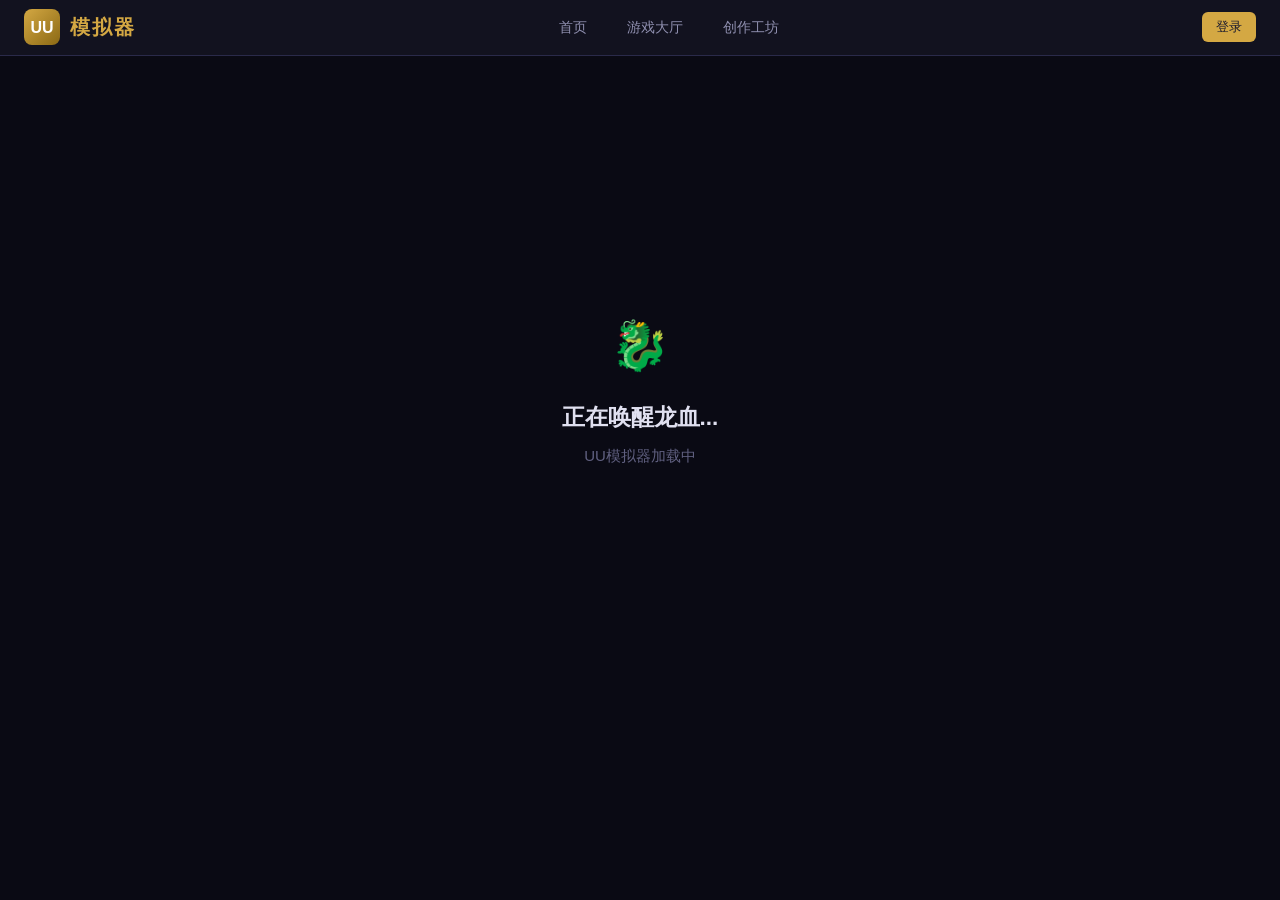
==== index.html @ 58789de7 "UU模拟器 龙族文字冒险游戏平台" ====
<!DOCTYPE html>
<html lang="zh-CN">
<head>
<meta charset="UTF-8">
<meta name="viewport" content="width=device-width, initial-scale=1.0, maximum-scale=1.0, user-scalable=no">
<title>UU模拟器 - AI驱动文字冒险游戏平台</title>
<link rel="stylesheet" href="css/style.css">
</head>
<body>
<div id="app">
  <!-- 导航栏 -->
  <nav class="navbar" id="navbar">
    <div class="nav-inner">
      <div class="nav-brand" onclick="navigate('home')">
        <span class="brand-icon">UU</span>
        <span class="brand-text">模拟器</span>
      </div>
      <div class="nav-links">
        <a onclick="navigate('home')" class="nav-link" id="nav-home">首页</a>
        <a onclick="navigate('lobby')" class="nav-link" id="nav-lobby">游戏大厅</a>
        <a onclick="navigate('creator')" class="nav-link" id="nav-creator">创作工坊</a>
      </div>
      <div class="nav-auth">
        <button class="btn btn-sm btn-primary" id="btn-login" onclick="showAuth()">登录</button>
        <div class="user-menu" id="user-menu" style="display:none">
          <span class="user-name" id="user-name-display"></span>
          <div class="user-dropdown">
            <a onclick="navigate('lobby')">游戏大厅</a>
            <a onclick="navigate('creator')">创作工坊</a>
            <a onclick="logout()">退出登录</a>
          </div>
        </div>
      </div>
    </div>
  </nav>

  <!-- 主内容区域 -->
  <main id="main-content">
    <!-- 由路由填充 -->
    <div class="page" id="page-loading" style="display:flex;align-items:center;justify-content:center;min-height:80vh">
      <div style="text-align:center">
        <div style="font-size:48px;margin-bottom:16px">🐉</div>
        <h2>正在唤醒龙血...</h2>
        <p style="color:var(--text-muted);margin-top:8px">UU模拟器加载中</p>
      </div>
    </div>
  </main>

  <!-- 登录/注册弹窗 -->
  <div class="modal-overlay" id="auth-modal" style="display:none" onclick="closeModal(event)">
    <div class="modal" onclick="event.stopPropagation()">
      <div class="modal-header">
        <h2 id="auth-title">登录</h2>
        <span class="modal-close" onclick="closeModal()">&times;</span>
      </div>
      <div class="modal-body">
        <div class="auth-tabs">
          <button class="auth-tab active" onclick="switchAuth('login')" id="tab-login">登录</button>
          <button class="auth-tab" onclick="switchAuth('register')" id="tab-register">注册</button>
        </div>
        <form id="auth-form" onsubmit="handleAuth(event)">
          <div class="form-group">
            <label>用户名</label>
            <input type="text" id="auth-username" placeholder="输入用户名" required autocomplete="username">
          </div>
          <div class="form-group" id="reg-nick-group" style="display:none">
            <label>昵称</label>
            <input type="text" id="auth-nick" placeholder="输入昵称">
          </div>
          <div class="form-group">
            <label>密码</label>
            <input type="password" id="auth-password" placeholder="输入密码" required autocomplete="current-password">
          </div>
          <div class="form-group" id="reg-pwd2-group" style="display:none">
            <label>确认密码</label>
            <input type="password" id="auth-password2" placeholder="再次输入密码">
          </div>
          <div class="form-error" id="auth-error"></div>
          <button type="submit" class="btn btn-primary btn-full" id="auth-submit">登录</button>
        </form>
      </div>
    </div>
  </div>

  <!-- 通用弹窗（存档、导入等复用） -->
  <div class="modal-overlay" id="save-modal" style="display:none" onclick="closeModal(event)">
    <div class="modal" onclick="event.stopPropagation()">
      <div class="modal-header">
        <h2 id="save-modal-title">存档</h2>
        <span class="modal-close" onclick="closeModalById('save-modal')">&times;</span>
      </div>
      <div class="modal-body" id="save-modal-body">
      </div>
    </div>
  </div>
</div>

<!-- 脚本加载 -->
<script src="js/core.js"></script>
<script src="js/dragonraja.js"></script>
<script src="js/lobby.js"></script>
<script src="js/character.js"></script>
<script src="js/engine.js"></script>
<script src="js/creator.js"></script>
</body>
</html>
---- css/style.css ----
/* ========================================
   UU模拟器 - 完整游戏风格UI
   主题：龙族 · 暗色奇幻
   ======================================== */

/* === 全局重置 & 变量 === */
:root {
  --bg-primary: #0a0a14;
  --bg-secondary: #12121f;
  --bg-card: #1a1a2e;
  --bg-card-hover: #222240;
  --bg-input: #16213e;
  --border-color: #2a2a4a;
  --border-glow: #4a4a8a;
  --text-primary: #e0e0f0;
  --text-secondary: #9090b0;
  --text-muted: #606080;
  --accent-gold: #d4a843;
  --accent-red: #cc3333;
  --accent-blue: #3366cc;
  --accent-green: #33aa55;
  --accent-purple: #8844aa;
  --accent-cyan: #33cccc;
  --danger: #ff4444;
  --success: #44cc66;
  --warning: #ffaa33;
  --info: #4488ff;
  --shadow: 0 4px 20px rgba(0,0,0,0.4);
  --radius-sm: 6px;
  --radius-md: 10px;
  --radius-lg: 16px;
  --transition: all 0.3s ease;
  --font-main: 'Microsoft YaHei', 'PingFang SC', 'Noto Sans SC', sans-serif;
  --font-mono: 'Consolas', 'Courier New', monospace;
}

*, *::before, *::after { box-sizing: border-box; margin: 0; padding: 0; }
html, body { height: 100%; overflow: hidden; }
body {
  font-family: var(--font-main);
  background: var(--bg-primary);
  color: var(--text-primary);
  line-height: 1.6;
  font-size: 15px;
}
a { color: var(--accent-gold); text-decoration: none; cursor: pointer; }
a:hover { text-decoration: underline; }
button { cursor: pointer; font-family: inherit; border: none; outline: none; }
input, textarea, select { font-family: inherit; font-size: inherit; }
ul { list-style: none; }
::-webkit-scrollbar { width: 6px; }
::-webkit-scrollbar-track { background: var(--bg-secondary); }
::-webkit-scrollbar-thumb { background: var(--border-color); border-radius: 3px; }
::-webkit-scrollbar-thumb:hover { background: var(--border-glow); }

/* === 导航栏 === */
.navbar {
  position: fixed; top: 0; left: 0; right: 0;
  height: 56px; background: var(--bg-secondary);
  border-bottom: 1px solid var(--border-color);
  z-index: 1000;
  display: flex; align-items: center;
}
.nav-inner {
  width: 100%; max-width: 1400px; margin: 0 auto;
  display: flex; align-items: center; justify-content: space-between;
  padding: 0 24px;
}
.nav-brand {
  display: flex; align-items: center; gap: 10px;
  cursor: pointer; user-select: none;
}
.brand-icon {
  width: 36px; height: 36px;
  background: linear-gradient(135deg, var(--accent-gold), #8b6914);
  border-radius: 8px;
  display: flex; align-items: center; justify-content: center;
  font-weight: 900; font-size: 16px; color: #fff;
}
.brand-text { font-size: 20px; font-weight: 700; color: var(--accent-gold); letter-spacing: 2px; }
.nav-links { display: flex; gap: 8px; }
.nav-link {
  padding: 8px 16px; border-radius: var(--radius-sm);
  color: var(--text-secondary); font-size: 14px;
  transition: var(--transition);
}
.nav-link:hover { background: var(--bg-card); color: var(--text-primary); text-decoration: none; }
.nav-link.active { background: var(--bg-card); color: var(--accent-gold); }
.nav-auth { display: flex; align-items: center; gap: 12px; }
.user-menu { position: relative; cursor: pointer; }
.user-name { color: var(--accent-gold); font-size: 14px; }
.user-dropdown {
  position: absolute; top: 100%; right: 0; margin-top: 8px;
  background: var(--bg-card); border: 1px solid var(--border-color);
  border-radius: var(--radius-sm); min-width: 140px;
  display: none; overflow: hidden;
}
.user-menu:hover .user-dropdown { display: block; }
.user-dropdown a {
  display: block; padding: 10px 16px; color: var(--text-secondary);
  font-size: 13px; transition: var(--transition);
}
.user-dropdown a:hover { background: var(--bg-card-hover); color: var(--text-primary); text-decoration: none; }

/* === 按钮系统 === */
.btn {
  display: inline-flex; align-items: center; justify-content: center; gap: 6px;
  padding: 10px 20px; border-radius: var(--radius-sm);
  font-size: 14px; font-weight: 500; transition: var(--transition);
}
.btn-sm { padding: 6px 14px; font-size: 13px; }
.btn-lg { padding: 14px 28px; font-size: 16px; }
.btn-full { width: 100%; }
.btn-primary { background: var(--accent-gold); color: #1a1a2e; }
.btn-primary:hover { background: #e8bc50; transform: translateY(-1px); }
.btn-secondary { background: var(--bg-card); color: var(--text-primary); border: 1px solid var(--border-color); }
.btn-secondary:hover { background: var(--bg-card-hover); border-color: var(--border-glow); }
.btn-danger { background: var(--danger); color: #fff; }
.btn-danger:hover { background: #ff5555; }
.btn-ghost { background: transparent; color: var(--text-secondary); }
.btn-ghost:hover { background: var(--bg-card); color: var(--text-primary); }
.btn-choice {
  width: 100%; text-align: left; padding: 14px 20px;
  background: var(--bg-card); border: 1px solid var(--border-color);
  border-radius: var(--radius-md); color: var(--text-primary);
  font-size: 14px; line-height: 1.5; margin-bottom: 10px;
  transition: var(--transition);
}
.btn-choice:hover {
  background: var(--bg-card-hover); border-color: var(--accent-gold);
  transform: translateX(4px); box-shadow: 0 2px 12px rgba(212,168,67,0.15);
}
.btn-choice .hint { display: block; font-size: 12px; color: var(--text-muted); margin-top: 4px; }
.btn-choice.selected { border-color: var(--accent-gold); background: rgba(212,168,67,0.1); }

/* === 弹窗 === */
.modal-overlay {
  position: fixed; inset: 0; background: rgba(0,0,0,0.7);
  z-index: 2000; display: flex; align-items: center; justify-content: center;
  animation: fadeIn 0.2s ease;
}
@keyframes fadeIn { from { opacity: 0; } to { opacity: 1; } }
.modal {
  background: var(--bg-secondary); border: 1px solid var(--border-color);
  border-radius: var(--radius-lg); width: 90%; max-width: 520px;
  max-height: 85vh; overflow: hidden;
  animation: slideUp 0.25s ease;
  box-shadow: 0 20px 60px rgba(0,0,0,0.5);
}
@keyframes slideUp { from { transform: translateY(30px); opacity: 0; } to { transform: translateY(0); opacity: 1; } }
.modal-wide { max-width: 1000px; }
.modal-sm { max-width: 400px; }
.modal-header {
  display: flex; align-items: center; justify-content: space-between;
  padding: 16px 24px; border-bottom: 1px solid var(--border-color);
}
.modal-header h2 { font-size: 18px; font-weight: 600; }
.modal-header-actions { display: flex; gap: 8px; align-items: center; }
.modal-close { font-size: 24px; color: var(--text-muted); cursor: pointer; transition: var(--transition); }
.modal-close:hover { color: var(--text-primary); }
.modal-body { padding: 24px; overflow-y: auto; max-height: calc(85vh - 60px); }

/* === 表单 === */
.form-group { margin-bottom: 16px; }
.form-group label { display: block; font-size: 13px; color: var(--text-secondary); margin-bottom: 6px; }
.form-group input, .form-group textarea, .form-group select {
  width: 100%; padding: 10px 14px;
  background: var(--bg-input); border: 1px solid var(--border-color);
  border-radius: var(--radius-sm); color: var(--text-primary);
  transition: var(--transition);
}
.form-group input:focus, .form-group textarea:focus, .form-group select:focus {
  border-color: var(--accent-gold); outline: none; box-shadow: 0 0 0 2px rgba(212,168,67,0.15);
}
.form-group textarea { resize: vertical; min-height: 80px; }
.form-error { color: var(--danger); font-size: 13px; margin-bottom: 12px; display: none; }
.form-row { display: flex; gap: 12px; }
.form-row .form-group { flex: 1; }

/* === 认证弹窗 === */
.auth-tabs { display: flex; margin-bottom: 20px; border-bottom: 1px solid var(--border-color); }
.auth-tab {
  flex: 1; padding: 10px; text-align: center;
  background: none; color: var(--text-muted); font-size: 14px;
  border-bottom: 2px solid transparent; transition: var(--transition);
}
.auth-tab.active { color: var(--accent-gold); border-bottom-color: var(--accent-gold); }
.auth-tab:hover { color: var(--text-secondary); }

/* === 页面容器 === */
.page { display: none; padding: 80px 24px 24px; min-height: 100vh; }
.page.active { display: block; }
.page-header {
  text-align: center; margin-bottom: 32px;
  max-width: 1400px; margin-left: auto; margin-right: auto;
}
.page-header h1 { font-size: 28px; font-weight: 700; margin-bottom: 8px; }
.page-header p { color: var(--text-secondary); font-size: 14px; }
.page-content { max-width: 1400px; margin: 0 auto; }

/* === 首页 === */
.hero {
  text-align: center; padding: 60px 20px 40px;
  background: linear-gradient(180deg, var(--bg-card) 0%, var(--bg-primary) 100%);
  border-radius: var(--radius-lg); margin-bottom: 40px;
}
.hero h1 { font-size: 36px; font-weight: 800; margin-bottom: 12px; }
.hero h1 span { color: var(--accent-gold); }
.hero p { color: var(--text-secondary); font-size: 16px; max-width: 600px; margin: 0 auto 24px; }
.featured-grid {
  display: grid; grid-template-columns: repeat(auto-fill, minmax(280px, 1fr));
  gap: 20px; margin-top: 24px;
}

/* === 游戏卡片 === */
.game-card {
  background: var(--bg-card); border: 1px solid var(--border-color);
  border-radius: var(--radius-md); overflow: hidden;
  transition: var(--transition); cursor: pointer;
}
.game-card:hover { transform: translateY(-4px); box-shadow: var(--shadow); border-color: var(--border-glow); }
.game-card-banner {
  height: 140px; background: linear-gradient(135deg, #1a1a3e, #2a1a2e);
  display: flex; align-items: center; justify-content: center;
  font-size: 48px; position: relative; overflow: hidden;
}
.game-card-banner .overlay {
  position: absolute; inset: 0;
  background: linear-gradient(0deg, var(--bg-card) 0%, transparent 60%);
}
.game-card-body { padding: 16px; }
.game-card-body h3 { font-size: 16px; font-weight: 600; margin-bottom: 6px; }
.game-card-body p { font-size: 13px; color: var(--text-secondary); line-height: 1.5; }
.game-card-meta {
  display: flex; justify-content: space-between; align-items: center;
  padding: 12px 16px; border-top: 1px solid var(--border-color);
  font-size: 12px; color: var(--text-muted);
}
.game-card-meta .tag {
  padding: 2px 8px; border-radius: 4px; font-size: 11px;
  background: rgba(212,168,67,0.15); color: var(--accent-gold);
}

/* === 角色创建 === */
.creation-steps {
  display: flex; gap: 8px; margin-bottom: 32px; justify-content: center;
}
.step {
  padding: 8px 20px; border-radius: 20px; font-size: 13px;
  background: var(--bg-card); color: var(--text-muted);
  transition: var(--transition);
}
.step.active { background: var(--accent-gold); color: #1a1a2e; font-weight: 600; }
.step.done { background: rgba(212,168,67,0.2); color: var(--accent-gold); }

.creation-panel {
  display: grid; grid-template-columns: 1fr 1fr; gap: 24px;
}
.creation-preview {
  background: var(--bg-card); border: 1px solid var(--border-color);
  border-radius: var(--radius-md); padding: 24px; text-align: center;
  display: flex; flex-direction: column; align-items: center; justify-content: center;
  min-height: 300px;
}
.creation-preview .avatar-placeholder {
  width: 120px; height: 120px; border-radius: 50%;
  background: linear-gradient(135deg, #2a1a3e, #1a2a3e);
  border: 3px solid var(--border-glow); margin-bottom: 16px;
  display: flex; align-items: center; justify-content: center;
  font-size: 40px; color: var(--accent-gold);
}
.creation-preview h3 { font-size: 20px; margin-bottom: 8px; }
.creation-preview .stat-list { width: 100%; margin-top: 16px; }
.stat-row { display: flex; justify-content: space-between; padding: 6px 0; border-bottom: 1px solid var(--border-color); font-size: 13px; }
.stat-row .stat-name { color: var(--text-secondary); }
.stat-row .stat-val { color: var(--accent-gold); font-weight: 600; }
.creation-form { display: flex; flex-direction: column; gap: 16px; }
.option-grid {
  display: grid; grid-template-columns: 1fr 1fr; gap: 8px;
}
.option-card {
  padding: 12px; border: 1px solid var(--border-color);
  border-radius: var(--radius-sm); background: var(--bg-input);
  cursor: pointer; transition: var(--transition); text-align: center;
  font-size: 13px;
}
.option-card:hover { border-color: var(--border-glow); }
.option-card.selected { border-color: var(--accent-gold); background: rgba(212,168,67,0.1); }
.option-card .opt-desc { font-size: 11px; color: var(--text-muted); margin-top: 4px; }

/* === 游戏主界面 === */
.game-layout {
  display: grid; grid-template-columns: 240px 1fr 240px;
  gap: 0; height: calc(100vh - 56px); margin-top: 56px;
}
.game-sidebar {
  background: var(--bg-secondary); border-right: 1px solid var(--border-color);
  padding: 16px; overflow-y: auto;
}
.game-sidebar-right {
  background: var(--bg-secondary); border-left: 1px solid var(--border-color);
  padding: 16px; overflow-y: auto;
}
.game-main {
  padding: 24px; overflow-y: auto;
  display: flex; flex-direction: column;
}

/* 角色信息面板 */
.char-portrait {
  width: 80px; height: 80px; border-radius: 50%;
  background: linear-gradient(135deg, #2a1a3e, #1a2a3e);
  border: 2px solid var(--border-glow); margin: 0 auto 12px;
  display: flex; align-items: center; justify-content: center;
  font-size: 32px; color: var(--accent-gold);
}
.sidebar-section { margin-bottom: 20px; }
.sidebar-section h4 {
  font-size: 12px; text-transform: uppercase; letter-spacing: 1px;
  color: var(--text-muted); margin-bottom: 10px; border-bottom: 1px solid var(--border-color);
  padding-bottom: 6px;
}
.stat-bar {
  display: flex; align-items: center; gap: 8px; margin-bottom: 6px;
  font-size: 12px;
}
.stat-bar .label { width: 50px; color: var(--text-secondary); flex-shrink: 0; }
.stat-bar .bar-bg {
  flex: 1; height: 6px; background: var(--bg-input);
  border-radius: 3px; overflow: hidden;
}
.stat-bar .bar-fill {
  height: 100%; border-radius: 3px; transition: width 0.5s ease;
}
.stat-bar .value { width: 30px; text-align: right; color: var(--text-primary); font-size: 12px; }

/* 叙事区域 */
.narrative-area {
  flex: 1; overflow-y: auto; margin-bottom: 20px;
}
.narrative-text {
  font-size: 15px; line-height: 1.9; color: var(--text-primary);
  white-space: pre-wrap;
}
.narrative-text .location-tag {
  display: inline-block; padding: 2px 10px; border-radius: 4px;
  background: rgba(212,168,67,0.15); color: var(--accent-gold);
  font-size: 12px; margin-bottom: 12px;
}
.narrative-text .npc-name { color: var(--accent-cyan); font-weight: 600; }
.narrative-text .item-name { color: var(--accent-purple); }
.narrative-text .system-msg {
  color: var(--text-muted); font-size: 13px; font-style: italic;
  padding: 8px 0;
}
.narrative-text .combat-log {
  color: var(--accent-red); font-family: var(--font-mono); font-size: 13px;
  padding: 4px 0;
}
.narrative-text .success { color: var(--success); }
.narrative-text .failure { color: var(--danger); }

.choices-area { padding-top: 16px; border-top: 1px solid var(--border-color); }
.choices-area h4 { font-size: 13px; color: var(--text-secondary); margin-bottom: 12px; }

/* 对话气泡 */
.dialogue-box {
  background: var(--bg-card); border: 1px solid var(--border-color);
  border-radius: var(--radius-md); padding: 16px 20px; margin: 12px 0;
  position: relative;
}
.dialogue-box .speaker {
  font-size: 13px; font-weight: 600; color: var(--accent-cyan); margin-bottom: 6px;
}
.dialogue-box .speaker.诺诺 { color: #ff6688; }
.dialogue-box .speaker.楚子航 { color: #6688ff; }
.dialogue-box .speaker.凯撒 { color: #ffcc44; }
.dialogue-box .speaker.路明非 { color: #88cc88; }
.dialogue-box .speaker.昂热 { color: #cccccc; }

/* 战斗界面 */
.combat-overlay {
  background: rgba(10,10,20,0.95); border: 2px solid var(--accent-red);
  border-radius: var(--radius-lg); padding: 24px; margin: 16px 0;
}
.combat-overlay .combat-title {
  text-align: center; font-size: 20px; font-weight: 700;
  color: var(--accent-red); margin-bottom: 16px;
}
.combat-stats {
  display: grid; grid-template-columns: 1fr 1fr; gap: 16px; margin-bottom: 16px;
}
.combatant { text-align: center; }
.combatant .name { font-weight: 600; margin-bottom: 4px; }
.combatant .hp-bar { height: 8px; background: var(--bg-input); border-radius: 4px; overflow: hidden; }
.combatant .hp-fill { height: 100%; background: linear-gradient(90deg, var(--accent-red), var(--accent-gold)); border-radius: 4px; transition: width 0.5s; }
.combat-log-area {
  background: #0a0a0a; border-radius: var(--radius-sm);
  padding: 12px; font-family: var(--font-mono); font-size: 13px;
  max-height: 200px; overflow-y: auto; margin-bottom: 12px;
}

/* 背包网格 */
.inventory-grid {
  display: grid; grid-template-columns: repeat(4, 1fr); gap: 6px;
}
.inv-slot {
  aspect-ratio: 1; background: var(--bg-input);
  border: 1px solid var(--border-color); border-radius: var(--radius-sm);
  display: flex; align-items: center; justify-content: center;
  font-size: 20px; cursor: pointer; transition: var(--transition);
}
.inv-slot:hover { border-color: var(--accent-gold); }
.inv-slot.has-item { border-color: var(--accent-purple); background: rgba(136,68,170,0.1); }

/* 地图 */
.map-container {
  background: var(--bg-card); border: 1px solid var(--border-color);
  border-radius: var(--radius-md); padding: 16px; min-height: 200px;
  position: relative;
}
.map-location {
  padding: 8px 12px; margin: 4px 0; border-radius: var(--radius-sm);
  background: var(--bg-input); cursor: pointer; font-size: 13px;
  transition: var(--transition);
}
.map-location:hover { background: var(--bg-card-hover); }
.map-location.current { border-left: 3px solid var(--accent-gold); color: var(--accent-gold); }
.map-location.visited { opacity: 0.7; }
.map-location.locked { opacity: 0.3; cursor: not-allowed; }

/* 导入工具 */
.import-area textarea {
  width: 100%; min-height: 200px; padding: 16px;
  background: var(--bg-input); border: 1px solid var(--border-color);
  border-radius: var(--radius-sm); color: var(--text-primary);
  font-family: var(--font-mono); font-size: 13px; resize: vertical;
}
.import-actions { display: flex; gap: 8px; margin-top: 12px; }

/* 创作者工坊 */
.creator-workspace {
  display: grid; grid-template-columns: 1fr 1fr; gap: 24px;
}
.template-editor textarea {
  width: 100%; min-height: 400px; padding: 16px;
  background: var(--bg-input); border: 1px solid var(--border-color);
  border-radius: var(--radius-sm); color: var(--text-primary);
  font-family: var(--font-mono); font-size: 13px;
}
.template-preview {
  background: var(--bg-card); border: 1px solid var(--border-color);
  border-radius: var(--radius-md); padding: 24px;
}

/* 游戏大厅筛选 */
.lobby-filters {
  display: flex; gap: 8px; margin-bottom: 20px; flex-wrap: wrap;
}
.filter-tag {
  padding: 6px 14px; border-radius: 20px; font-size: 13px;
  background: var(--bg-card); color: var(--text-secondary);
  cursor: pointer; transition: var(--transition);
}
.filter-tag:hover { background: var(--bg-card-hover); }
.filter-tag.active { background: var(--accent-gold); color: #1a1a2e; }

/* 存档列表 */
.save-list { display: flex; flex-direction: column; gap: 8px; }
.save-item {
  display: flex; justify-content: space-between; align-items: center;
  padding: 12px 16px; background: var(--bg-card);
  border: 1px solid var(--border-color); border-radius: var(--radius-sm);
  cursor: pointer; transition: var(--transition);
}
.save-item:hover { border-color: var(--border-glow); }
.save-item .save-info { flex: 1; }
.save-item .save-title { font-size: 14px; font-weight: 500; }
.save-item .save-meta { font-size: 12px; color: var(--text-muted); margin-top: 4px; }
.save-item .save-actions { display: flex; gap: 6px; }

/* 响应式 */
@media (max-width: 1024px) {
  .game-layout { grid-template-columns: 1fr; }
  .game-sidebar, .game-sidebar-right { display: none; }
  .creation-panel { grid-template-columns: 1fr; }
  .creator-workspace { grid-template-columns: 1fr; }
}
@media (max-width: 768px) {
  .nav-links { display: none; }
  .option-grid { grid-template-columns: 1fr; }
}
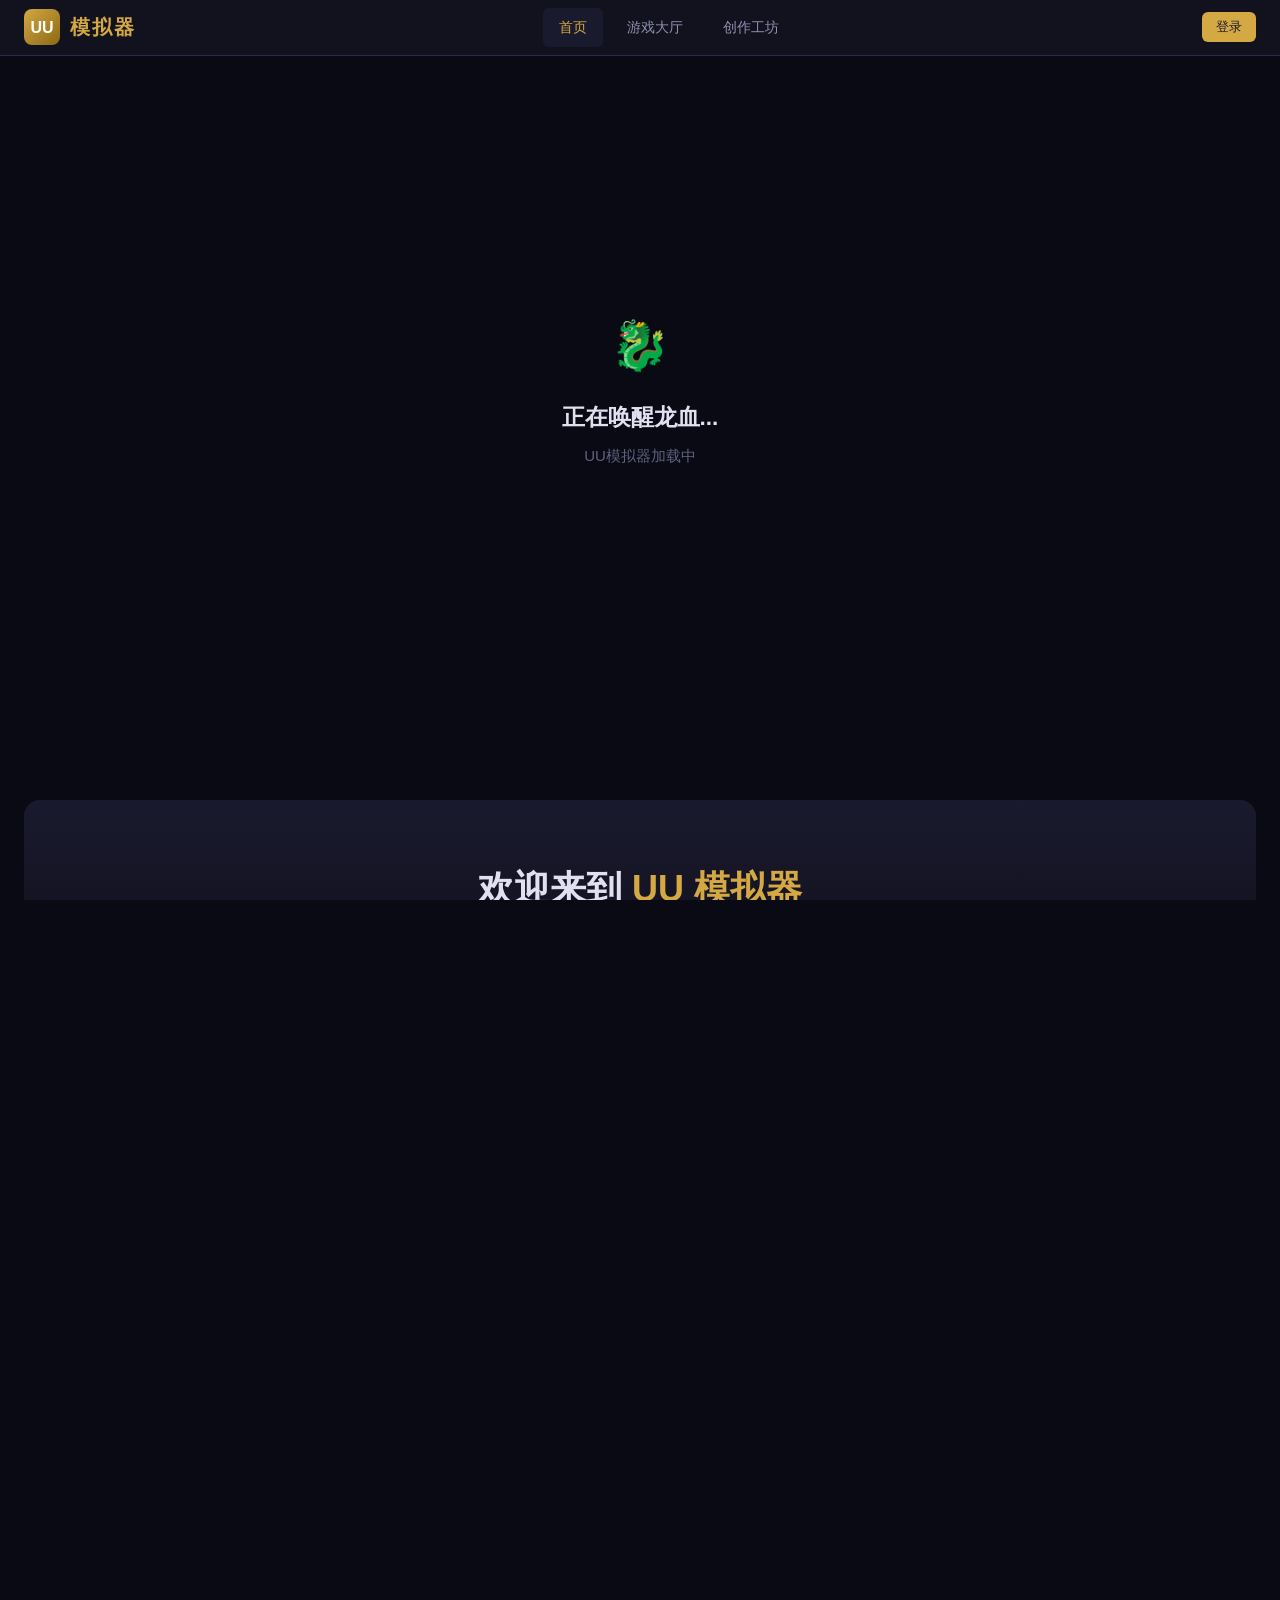
==== commit 8fbeebbd: "替换index.html为单文件版，手机直接打开即玩" ====
--- a/index.html
+++ b/index.html
@@ -4,7 +4,499 @@
 <meta charset="UTF-8">
 <meta name="viewport" content="width=device-width, initial-scale=1.0, maximum-scale=1.0, user-scalable=no">
 <title>UU模拟器 - AI驱动文字冒险游戏平台</title>
-<link rel="stylesheet" href="css/style.css">
+<style>/* ========================================
+   UU模拟器 - 完整游戏风格UI
+   主题：龙族 · 暗色奇幻
+   ======================================== */
+
+/* === 全局重置 & 变量 === */
+:root {
+  --bg-primary: #0a0a14;
+  --bg-secondary: #12121f;
+  --bg-card: #1a1a2e;
+  --bg-card-hover: #222240;
+  --bg-input: #16213e;
+  --border-color: #2a2a4a;
+  --border-glow: #4a4a8a;
+  --text-primary: #e0e0f0;
+  --text-secondary: #9090b0;
+  --text-muted: #606080;
+  --accent-gold: #d4a843;
+  --accent-red: #cc3333;
+  --accent-blue: #3366cc;
+  --accent-green: #33aa55;
+  --accent-purple: #8844aa;
+  --accent-cyan: #33cccc;
+  --danger: #ff4444;
+  --success: #44cc66;
+  --warning: #ffaa33;
+  --info: #4488ff;
+  --shadow: 0 4px 20px rgba(0,0,0,0.4);
+  --radius-sm: 6px;
+  --radius-md: 10px;
+  --radius-lg: 16px;
+  --transition: all 0.3s ease;
+  --font-main: 'Microsoft YaHei', 'PingFang SC', 'Noto Sans SC', sans-serif;
+  --font-mono: 'Consolas', 'Courier New', monospace;
+}
+
+*, *::before, *::after { box-sizing: border-box; margin: 0; padding: 0; }
+html, body { height: 100%; overflow: hidden; }
+body {
+  font-family: var(--font-main);
+  background: var(--bg-primary);
+  color: var(--text-primary);
+  line-height: 1.6;
+  font-size: 15px;
+}
+a { color: var(--accent-gold); text-decoration: none; cursor: pointer; }
+a:hover { text-decoration: underline; }
+button { cursor: pointer; font-family: inherit; border: none; outline: none; }
+input, textarea, select { font-family: inherit; font-size: inherit; }
+ul { list-style: none; }
+::-webkit-scrollbar { width: 6px; }
+::-webkit-scrollbar-track { background: var(--bg-secondary); }
+::-webkit-scrollbar-thumb { background: var(--border-color); border-radius: 3px; }
+::-webkit-scrollbar-thumb:hover { background: var(--border-glow); }
+
+/* === 导航栏 === */
+.navbar {
+  position: fixed; top: 0; left: 0; right: 0;
+  height: 56px; background: var(--bg-secondary);
+  border-bottom: 1px solid var(--border-color);
+  z-index: 1000;
+  display: flex; align-items: center;
+}
+.nav-inner {
+  width: 100%; max-width: 1400px; margin: 0 auto;
+  display: flex; align-items: center; justify-content: space-between;
+  padding: 0 24px;
+}
+.nav-brand {
+  display: flex; align-items: center; gap: 10px;
+  cursor: pointer; user-select: none;
+}
+.brand-icon {
+  width: 36px; height: 36px;
+  background: linear-gradient(135deg, var(--accent-gold), #8b6914);
+  border-radius: 8px;
+  display: flex; align-items: center; justify-content: center;
+  font-weight: 900; font-size: 16px; color: #fff;
+}
+.brand-text { font-size: 20px; font-weight: 700; color: var(--accent-gold); letter-spacing: 2px; }
+.nav-links { display: flex; gap: 8px; }
+.nav-link {
+  padding: 8px 16px; border-radius: var(--radius-sm);
+  color: var(--text-secondary); font-size: 14px;
+  transition: var(--transition);
+}
+.nav-link:hover { background: var(--bg-card); color: var(--text-primary); text-decoration: none; }
+.nav-link.active { background: var(--bg-card); color: var(--accent-gold); }
+.nav-auth { display: flex; align-items: center; gap: 12px; }
+.user-menu { position: relative; cursor: pointer; }
+.user-name { color: var(--accent-gold); font-size: 14px; }
+.user-dropdown {
+  position: absolute; top: 100%; right: 0; margin-top: 8px;
+  background: var(--bg-card); border: 1px solid var(--border-color);
+  border-radius: var(--radius-sm); min-width: 140px;
+  display: none; overflow: hidden;
+}
+.user-menu:hover .user-dropdown { display: block; }
+.user-dropdown a {
+  display: block; padding: 10px 16px; color: var(--text-secondary);
+  font-size: 13px; transition: var(--transition);
+}
+.user-dropdown a:hover { background: var(--bg-card-hover); color: var(--text-primary); text-decoration: none; }
+
+/* === 按钮系统 === */
+.btn {
+  display: inline-flex; align-items: center; justify-content: center; gap: 6px;
+  padding: 10px 20px; border-radius: var(--radius-sm);
+  font-size: 14px; font-weight: 500; transition: var(--transition);
+}
+.btn-sm { padding: 6px 14px; font-size: 13px; }
+.btn-lg { padding: 14px 28px; font-size: 16px; }
+.btn-full { width: 100%; }
+.btn-primary { background: var(--accent-gold); color: #1a1a2e; }
+.btn-primary:hover { background: #e8bc50; transform: translateY(-1px); }
+.btn-secondary { background: var(--bg-card); color: var(--text-primary); border: 1px solid var(--border-color); }
+.btn-secondary:hover { background: var(--bg-card-hover); border-color: var(--border-glow); }
+.btn-danger { background: var(--danger); color: #fff; }
+.btn-danger:hover { background: #ff5555; }
+.btn-ghost { background: transparent; color: var(--text-secondary); }
+.btn-ghost:hover { background: var(--bg-card); color: var(--text-primary); }
+.btn-choice {
+  width: 100%; text-align: left; padding: 14px 20px;
+  background: var(--bg-card); border: 1px solid var(--border-color);
+  border-radius: var(--radius-md); color: var(--text-primary);
+  font-size: 14px; line-height: 1.5; margin-bottom: 10px;
+  transition: var(--transition);
+}
+.btn-choice:hover {
+  background: var(--bg-card-hover); border-color: var(--accent-gold);
+  transform: translateX(4px); box-shadow: 0 2px 12px rgba(212,168,67,0.15);
+}
+.btn-choice .hint { display: block; font-size: 12px; color: var(--text-muted); margin-top: 4px; }
+.btn-choice.selected { border-color: var(--accent-gold); background: rgba(212,168,67,0.1); }
+
+/* === 弹窗 === */
+.modal-overlay {
+  position: fixed; inset: 0; background: rgba(0,0,0,0.7);
+  z-index: 2000; display: flex; align-items: center; justify-content: center;
+  animation: fadeIn 0.2s ease;
+}
+@keyframes fadeIn { from { opacity: 0; } to { opacity: 1; } }
+.modal {
+  background: var(--bg-secondary); border: 1px solid var(--border-color);
+  border-radius: var(--radius-lg); width: 90%; max-width: 520px;
+  max-height: 85vh; overflow: hidden;
+  animation: slideUp 0.25s ease;
+  box-shadow: 0 20px 60px rgba(0,0,0,0.5);
+}
+@keyframes slideUp { from { transform: translateY(30px); opacity: 0; } to { transform: translateY(0); opacity: 1; } }
+.modal-wide { max-width: 1000px; }
+.modal-sm { max-width: 400px; }
+.modal-header {
+  display: flex; align-items: center; justify-content: space-between;
+  padding: 16px 24px; border-bottom: 1px solid var(--border-color);
+}
+.modal-header h2 { font-size: 18px; font-weight: 600; }
+.modal-header-actions { display: flex; gap: 8px; align-items: center; }
+.modal-close { font-size: 24px; color: var(--text-muted); cursor: pointer; transition: var(--transition); }
+.modal-close:hover { color: var(--text-primary); }
+.modal-body { padding: 24px; overflow-y: auto; max-height: calc(85vh - 60px); }
+
+/* === 表单 === */
+.form-group { margin-bottom: 16px; }
+.form-group label { display: block; font-size: 13px; color: var(--text-secondary); margin-bottom: 6px; }
+.form-group input, .form-group textarea, .form-group select {
+  width: 100%; padding: 10px 14px;
+  background: var(--bg-input); border: 1px solid var(--border-color);
+  border-radius: var(--radius-sm); color: var(--text-primary);
+  transition: var(--transition);
+}
+.form-group input:focus, .form-group textarea:focus, .form-group select:focus {
+  border-color: var(--accent-gold); outline: none; box-shadow: 0 0 0 2px rgba(212,168,67,0.15);
+}
+.form-group textarea { resize: vertical; min-height: 80px; }
+.form-error { color: var(--danger); font-size: 13px; margin-bottom: 12px; display: none; }
+.form-row { display: flex; gap: 12px; }
+.form-row .form-group { flex: 1; }
+
+/* === 认证弹窗 === */
+.auth-tabs { display: flex; margin-bottom: 20px; border-bottom: 1px solid var(--border-color); }
+.auth-tab {
+  flex: 1; padding: 10px; text-align: center;
+  background: none; color: var(--text-muted); font-size: 14px;
+  border-bottom: 2px solid transparent; transition: var(--transition);
+}
+.auth-tab.active { color: var(--accent-gold); border-bottom-color: var(--accent-gold); }
+.auth-tab:hover { color: var(--text-secondary); }
+
+/* === 页面容器 === */
+.page { display: none; padding: 80px 24px 24px; min-height: 100vh; }
+.page.active { display: block; }
+.page-header {
+  text-align: center; margin-bottom: 32px;
+  max-width: 1400px; margin-left: auto; margin-right: auto;
+}
+.page-header h1 { font-size: 28px; font-weight: 700; margin-bottom: 8px; }
+.page-header p { color: var(--text-secondary); font-size: 14px; }
+.page-content { max-width: 1400px; margin: 0 auto; }
+
+/* === 首页 === */
+.hero {
+  text-align: center; padding: 60px 20px 40px;
+  background: linear-gradient(180deg, var(--bg-card) 0%, var(--bg-primary) 100%);
+  border-radius: var(--radius-lg); margin-bottom: 40px;
+}
+.hero h1 { font-size: 36px; font-weight: 800; margin-bottom: 12px; }
+.hero h1 span { color: var(--accent-gold); }
+.hero p { color: var(--text-secondary); font-size: 16px; max-width: 600px; margin: 0 auto 24px; }
+.featured-grid {
+  display: grid; grid-template-columns: repeat(auto-fill, minmax(280px, 1fr));
+  gap: 20px; margin-top: 24px;
+}
+
+/* === 游戏卡片 === */
+.game-card {
+  background: var(--bg-card); border: 1px solid var(--border-color);
+  border-radius: var(--radius-md); overflow: hidden;
+  transition: var(--transition); cursor: pointer;
+}
+.game-card:hover { transform: translateY(-4px); box-shadow: var(--shadow); border-color: var(--border-glow); }
+.game-card-banner {
+  height: 140px; background: linear-gradient(135deg, #1a1a3e, #2a1a2e);
+  display: flex; align-items: center; justify-content: center;
+  font-size: 48px; position: relative; overflow: hidden;
+}
+.game-card-banner .overlay {
+  position: absolute; inset: 0;
+  background: linear-gradient(0deg, var(--bg-card) 0%, transparent 60%);
+}
+.game-card-body { padding: 16px; }
+.game-card-body h3 { font-size: 16px; font-weight: 600; margin-bottom: 6px; }
+.game-card-body p { font-size: 13px; color: var(--text-secondary); line-height: 1.5; }
+.game-card-meta {
+  display: flex; justify-content: space-between; align-items: center;
+  padding: 12px 16px; border-top: 1px solid var(--border-color);
+  font-size: 12px; color: var(--text-muted);
+}
+.game-card-meta .tag {
+  padding: 2px 8px; border-radius: 4px; font-size: 11px;
+  background: rgba(212,168,67,0.15); color: var(--accent-gold);
+}
+
+/* === 角色创建 === */
+.creation-steps {
+  display: flex; gap: 8px; margin-bottom: 32px; justify-content: center;
+}
+.step {
+  padding: 8px 20px; border-radius: 20px; font-size: 13px;
+  background: var(--bg-card); color: var(--text-muted);
+  transition: var(--transition);
+}
+.step.active { background: var(--accent-gold); color: #1a1a2e; font-weight: 600; }
+.step.done { background: rgba(212,168,67,0.2); color: var(--accent-gold); }
+
+.creation-panel {
+  display: grid; grid-template-columns: 1fr 1fr; gap: 24px;
+}
+.creation-preview {
+  background: var(--bg-card); border: 1px solid var(--border-color);
+  border-radius: var(--radius-md); padding: 24px; text-align: center;
+  display: flex; flex-direction: column; align-items: center; justify-content: center;
+  min-height: 300px;
+}
+.creation-preview .avatar-placeholder {
+  width: 120px; height: 120px; border-radius: 50%;
+  background: linear-gradient(135deg, #2a1a3e, #1a2a3e);
+  border: 3px solid var(--border-glow); margin-bottom: 16px;
+  display: flex; align-items: center; justify-content: center;
+  font-size: 40px; color: var(--accent-gold);
+}
+.creation-preview h3 { font-size: 20px; margin-bottom: 8px; }
+.creation-preview .stat-list { width: 100%; margin-top: 16px; }
+.stat-row { display: flex; justify-content: space-between; padding: 6px 0; border-bottom: 1px solid var(--border-color); font-size: 13px; }
+.stat-row .stat-name { color: var(--text-secondary); }
+.stat-row .stat-val { color: var(--accent-gold); font-weight: 600; }
+.creation-form { display: flex; flex-direction: column; gap: 16px; }
+.option-grid {
+  display: grid; grid-template-columns: 1fr 1fr; gap: 8px;
+}
+.option-card {
+  padding: 12px; border: 1px solid var(--border-color);
+  border-radius: var(--radius-sm); background: var(--bg-input);
+  cursor: pointer; transition: var(--transition); text-align: center;
+  font-size: 13px;
+}
+.option-card:hover { border-color: var(--border-glow); }
+.option-card.selected { border-color: var(--accent-gold); background: rgba(212,168,67,0.1); }
+.option-card .opt-desc { font-size: 11px; color: var(--text-muted); margin-top: 4px; }
+
+/* === 游戏主界面 === */
+.game-layout {
+  display: grid; grid-template-columns: 240px 1fr 240px;
+  gap: 0; height: calc(100vh - 56px); margin-top: 56px;
+}
+.game-sidebar {
+  background: var(--bg-secondary); border-right: 1px solid var(--border-color);
+  padding: 16px; overflow-y: auto;
+}
+.game-sidebar-right {
+  background: var(--bg-secondary); border-left: 1px solid var(--border-color);
+  padding: 16px; overflow-y: auto;
+}
+.game-main {
+  padding: 24px; overflow-y: auto;
+  display: flex; flex-direction: column;
+}
+
+/* 角色信息面板 */
+.char-portrait {
+  width: 80px; height: 80px; border-radius: 50%;
+  background: linear-gradient(135deg, #2a1a3e, #1a2a3e);
+  border: 2px solid var(--border-glow); margin: 0 auto 12px;
+  display: flex; align-items: center; justify-content: center;
+  font-size: 32px; color: var(--accent-gold);
+}
+.sidebar-section { margin-bottom: 20px; }
+.sidebar-section h4 {
+  font-size: 12px; text-transform: uppercase; letter-spacing: 1px;
+  color: var(--text-muted); margin-bottom: 10px; border-bottom: 1px solid var(--border-color);
+  padding-bottom: 6px;
+}
+.stat-bar {
+  display: flex; align-items: center; gap: 8px; margin-bottom: 6px;
+  font-size: 12px;
+}
+.stat-bar .label { width: 50px; color: var(--text-secondary); flex-shrink: 0; }
+.stat-bar .bar-bg {
+  flex: 1; height: 6px; background: var(--bg-input);
+  border-radius: 3px; overflow: hidden;
+}
+.stat-bar .bar-fill {
+  height: 100%; border-radius: 3px; transition: width 0.5s ease;
+}
+.stat-bar .value { width: 30px; text-align: right; color: var(--text-primary); font-size: 12px; }
+
+/* 叙事区域 */
+.narrative-area {
+  flex: 1; overflow-y: auto; margin-bottom: 20px;
+}
+.narrative-text {
+  font-size: 15px; line-height: 1.9; color: var(--text-primary);
+  white-space: pre-wrap;
+}
+.narrative-text .location-tag {
+  display: inline-block; padding: 2px 10px; border-radius: 4px;
+  background: rgba(212,168,67,0.15); color: var(--accent-gold);
+  font-size: 12px; margin-bottom: 12px;
+}
+.narrative-text .npc-name { color: var(--accent-cyan); font-weight: 600; }
+.narrative-text .item-name { color: var(--accent-purple); }
+.narrative-text .system-msg {
+  color: var(--text-muted); font-size: 13px; font-style: italic;
+  padding: 8px 0;
+}
+.narrative-text .combat-log {
+  color: var(--accent-red); font-family: var(--font-mono); font-size: 13px;
+  padding: 4px 0;
+}
+.narrative-text .success { color: var(--success); }
+.narrative-text .failure { color: var(--danger); }
+
+.choices-area { padding-top: 16px; border-top: 1px solid var(--border-color); }
+.choices-area h4 { font-size: 13px; color: var(--text-secondary); margin-bottom: 12px; }
+
+/* 对话气泡 */
+.dialogue-box {
+  background: var(--bg-card); border: 1px solid var(--border-color);
+  border-radius: var(--radius-md); padding: 16px 20px; margin: 12px 0;
+  position: relative;
+}
+.dialogue-box .speaker {
+  font-size: 13px; font-weight: 600; color: var(--accent-cyan); margin-bottom: 6px;
+}
+.dialogue-box .speaker.诺诺 { color: #ff6688; }
+.dialogue-box .speaker.楚子航 { color: #6688ff; }
+.dialogue-box .speaker.凯撒 { color: #ffcc44; }
+.dialogue-box .speaker.路明非 { color: #88cc88; }
+.dialogue-box .speaker.昂热 { color: #cccccc; }
+
+/* 战斗界面 */
+.combat-overlay {
+  background: rgba(10,10,20,0.95); border: 2px solid var(--accent-red);
+  border-radius: var(--radius-lg); padding: 24px; margin: 16px 0;
+}
+.combat-overlay .combat-title {
+  text-align: center; font-size: 20px; font-weight: 700;
+  color: var(--accent-red); margin-bottom: 16px;
+}
+.combat-stats {
+  display: grid; grid-template-columns: 1fr 1fr; gap: 16px; margin-bottom: 16px;
+}
+.combatant { text-align: center; }
+.combatant .name { font-weight: 600; margin-bottom: 4px; }
+.combatant .hp-bar { height: 8px; background: var(--bg-input); border-radius: 4px; overflow: hidden; }
+.combatant .hp-fill { height: 100%; background: linear-gradient(90deg, var(--accent-red), var(--accent-gold)); border-radius: 4px; transition: width 0.5s; }
+.combat-log-area {
+  background: #0a0a0a; border-radius: var(--radius-sm);
+  padding: 12px; font-family: var(--font-mono); font-size: 13px;
+  max-height: 200px; overflow-y: auto; margin-bottom: 12px;
+}
+
+/* 背包网格 */
+.inventory-grid {
+  display: grid; grid-template-columns: repeat(4, 1fr); gap: 6px;
+}
+.inv-slot {
+  aspect-ratio: 1; background: var(--bg-input);
+  border: 1px solid var(--border-color); border-radius: var(--radius-sm);
+  display: flex; align-items: center; justify-content: center;
+  font-size: 20px; cursor: pointer; transition: var(--transition);
+}
+.inv-slot:hover { border-color: var(--accent-gold); }
+.inv-slot.has-item { border-color: var(--accent-purple); background: rgba(136,68,170,0.1); }
+
+/* 地图 */
+.map-container {
+  background: var(--bg-card); border: 1px solid var(--border-color);
+  border-radius: var(--radius-md); padding: 16px; min-height: 200px;
+  position: relative;
+}
+.map-location {
+  padding: 8px 12px; margin: 4px 0; border-radius: var(--radius-sm);
+  background: var(--bg-input); cursor: pointer; font-size: 13px;
+  transition: var(--transition);
+}
+.map-location:hover { background: var(--bg-card-hover); }
+.map-location.current { border-left: 3px solid var(--accent-gold); color: var(--accent-gold); }
+.map-location.visited { opacity: 0.7; }
+.map-location.locked { opacity: 0.3; cursor: not-allowed; }
+
+/* 导入工具 */
+.import-area textarea {
+  width: 100%; min-height: 200px; padding: 16px;
+  background: var(--bg-input); border: 1px solid var(--border-color);
+  border-radius: var(--radius-sm); color: var(--text-primary);
+  font-family: var(--font-mono); font-size: 13px; resize: vertical;
+}
+.import-actions { display: flex; gap: 8px; margin-top: 12px; }
+
+/* 创作者工坊 */
+.creator-workspace {
+  display: grid; grid-template-columns: 1fr 1fr; gap: 24px;
+}
+.template-editor textarea {
+  width: 100%; min-height: 400px; padding: 16px;
+  background: var(--bg-input); border: 1px solid var(--border-color);
+  border-radius: var(--radius-sm); color: var(--text-primary);
+  font-family: var(--font-mono); font-size: 13px;
+}
+.template-preview {
+  background: var(--bg-card); border: 1px solid var(--border-color);
+  border-radius: var(--radius-md); padding: 24px;
+}
+
+/* 游戏大厅筛选 */
+.lobby-filters {
+  display: flex; gap: 8px; margin-bottom: 20px; flex-wrap: wrap;
+}
+.filter-tag {
+  padding: 6px 14px; border-radius: 20px; font-size: 13px;
+  background: var(--bg-card); color: var(--text-secondary);
+  cursor: pointer; transition: var(--transition);
+}
+.filter-tag:hover { background: var(--bg-card-hover); }
+.filter-tag.active { background: var(--accent-gold); color: #1a1a2e; }
+
+/* 存档列表 */
+.save-list { display: flex; flex-direction: column; gap: 8px; }
+.save-item {
+  display: flex; justify-content: space-between; align-items: center;
+  padding: 12px 16px; background: var(--bg-card);
+  border: 1px solid var(--border-color); border-radius: var(--radius-sm);
+  cursor: pointer; transition: var(--transition);
+}
+.save-item:hover { border-color: var(--border-glow); }
+.save-item .save-info { flex: 1; }
+.save-item .save-title { font-size: 14px; font-weight: 500; }
+.save-item .save-meta { font-size: 12px; color: var(--text-muted); margin-top: 4px; }
+.save-item .save-actions { display: flex; gap: 6px; }
+
+/* 响应式 */
+@media (max-width: 1024px) {
+  .game-layout { grid-template-columns: 1fr; }
+  .game-sidebar, .game-sidebar-right { display: none; }
+  .creation-panel { grid-template-columns: 1fr; }
+  .creator-workspace { grid-template-columns: 1fr; }
+}
+@media (max-width: 768px) {
+  .nav-links { display: none; }
+  .option-grid { grid-template-columns: 1fr; }
+}
+</style>
 </head>
 <body>
 <div id="app">
@@ -96,11 +588,3374 @@
 </div>
 
 <!-- 脚本加载 -->
-<script src="js/core.js"></script>
-<script src="js/dragonraja.js"></script>
-<script src="js/lobby.js"></script>
-<script src="js/character.js"></script>
-<script src="js/engine.js"></script>
-<script src="js/creator.js"></script>
+<script>/* ========================================
+   UU模拟器 - 核心引擎 (Core)
+   路由、状态管理、存储、UI基础设施
+   ======================================== */
+
+// ==========================================
+// 存储引擎 (IndexedDB + localStorage 双保险)
+// ==========================================
+const Store = {
+  _db: null,
+  _ready: false,
+
+  async init() {
+    try {
+      this._db = await this._openDB();
+      this._ready = true;
+    } catch(e) {
+      console.warn('IndexedDB不可用，回退到localStorage', e);
+      this._ready = false;
+    }
+  },
+
+  _openDB() {
+    return new Promise((resolve, reject) => {
+      const req = indexedDB.open('UUPlatform', 1);
+      req.onupgradeneeded = (e) => {
+        const db = e.target.result;
+        if (!db.objectStoreNames.contains('users')) {
+          db.createObjectStore('users', { keyPath: 'username' });
+        }
+        if (!db.objectStoreNames.contains('characters')) {
+          const cs = db.createObjectStore('characters', { keyPath: 'id', autoIncrement: true });
+          cs.createIndex('username', 'username', { unique: false });
+        }
+        if (!db.objectStoreNames.contains('saves')) {
+          const ss = db.createObjectStore('saves', { keyPath: 'id', autoIncrement: true });
+          ss.createIndex('charId', 'charId', { unique: false });
+        }
+        if (!db.objectStoreNames.contains('games')) {
+          db.createObjectStore('games', { keyPath: 'slug' });
+        }
+        if (!db.objectStoreNames.contains('settings')) {
+          db.createObjectStore('settings', { keyPath: 'key' });
+        }
+      };
+      req.onsuccess = (e) => resolve(e.target.result);
+      req.onerror = (e) => reject(e.target.error);
+    });
+  },
+
+  _getStore(name, mode = 'readonly') {
+    if (!this._db) return null;
+    const tx = this._db.transaction(name, mode);
+    return tx.objectStore(name);
+  },
+
+  async get(store, key) {
+    if (this._ready && this._db) {
+      try {
+        const os = this._getStore(store);
+        if (!os) throw new Error('DB not ready');
+        return new Promise((res, rej) => {
+          const req = os.get(key);
+          req.onsuccess = () => res(req.result || null);
+          req.onerror = () => rej(req.error);
+        });
+      } catch(e) {
+        return this._lsGet(store, key);
+      }
+    }
+    return this._lsGet(store, key);
+  },
+
+  async getAll(store) {
+    if (this._ready && this._db) {
+      try {
+        const os = this._getStore(store);
+        if (!os) throw new Error('DB not ready');
+        return new Promise((res, rej) => {
+          const req = os.getAll();
+          req.onsuccess = () => res(req.result || []);
+          req.onerror = () => rej(req.error);
+        });
+      } catch(e) {
+        return this._lsGetAll(store);
+      }
+    }
+    return this._lsGetAll(store);
+  },
+
+  async put(store, data) {
+    if (this._ready && this._db) {
+      try {
+        const os = this._getStore(store, 'readwrite');
+        if (!os) throw new Error('DB not ready');
+        return new Promise((res, rej) => {
+          const req = os.put(data);
+          req.onsuccess = () => res(req.result);
+          req.onerror = () => rej(req.error);
+        });
+      } catch(e) {
+        return this._lsPut(store, data);
+      }
+    }
+    return this._lsPut(store, data);
+  },
+
+  async delete(store, key) {
+    if (this._ready && this._db) {
+      try {
+        const os = this._getStore(store, 'readwrite');
+        if (!os) throw new Error('DB not ready');
+        return new Promise((res, rej) => {
+          const req = os.delete(key);
+          req.onsuccess = () => res(true);
+          req.onerror = () => rej(req.error);
+        });
+      } catch(e) {
+        return this._lsDelete(store, key);
+      }
+    }
+    return this._lsDelete(store, key);
+  },
+
+  // localStorage fallback
+  _lsGet(store, key) {
+    try {
+      const data = JSON.parse(localStorage.getItem(`uu_${store}`) || '{}');
+      return data[key] || null;
+    } catch { return null; }
+  },
+  _lsGetAll(store) {
+    try {
+      return Object.values(JSON.parse(localStorage.getItem(`uu_${store}`) || '{}'));
+    } catch { return []; }
+  },
+  _lsPut(store, data) {
+    try {
+      const key = data.id || data.username || data.slug || data.key;
+      const all = JSON.parse(localStorage.getItem(`uu_${store}`) || '{}');
+      all[key] = data;
+      localStorage.setItem(`uu_${store}`, JSON.stringify(all));
+      return true;
+    } catch { return false; }
+  },
+  _lsDelete(store, key) {
+    try {
+      const all = JSON.parse(localStorage.getItem(`uu_${store}`) || '{}');
+      delete all[key];
+      localStorage.setItem(`uu_${store}`, JSON.stringify(all));
+      return true;
+    } catch { return false; }
+  }
+};
+
+// ==========================================
+// 路由系统
+// ==========================================
+const Router = {
+  current: null,
+  routes: {},
+
+  register(name, renderFn) {
+    this.routes[name] = renderFn;
+  },
+
+  async go(name, params = {}) {
+    this.current = name;
+    const main = document.getElementById('main-content');
+    // Hide all pages
+    document.querySelectorAll('.page').forEach(p => p.classList.remove('active'));
+    // Show or create page
+    let page = document.getElementById(`page-${name}`);
+    if (!page) {
+      page = document.createElement('div');
+      page.id = `page-${name}`;
+      page.className = 'page';
+      main.appendChild(page);
+    }
+    page.classList.add('active');
+    // Render
+    if (this.routes[name]) {
+      page.innerHTML = '<div class="loading">加载中...</div>';
+      try {
+        page.innerHTML = await this.routes[name](params);
+      } catch(e) {
+        page.innerHTML = `<div class="page-error">加载失败: ${e.message}</div>`;
+        console.error(e);
+      }
+    }
+    // Update nav
+    document.querySelectorAll('.nav-link').forEach(l => {
+      l.classList.toggle('active', l.getAttribute('onclick')?.includes(name));
+    });
+    window.scrollTo(0, 0);
+  }
+};
+
+// ==========================================
+// 全局应用状态
+// ==========================================
+const App = {
+  user: null,
+  currentGame: null,
+  currentChar: null,
+  gameState: null,
+
+  async init() {
+    await Store.init();
+    this._loadUser();
+    this._setupNav();
+  },
+
+  _loadUser() {
+    try {
+      const u = localStorage.getItem('uu_current_user');
+      if (u) this.user = JSON.parse(u);
+    } catch {}
+    this._updateNavAuth();
+  },
+
+  _updateNavAuth() {
+    const loginBtn = document.getElementById('btn-login');
+    const userMenu = document.getElementById('user-menu');
+    const userName = document.getElementById('user-name-display');
+    const navProfile = document.getElementById('nav-profile');
+    if (!loginBtn) return; // DOM not ready yet
+    if (this.user) {
+      loginBtn.style.display = 'none';
+      if (userMenu) userMenu.style.display = 'block';
+      if (userName) userName.textContent = this.user.nick || this.user.username;
+      if (navProfile) navProfile.style.display = 'inline';
+    } else {
+      loginBtn.style.display = 'inline-flex';
+      if (userMenu) userMenu.style.display = 'none';
+      if (navProfile) navProfile.style.display = 'none';
+    }
+  },
+
+  _setupNav() {
+    // Keyboard shortcuts
+    document.addEventListener('keydown', (e) => {
+      if (e.key === 'Escape') {
+        document.querySelectorAll('.modal-overlay').forEach(m => {
+          if (m.style.display !== 'none') m.style.display = 'none';
+        });
+      }
+    });
+  },
+
+  async login(username, password) {
+    const user = await Store.get('users', username);
+    if (!user) throw new Error('用户不存在');
+    if (user.password !== password) throw new Error('密码错误');
+    this.user = user;
+    localStorage.setItem('uu_current_user', JSON.stringify(user));
+    this._updateNavAuth();
+    return user;
+  },
+
+  async register(username, password, nick) {
+    const existing = await Store.get('users', username);
+    if (existing) throw new Error('用户名已存在');
+    const user = { username, password, nick: nick || username, created: Date.now() };
+    await Store.put('users', user);
+    this.user = user;
+    localStorage.setItem('uu_current_user', JSON.stringify(user));
+    this._updateNavAuth();
+    return user;
+  },
+
+  logout() {
+    this.user = null;
+    localStorage.removeItem('uu_current_user');
+    this._updateNavAuth();
+    Router.go('home');
+  },
+
+  async getGames() {
+    return await Store.getAll('games') || [];
+  },
+
+  async registerGame(gameData) {
+    return await Store.put('games', gameData);
+  },
+
+  async getCharacters(username) {
+    const all = await Store.getAll('characters') || [];
+    return all.filter(c => c.username === username);
+  },
+
+  async saveCharacter(char) {
+    char.username = this.user?.username || 'local';
+    return await Store.put('characters', char);
+  },
+
+  async getSaves(charId) {
+    const all = await Store.getAll('saves') || [];
+    return all.filter(s => s.charId === charId).sort((a, b) => b.savedAt - a.savedAt);
+  },
+
+  async saveGame(data) {
+    data.savedAt = Date.now();
+    return await Store.put('saves', data);
+  },
+
+  async loadSave(id) {
+    return await Store.get('saves', id);
+  },
+
+  async deleteSave(id) {
+    return await Store.delete('saves', id);
+  },
+
+  async deleteGame(slug) {
+    return await Store.delete('games', slug);
+  }
+};
+
+// ==========================================
+// UI 工具函数
+// ==========================================
+function navigate(page, params) { Router.go(page, params); }
+
+function showAuth() {
+  const modal = document.getElementById('auth-modal');
+  modal.style.display = 'flex';
+  document.getElementById('auth-error').style.display = 'none';
+  document.getElementById('auth-error').textContent = '';
+  switchAuth('login');
+}
+
+function closeModal(e) {
+  if (e && e.target !== e.currentTarget) return;
+  document.querySelectorAll('.modal-overlay').forEach(m => {
+    if (m) m.style.display = 'none';
+  });
+}
+
+function closeModalById(id) {
+  document.getElementById(id).style.display = 'none';
+}
+
+let authMode = 'login';
+function switchAuth(mode) {
+  authMode = mode;
+  document.getElementById('auth-title').textContent = mode === 'login' ? '登录' : '注册';
+  document.getElementById('auth-submit').textContent = mode === 'login' ? '登录' : '注册';
+  document.getElementById('reg-nick-group').style.display = mode === 'register' ? 'block' : 'none';
+  document.getElementById('reg-pwd2-group').style.display = mode === 'register' ? 'block' : 'none';
+  document.querySelectorAll('.auth-tab').forEach(t => t.classList.remove('active'));
+  document.getElementById(`tab-${mode}`).classList.add('active');
+}
+
+async function handleAuth(e) {
+  e.preventDefault();
+  const errEl = document.getElementById('auth-error');
+  errEl.style.display = 'none';
+  const username = document.getElementById('auth-username').value.trim();
+  const password = document.getElementById('auth-password').value;
+  if (!username || !password) {
+    errEl.textContent = '请填写用户名和密码';
+    errEl.style.display = 'block'; return;
+  }
+  try {
+    if (authMode === 'login') {
+      await App.login(username, password);
+    } else {
+      const nick = document.getElementById('auth-nick').value.trim() || username;
+      const pwd2 = document.getElementById('auth-password2').value;
+      if (password !== pwd2) {
+        errEl.textContent = '两次密码不一致';
+        errEl.style.display = 'block'; return;
+      }
+      await App.register(username, password, nick);
+    }
+    closeModal();
+    navigate('home');
+  } catch(e) {
+    errEl.textContent = e.message;
+    errEl.style.display = 'block';
+  }
+}
+
+function logout() {
+  App.logout();
+}
+
+function formatDate(ts) {
+  const d = new Date(ts);
+  return `${d.getFullYear()}-${String(d.getMonth()+1).padStart(2,'0')}-${String(d.getDate()).padStart(2,'0')} ${String(d.getHours()).padStart(2,'0')}:${String(d.getMinutes()).padStart(2,'0')}`;
+}
+
+// ==========================================
+// 启动
+// ==========================================
+document.addEventListener('DOMContentLoaded', async () => {
+  await App.init();
+  navigate('home');
+});
+</script>
+<script>/* ========================================
+   UU模拟器 - 龙族：火之晨曦 完整数据包
+   忠实于江南《龙族》原著设定
+   ======================================== */
+
+const DRAGONRAJA = {
+  template: {
+    slug: 'dragonraja',
+    title: '龙族：火之晨曦',
+    version: '1.0.0',
+    author: '内置 | 江南《龙族》原著改编',
+    description: '你收到了一封来自芝加哥远郊卡塞尔学院的录取通知书。这所表面普通的私立大学，实际上是秘党培养屠龙者的秘密机构。作为拥有龙族血统的混血种，你将踏入一个隐藏在人类世界之下的龙族战场。从火之晨曦到黑月之潮，你的每一个选择，都将改写龙族与人类的命运。',
+    startLocation: 'start',
+    stepNames: ['基本信息', '血统背景', '属性分配', '言灵选择', '确认创建'],
+
+    // ========================================
+    // 角色创建选项
+    // ========================================
+    bloodlines: [
+      { id: 'bai_de', name: '白王血裔', desc: '白王的后裔，精神属性潜力极高，言灵天赋惊人。白王是龙族四大君王之外的第五位王者，掌握精神元素的极致。', icon: '🤍' },
+      { id: 'hei_de', name: '黑王血裔', desc: '黑王尼德霍格的血脉继承者，肉体力量和龙血纯度极高。黑王是龙族的至高存在，所有龙类的始祖。', icon: '🖤' },
+      { id: 'hun_xue', name: '普通混血种', desc: '最常见的混血种，龙血与人类血脉融合均衡。优势在于适应性极强，不会像高纯血统那样容易被龙血反噬。', icon: '💜' },
+      { id: 'mi_dang', name: '秘党世家', desc: '出身秘党核心家族，家族世代从事屠龙事业。拥有丰富的知识和人脉，但对你的期望也更高。', icon: '⚜️' }
+    ],
+
+    backgrounds: [
+      { id: 'student', name: '普通学生', desc: '在收到卡塞尔通知书前，你只是个普通的高中生，过着平凡的生活。但你的血统注定了你不平凡的人生。' },
+      { id: 'fighter', name: '武术世家', desc: '自幼习武，身体素质远超常人。虽然不知道龙族的存在，但你的身体早已为战斗做好了准备。' },
+      { id: 'scholar', name: '学术天才', desc: '在历史和语言学方面有惊人的天赋。你对古文字和神话传说有独特的理解，这也许源于你血脉中的记忆。' },
+      { id: 'loner', name: '独行者', desc: '在街头长大，靠自己的本能活到现在。你的直觉异常敏锐，能感知到常人无法察觉的危险。' }
+    ],
+
+    attributes: [
+      { id: 'str', name: '力量', desc: '物理攻击力与体能', icon: '💪' },
+      { id: 'agi', name: '敏捷', desc: '速度与反应能力', icon: '⚡' },
+      { id: 'con', name: '体质', desc: '生命值与伤害抗性', icon: '🛡️' },
+      { id: 'int', name: '智力', desc: '知识储备与推理能力', icon: '🧠' },
+      { id: 'cha', name: '魅力', desc: '社交能力与领导力', icon: '💎' },
+      { id: 'blood', name: '血统纯度', desc: '龙血浓度，影响言灵威力和龙化风险', icon: '🔴' }
+    ],
+
+    spiritWords: [
+      { id: 'sword', name: '剑御·天羽羽斩', type: '攻击型', desc: '召唤无数利刃攻击敌人。攻击范围广，血统纯度越高剑阵越强。传说中此言灵曾斩杀过龙王。', icon: '🗡️' },
+      { id: 'flame', name: '炽·君焰', type: '攻击型', desc: '操控火焰的力量，释放高温烈焰焚烧一切。范围性杀伤力极强，但消耗也巨大。', icon: '🔥' },
+      { id: 'time', name: '时隙·时间零', type: '辅助型', desc: '感知时间流速的变化，让自己进入超加速状态。在言灵领域内，外界的一切都像慢动作。', icon: '⏳' },
+      { id: 'thunder', name: '雷·雷池', type: '攻击型', desc: '召唤雷电之力守护自身。兼具攻击和防御能力，速度极快。', icon: '⚡' },
+      { id: 'soul', name: '圣言·审判', type: '精神型', desc: '强大的精神攻击言灵，直接作用于目标的灵魂。无视物理防御，但对精神力强大的敌人效果减弱。', icon: '👁️' },
+      { id: 'shield', name: '盾·无尘之地', type: '防御型', desc: '在周身形成绝对防御领域。在领域内，一切攻击都会被阻挡，是混血种最强的防御言灵。', icon: '🔮' }
+    ],
+
+    // ========================================
+    // 世界观地点
+    // ========================================
+    locations: {
+      start: { id: 'start', name: '仕兰中学', icon: '🏫', desc: '你生活了十八年的城市，一所普通的中学。但今天，一切都将改变。' },
+      cc1000: { id: 'cc1000', name: 'CC1000次列车', icon: '🚂', desc: '通往卡塞尔学院的 magical 列车，从芝加哥出发，驶向一般人无法找到的地方。' },
+      campus: { id: 'campus', name: '卡塞尔学院', icon: '🏰', desc: '隐藏在芝加哥远郊山谷中的古老学院，秘党培养屠龙者的总部。哥特式建筑群中隐藏着无数秘密。' },
+      hall: { id: 'hall', name: '学院礼堂', icon: '🏛️', desc: '卡塞尔学院的主礼堂，用于新生典礼和重要仪式。穹顶上绘有龙族战争史的壁画。' },
+      library: { id: 'library', name: '图书馆·冰窖', icon: '📚', desc: '卡塞尔学院的图书馆地下一层，被称为"冰窖"。这里收藏着关于龙族历史的最珍贵资料。' },
+      training: { id: 'training', name: '训练场', icon: '⚔️', desc: '卡塞尔学院的实战训练场，模拟各种战斗环境。混血种们在这里磨练屠龙技艺。' },
+      cafeteria: { id: 'cafeteria', name: '学院食堂', icon: '🍽️', desc: '卡塞尔学院的食堂，也是学生们社交的主要场所。这里的菜品种类丰富得不可思议。' },
+      dormitory: { id: 'dormitory', name: '学生宿舍', icon: '🛏️', desc: '卡塞尔学院的学生宿舍，古老建筑内部却有着现代化的设施。' },
+      chicago: { id: 'chicago', name: '芝加哥', icon: '🌆', desc: '卡塞尔学院附近的大城市。混血种们偶尔会来这里执行任务或放松。' },
+      three_gorges: { id: 'three_gorges', name: '三峡水库', icon: '🌊', desc: '中国长江上的巨型水利工程。水下沉睡着龙族的秘密和危险。' },
+      beijing: { id: 'beijing', name: '北京', icon: '🏯', desc: '中国的首都。在这座古老的城市地下，隐藏着龙族亲王"大地与山之王"的踪迹。' },
+      tokyo: { id: 'tokyo', name: '东京', icon: '🗼', desc: '日本的首都。卡塞尔学院日本分部在这里经营着庞大的地下网络。源氏家族掌控着这座城市的黑夜。' },
+      classroom: { id: 'classroom', name: '教室', icon: '📖', desc: '卡塞尔学院的教室。这里的课程包括龙族历史、炼金术和格斗术。' },
+      roof: { id: 'roof', name: '学院天台', icon: '🌙', desc: '卡塞尔学院最高的地方，可以俯瞰整个山谷。是学生们谈心或独处的地方。' }
+    },
+
+    // ========================================
+    // 主要NPC
+    // ========================================
+    npcs: {
+      luminfei: { id: 'luminfei', name: '路明非', title: '新生', desc: '和你同届进入卡塞尔的新生，看起来有点衰，但似乎隐藏着不为人知的力量。', color: '#88cc88' },
+      chuzihang: { id: 'chuzihang', name: '楚子航', title: '狮心会会长', desc: '卡塞尔学院狮心会会长，沉默寡言的剑术天才。背后似乎有着沉重的过去。', color: '#6688ff' },
+      caesar: { id: 'caesar', name: '凯撒·加图索', title: '学生会主席', desc: '学生会主席，来自意大利加图索家族的贵公子。自信、高傲、实力强大。', color: '#ffcc44' },
+      nono: { id: 'nono', name: '诺诺', title: '学姐', desc: '凯撒的女朋友，性格洒脱不羁。对新生非常照顾，似乎对你有特别的兴趣。', color: '#ff6688' },
+      angers: { id: 'angers', name: '昂热校长', title: '卡塞尔学院校长', desc: '卡塞尔学院校长，秘党核心人物。看起来像个优雅的老绅士，实际上是最强的屠龙者之一。', color: '#cccccc' },
+      schneider: { id: 'schneider', name: '施耐德教授', title: '执行部部长', desc: '卡塞尔学院执行部部长，负责安排屠龙任务。脸上戴着呼吸面罩，声音沙哑。', color: '#aaaaaa' },
+      gudelian: { id: 'gudelian', name: '古德里安教授', title: '招生办主任', desc: '卡塞尔学院招生办主任，性格热情到有点神经质。亲自去中国面试路明非，对龙族历史如数家珍。', color: '#88aaff' },
+      fengel: { id: 'fengel', name: '芬格尔', title: '学长/室友', desc: '路明非的室友，看上去是个废柴学长，成天在宿舍打游戏。但没人知道他曾经是卡塞尔最强的A级学生。', color: '#aacc88' },
+      lumingze: { id: 'lumingze', name: '路鸣泽', title: '???', desc: '神秘的小男孩，自称是路明非的弟弟。总是在最关键的时刻出现，用交易换取路明非的力量。他也许是路明非体内龙族人格的具象。', color: '#ff4444' },
+      laotang: { id: 'laotang', name: '老唐', title: '网友', desc: '路明非在星际争霸里认识的朋友，操作犀利，性格豪爽。没人知道他的真实身份——龙王诺顿的人类化身。', color: '#ff8844' },
+      fengli: { id: 'fengli', name: '芬里厄', title: '???', desc: '隐藏在学院深处的神秘存在。似乎与龙族有着密切的关系。', color: '#ff4444' },
+      xiami: { id: 'xiami', name: '夏弥', title: '新生', desc: '一个神秘的女孩，似乎对龙族有着超乎寻常的了解。', color: '#ff88aa' },
+      yuanzhi: { id: 'yuanzhi', name: '源稚生', title: '日本分部分部长', desc: '卡塞尔学院日本分部的执行局局长，源氏家族的大家长。背负着守护日本的重任。', color: '#cc4444' },
+      huiyiyi: { id: 'huiyiyi', name: '上杉绘梨衣', title: '源氏家族的公主', desc: '源氏家族的小女儿，拥有极为罕见的强大言灵。她的命运与龙族紧密相连。', color: '#ff88cc' }
+    }
+  },
+
+  // ========================================
+  // 剧情节点树 —— 龙族I~III主线
+  // ========================================
+  scenes: {
+    // ========== 第一章：火之晨曦 ==========
+    start: {
+      id: 'start',
+      chapter: 1,
+      location: 'start',
+      narrative: `{name}同学：
+
+我们很荣幸地通知您，您已被芝加哥大学附属私立学院——卡塞尔学院（Cassell College）录取。
+
+随信附上您的录取通知书及CC1000次列车的特别车票。请您于本月15日抵达芝加哥联合车站，乘坐CC1000次列车前往学院报到。
+
+请注意：本录取通知书具有法律效力，请勿遗失。
+
+——卡塞尔学院招生办`
+
+      + `\n\n你放下手中的信纸，心跳有些加速。这封信来得太突然了——你甚至不记得自己申请过这所学院。\n\n窗外是仕兰中学午后的阳光，操场上同学们在打篮球。但你知道，从收到这封信开始，你的生活就不一样了。\n\n信的末尾附着一串烫金的地址：芝加哥远郊·卡塞尔学院。以及一行小字——"你身体里流着不一样的血。"\n\n你把这封信翻来覆去看了三遍。去，还是不去？`,
+
+      choices: [
+        {
+          text: '决定去卡塞尔学院看看',
+          hint: '也许这真的是你人生的转折点',
+          next: 'cc1000_departure',
+          effects: { flag: 'chose_to_go' }
+        },
+        {
+          text: '先和家里人商量一下',
+          hint: '这么大的事不能一个人决定',
+          next: 'family_talk',
+          effects: { flag: 'talked_to_family' }
+        },
+        {
+          text: '在网上搜索卡塞尔学院的信息',
+          hint: '一所在网上几乎查不到任何信息的学校',
+          next: 'search_info',
+          effects: { flag: 'searched_online' }
+        }
+      ]
+    },
+
+    // 分支：和家人商量
+    family_talk: {
+      id: 'family_talk',
+      chapter: 1,
+      location: 'start',
+      narrative: `你的父母看到这封信后，表情有些复杂。\n\n"卡塞尔学院……"你父亲念着这个名字，像是想起了什么，"我听说过这所学校。你叔叔以前好像也收到过他们的邀请。"\n\n你叔叔？那个你从未谋面、据说在国外做"特殊工作"的叔叔？\n\n"去吧。"你父亲拍了拍你的肩膀，"有些路，是该你自己走的。"\n\n第二天，你收拾好行李，踏上了前往芝加哥的飞机。`,
+
+      effects: { flag: 'family_approves' },
+      choices: [
+        { text: '前往芝加哥联合车站', next: 'cc1000_departure' }
+      ]
+    },
+
+    // 分支：网上搜索
+    search_info: {
+      id: 'search_info',
+      chapter: 1,
+      location: 'start',
+      narrative: `你在网上搜索"卡塞尔学院"，却发现——几乎没有任何信息。\n\n这所学院的官网极其简陋，只有几行介绍文字和一个招生邮箱。没有校园照片，没有学生论坛，没有社交媒体的任何痕迹。\n\n你搜遍了所有留学论坛，只有一条三年前的帖子提到过这个名字："有人听说过卡塞尔学院吗？我收到了他们的录取通知，但网上什么都查不到。"\n\n下面唯一的回复写着："去吧，你不会后悔的。"\n\n这神秘感反而激起了你的好奇心。你合上电脑，开始收拾行李。`,
+
+      choices: [
+        { text: '带着好奇心前往芝加哥', next: 'cc1000_departure' }
+      ]
+    },
+
+    // CC1000次列车
+    cc1000_departure: {
+      id: 'cc1000_departure',
+      chapter: 1,
+      location: 'cc1000',
+      narrative: `芝加哥联合车站，下午四点。\n\n你在月台上找到了那列CC1000次列车——一列看起来像是上个世纪的老式蒸汽火车，墨绿色的车身在现代化的车站里显得格格不入。\n\n检票员是个戴着圆框眼镜的老头，他看了看你的车票，微微一笑："欢迎上车，{name}同学。"\n\n车厢内部的装修出乎意料地豪华——深红色的天鹅绒座椅、黄铜的灯饰、橡木的壁板。车厢里零星坐着几个和你差不多大的年轻人。\n\n你注意到角落里坐着一个穿白色校服的男生，一头刺眼的金发，正在喝红茶。在他的对面，一个黑发少年靠在窗边，闭目养神，膝盖上横放着一个黑色的琴盒。\n\n列车缓缓开动了，驶入了一条隧道。当它重新驶出时，窗外的景色已经变成了一片陌生的山谷。`,
+
+      choices: [
+        {
+          text: '主动和金发男生打招呼',
+          hint: '看起来是个值得认识的人',
+          next: 'meet_caesar',
+          effects: { flag: 'met_caesar_first', affection: { '凯撒·加图索': 5 } }
+        },
+        {
+          text: '和那个带琴盒的黑发少年搭话',
+          hint: '他身上的气息让你感到熟悉',
+          next: 'meet_chuzihang',
+          effects: { flag: 'met_chuzihang_first', affection: { '楚子航': 5 } }
+        },
+        {
+          text: '找个空位坐下，观察周围的人',
+          hint: '先摸清楚状况再说',
+          next: 'cc1000_observe',
+          effects: { flag: 'observed_first' }
+        }
+      ]
+    },
+
+    meet_caesar: {
+      id: 'meet_caesar',
+      chapter: 1,
+      location: 'cc1000',
+      narrative: `你走向那个金发男生。他抬起头，用一双冰蓝色的眼睛打量着你。\n\n"新生？"他的中文出奇地标准，"我是凯撒·加图索，学生会主席。你呢？"\n\n你报上名字。凯撒点点头，示意你坐下。\n\n"卡塞尔不是什么普通的大学，"他抿了一口红茶，"你很快就会明白。不过别担心，有我在，没人敢欺负新生。"\n\n他笑了笑，那笑容里带着几分自信和几分玩世不恭。\n\n对面的黑发少年这时睁开了眼睛，淡淡地看了一眼凯撒，又闭上了。\n\n"那是楚子航，"凯撒压低声音，"狮心会会长。别招惹他，他是个怪物。"`,
+
+      effects: { flag: 'met_caesar', affection: { '凯撒·加图索': 10 } },
+      choices: [
+        { text: '询问卡塞尔学院到底是什么地方', next: 'cc1000_question', effects: { flag: 'asked_about_school' } },
+        { text: '聊一聊凯撒在学院的生活', next: 'cc1000_chat', effects: { flag: 'chatted_caesar', affection: { '凯撒·加图索': 5 } } },
+        { text: '看向窗外的山谷，陷入沉思', next: 'cc1000_arrival' }
+      ]
+    },
+
+    meet_chuzihang: {
+      id: 'meet_chuzihang',
+      chapter: 1,
+      location: 'cc1000',
+      narrative: `你在黑发少年对面坐下。他睁开眼睛，金色的瞳孔一闪而过——你几乎以为自己看错了。\n\n"有事？"他的声音低沉而冷淡。\n\n"呃……第一次来，有点紧张。"你说。\n\n他沉默了几秒，然后说："到了学院，离那个金发的远一点。"他朝凯撒的方向扬了扬下巴，"他是麻烦精。"\n\n他顿了顿，又补充了一句："不过如果你遇到真正的麻烦，可以来找我。狮心会，楚子航。"\n\n说完他重新闭上眼睛，不再说话。他膝盖上的琴盒看起来价值不菲，但你注意到琴盒的边角有磕碰的痕迹——那不是乐器该有的伤痕。`,
+
+      effects: { flag: 'met_chuzihang', affection: { '楚子航': 10 } },
+      choices: [
+        { text: '追问琴盒里装的是什么', next: 'cc1000_qinhe', effects: { flag: 'asked_about_case' } },
+        { text: '安静地坐着，等待到达', next: 'cc1000_arrival' },
+        { text: '还是去和那个金发男生聊聊', next: 'meet_caesar', effects: { flag: 'switched_to_caesar' } }
+      ]
+    },
+
+    cc1000_observe: {
+      id: 'cc1000_observe',
+      chapter: 1,
+      location: 'cc1000',
+      narrative: `你找了个靠窗的位置坐下，观察着车厢里的其他人。\n\n除了金发的凯撒和黑发的楚子航，还有几个看起来也是新生的学生——有的在兴奋地交谈，有的紧张地翻看入学手册。\n\n一个红发女生注意到了你的目光，朝你笑了笑。她的笑容很明媚，让你稍微放松了一些。\n\n列车穿行在绿色的山谷中，窗外的风景美得像一幅油画。但你总觉得，这片平静的背后隐藏着什么。\n\n你的手机突然震动了一下——一条新短信："欢迎来到卡塞尔，新生。你身体里的血，在呼唤你。"\n\n发件人未知。`,
+
+      effects: { flag: 'observed', affection: { '诺诺': 5 } },
+      choices: [
+        { text: '去找那个红发女生搭话', next: 'meet_nono', effects: { flag: 'met_nono' } },
+        { text: '去找凯撒聊聊', next: 'meet_caesar' },
+        { text: '去找楚子航', next: 'meet_chuzihang' }
+      ]
+    },
+
+    meet_nono: {
+      id: 'meet_nono',
+      chapter: 1,
+      location: 'cc1000',
+      narrative: `你走向那个红发女生。她抬起头，一双暗红色的眼睛笑盈盈地看着你。\n\n"新生？我叫诺诺。你呢？"她的声音很好听。\n\n"你不用太紧张，"她说，"卡塞尔虽然不太正常，但还挺好玩的。至少比普通大学有意思多了。"\n\n她指了指窗外："看到那座山了吗？学院就在山后面。整个山谷都是卡塞尔的地盘。"\n\n你顺着她指的方向看去，隐约看到山谷深处有一座灰色的城堡轮廓。\n\n"对了，"诺诺凑近你，压低声音，"到了之后，别喝校长给你的茶。他老人家泡的茶……一般人扛不住。"\n\n她狡黠地眨了眨眼睛。`,
+
+      effects: { flag: 'met_nono', affection: { '诺诺': 10 } },
+      choices: [
+        { text: '问诺诺学院里还有什么需要注意的', next: 'cc1000_nono_advice', effects: { flag: 'asked_nono_advice', affection: { '诺诺': 5 } } },
+        { text: '看向窗外越来越近的城堡', next: 'cc1000_arrival' }
+      ]
+    },
+
+    cc1000_question: {
+      id: 'cc1000_question',
+      chapter: 1,
+      location: 'cc1000',
+      narrative: `"卡塞尔到底是什么地方？"你问凯撒。\n\n凯撒放下茶杯，表情变得认真了一些。\n\n"一所培养猎人的学校。"他说，"猎杀那些……不该存在于这个世界上的东西。"\n\n"比如？"\n\n"龙。"他说出这个字的时候，车厢里的空气似乎凝固了一秒。"你相信龙存在吗？不是那种长翅膀的大蜥蜴，而是——曾经统治过这个世界的古老生物。"\n\n你没说话。\n\n"你很快就会亲眼看到的。"凯撒重新端起茶杯，"在那之前，好好享受你的普通人生吧。因为从明天开始，你的人生就不再普通了。"`,
+
+      choices: [
+        { text: '看向窗外，消化刚才的信息', next: 'cc1000_arrival', effects: { flag: 'know_about_dragons' } },
+        { text: '继续追问关于龙族的细节', next: 'cc1000_more_dragon', effects: { flag: 'asked_more_about_dragons' } }
+      ]
+    },
+
+    cc1000_more_dragon: {
+      id: 'cc1000_more_dragon',
+      chapter: 1,
+      location: 'cc1000',
+      narrative: `"龙族……真的存在？"你追问。\n\n凯撒意味深长地笑了笑："人类历史只有五千年，但龙族统治了这个世界几万年。它们沉睡在地底、在深海、在冰川之下……等待着苏醒的时刻。"\n\n"而我们混血种，"他指了指自己，又指了指你，"就是站在人类和龙族之间的那道防线。"\n\n"混血种？"\n\n"你身体里流着龙的血，{name}。这就是为什么卡塞尔选择了你。"\n\n车厢里安静了几秒。远处传来汽笛声，列车正在减速。\n\n"到了。"凯撒站起来，整理了一下衣领，"欢迎来到卡塞尔。"`,
+
+      effects: { flag: 'know_about_hybrids' },
+      choices: [
+        { text: '跟着凯撒下车', next: 'campus_arrival', effects: { affection: { '凯撒·加图索': 5 } } }
+      ]
+    },
+
+    cc1000_arrival: {
+      id: 'cc1000_arrival',
+      chapter: 1,
+      location: 'cc1000',
+      narrative: `列车缓缓减速。窗外的山谷中，一座灰色的哥特式城堡出现在眼前——那是一座巨大的建筑群，尖塔、拱门、彩色玻璃窗，在夕阳的照耀下泛着金色的光。\n\n那就是卡塞尔学院。\n\n列车停稳了。车厢里的学生们开始收拾行李。凯撒站起身，拉了拉衣领。楚子航提起琴盒，一言不发地走向车门。诺诺朝你挥了挥手。\n\n你深吸一口气，拎起行李，踏上了月台——\n\n山间的风吹在脸上，带着青草和泥土的气息。远处传来悠扬的钟声。\n\n一个新的世界，在你面前展开了。`,
+
+      effects: { flag: 'arrived_cassell' },
+      choices: [
+        { text: '跟随人流前往学院主楼', next: 'campus_arrival' },
+        { text: '先在校园里四处转转', next: 'campus_explore', effects: { flag: 'explored_first' } }
+      ]
+    },
+
+    cc1000_chat: {
+      id: 'cc1000_chat',
+      chapter: 1,
+      location: 'cc1000',
+      narrative: `你和凯撒聊了一路。他告诉你卡塞尔学院的各种趣事——校长昂热喜欢在半夜弹钢琴，图书馆地下有个叫"冰窖"的地方藏着龙族文物，食堂的牛排是全芝加哥最好的……\n\n"对了，"凯撒忽然说，"入学第一天有个小测试。别紧张，不是考试——是测试你的血统纯度。"\n\n"血统纯度？"\n\n"嗯，"凯撒的表情变得微妙，"就是看看你体内的龙血有多少。太高了很危险——你会被龙血控制。太低了又没用。只有恰到好处，才是合格的屠龙者。"\n\n你正要追问，列车鸣响了汽笛。\n\n"到了。"凯撒站起身，"欢迎来到卡塞尔。"`,
+
+      effects: { flag: 'know_about_test', affection: { '凯撒·加图索': 10 } },
+      choices: [
+        { text: '跟随凯撒下车', next: 'campus_arrival', effects: { affection: { '凯撒·加图索': 5 } } }
+      ]
+    },
+
+    cc1000_qinhe: {
+      id: 'cc1000_qinhe',
+      chapter: 1,
+      location: 'cc1000',
+      narrative: `"你这个琴盒……看起来不像是装乐器的。"你试探着问。\n\n楚子航睁开眼睛，那双金色的瞳孔再次一闪而过。\n\n"你说得对。"他的声音平静得像一潭死水，"里面是一把刀。"\n\n他打开琴盒的一角，你看到一抹冷冽的寒光——那是一柄日本刀，刀身上刻着古老的花纹。\n\n"村雨，"楚子航说，"我父亲留给我的。"\n\n他的眼中闪过一丝不易察觉的悲伤，然后迅速合上了琴盒。\n\n"到了。"他说，站起身来。`,
+
+      effects: { flag: 'saw_村雨', affection: { '楚子航': 5 } },
+      choices: [
+        { text: '和楚子航一起下车', next: 'campus_arrival', effects: { affection: { '楚子航': 5 } } }
+      ]
+    },
+
+    cc1000_nono_advice: {
+      id: 'cc1000_nono_advice',
+      chapter: 1,
+      location: 'cc1000',
+      narrative: `"学院里还有什么需要注意的？"你问。\n\n诺诺想了想："第一，别惹狮心会的人。第二，别在图书馆里大声说话——管理员是个脾气暴躁的老太太。第三……"她神秘地压低声音，"如果晚上听到走廊里有奇怪的声音，别去管。那只是学院在'呼吸'。"\n\n"呼吸？"\n\n"卡塞尔学院本身就是一座巨大的炼金矩阵，"诺诺说，"它在吸收地脉的能量，用来压制地下的某个东西。"\n\n"什么东西？"\n\n诺诺还没来得及回答，列车汽笛声响起。\n\n"到了。"她站起来，拍了拍你的肩膀，"走吧，冒险开始了。"`,
+
+      effects: { flag: 'nono_warnings', affection: { '诺诺': 5 } },
+      choices: [
+        { text: '和诺诺一起下车', next: 'campus_arrival', effects: { affection: { '诺诺': 5 } } }
+      ]
+    },
+
+    campus_explore: {
+      id: 'campus_explore',
+      chapter: 1,
+      location: 'campus',
+      narrative: `你没有随人流进去，而是绕着学院的外围走了一圈。\n\n卡塞尔学院比想象中更大。主建筑是一座哥特式城堡，两侧延伸出翼楼，后面是大片的绿地和树林。你注意到主楼后面有一座独立的小教堂，屋顶上有奇怪的金属尖刺——看起来不像是宗教装饰。\n\n在树林边，你发现了一座石碑。上面用拉丁文刻着一行字：\n\n"Illegitimi non carborundum."\n\n（不要被杂碎击败。）\n\n你正琢磨这句话的意思，身后传来一个声音：\n\n"那是卡塞尔的校训。"\n\n你转过身——一个穿着黑色西装、戴着圆框眼镜的老人站在你身后，手里拄着一根乌木手杖。他看起来至少七十岁了，但腰板挺得笔直，眼睛炯炯有神。\n\n"我是昂热，这所学院的校长。"他微笑着说，"欢迎来到卡塞尔。"`,
+
+      effects: { flag: 'met_angers_early', affection: { '昂热校长': 10 } },
+      choices: [
+        { text: '和校长聊聊学院的历史', next: 'angers_talk', effects: { flag: 'talked_angers', affection: { '昂热校长': 5 } } },
+        { text: '跟着校长进入学院', next: 'campus_arrival', effects: { flag: 'enter_with_angers' } }
+      ]
+    },
+
+    angers_talk: {
+      id: 'angers_talk',
+      chapter: 1,
+      location: 'campus',
+      narrative: `"校长先生，这座学院到底——"你开口。\n\n"——到底是做什么的？"昂热接过话头，微笑着用手杖点了点地面，"卡塞尔学院成立于1900年，由秘党创立。我们的使命只有一个：屠龙。"\n\n"龙真的存在？"\n\n昂热的表情变得深邃："不仅存在，而且它们正在苏醒。一百二十年前，秘党的创始人们就预见到了这一天。所以他们建立了卡塞尔，一代一代地培养屠龙者，为的就是在龙族回归的时候——人类不会毫无还手之力。"\n\n他看着你，目光变得锐利："而你，{name}，就是被选中的人。你身体里流着龙的血——但你选择站在人类这边。"\n\n"走吧，"他转身走向学院大门，"还有很多事等着你。"`,
+
+      effects: { flag: 'angers_explained', affection: { '昂热校长': 10 } },
+      choices: [
+        { text: '跟着校长进入学院', next: 'campus_arrival' }
+      ]
+    },
+
+    // 到达学院
+    campus_arrival: {
+      id: 'campus_arrival',
+      chapter: 1,
+      location: 'campus',
+      narrative: `你走进卡塞尔学院的大门。\n\n门厅比想象中更加宏伟——高达二十米的穹顶上绘着巨大的壁画，描绘着人与龙之间的战争。穿着各色校服的学生们在走廊里穿梭，有的在讨论课程，有的在争论什么。\n\n一个戴眼镜的男生匆匆走过，怀里抱着一本比你头还厚的书，书名是《龙族谱系学导论》。\n\n"新生？"一个声音从身后传来。\n\n你转身——一个穿着黑色风衣、戴着呼吸面罩的男人站在你面前。他的声音沙哑而低沉，面罩后面是一双锐利的眼睛。\n\n"我是施耐德，执行部部长。"他说，"跟我来，需要进行入学测试。"\n\n他没有等你回答，转身就走。他的步伐很快，风衣的下摆翻飞，露出腰间别着的——那是一把枪？`,
+
+      choices: [
+        { text: '跟上施耐德教授', next: 'blood_test', effects: { flag: 'followed_schneider' } },
+        { text: '先找个新生问问情况', next: 'find_luminfei', effects: { flag: 'look_for_other_newbie' } }
+      ]
+    },
+
+    find_luminfei: {
+      id: 'find_luminfei',
+      chapter: 1,
+      location: 'campus',
+      narrative: `你在走廊里拦住了一个看起来同样迷茫的男生——他戴着一副黑框眼镜，头发有点乱，看起来跟你差不多大。\n\n"你好……你也是新生？"你问。\n\n"啊，是是是，"他有点慌张地点头，"我叫路明非，来自……呃……不重要。你也是刚来的？"\n\n"是啊，你知道入学测试在哪吗？"\n\n路明非挠了挠头："好像……听说是在礼堂那边？我刚看到一个穿风衣的怪人往那边走了。"\n\n"那是施耐德教授。"你说。\n\n"哦……"路明非缩了缩脖子，"看起来不太好惹。要不……咱俩一起去？"\n\n他冲你笑了笑，那笑容带着点讨好，但也让人放心。`,
+
+      effects: { flag: 'met_luminfei', affection: { '路明非': 10 } },
+      choices: [
+        { text: '和路明非一起去礼堂', next: 'blood_test', effects: { flag: 'go_with_mingfei', affection: { '路明非': 5 } } }
+      ]
+    },
+
+    // ========== 血统测试 ==========
+    blood_test: {
+      id: 'blood_test',
+      chapter: 1,
+      location: 'hall',
+      narrative: `礼堂里，所有新生排成一排。\n\n施耐德教授站在前方，手里拿着一个金属盒子。\n\n"你们来到这里，不是偶然，"他的声音在空旷的礼堂里回荡，"卡塞尔学院从全世界寻找拥有龙族血统的人。你们每个人的身体里，都流着龙的血。"\n\n新生们窃窃私语。\n\n"但龙血既是恩赐，也是诅咒。血统纯度太低，无法成为合格的屠龙者。血统纯度太高——你可能会被龙血反噬，变成……龙。"\n\n施耐德打开金属盒，里面是一排注射器，针头泛着诡异的蓝光。\n\n"这是测试药剂。它会暂时激发你体内的龙血，让我们能够检测你的血统纯度。注射过程可能有些不适。"\n\n他叫出第一个名字。\n\n轮到你了。施耐德看着你，手中的注射器在灯光下闪烁。\n\n"伸出手。"他说。`,
+
+      choices: [
+        {
+          text: '伸出手，接受测试',
+          hint: '这是了解自己的唯一途径',
+          next: 'test_result',
+          effects: { flag: 'accepted_test' }
+        },
+        {
+          text: '"等等——药剂注射后会发生什么？"',
+          hint: '先问清楚',
+          next: 'test_question',
+          effects: { flag: 'asked_about_test' }
+        }
+      ]
+    },
+
+    test_question: {
+      id: 'test_question',
+      chapter: 1,
+      location: 'hall',
+      narrative: `"注射后会怎么样？"你问。\n\n施耐德面无表情地看着你："龙血会被激活。你的瞳孔可能会变成金色。你可能会听到一些……声音。那是龙族血脉中的记忆在苏醒。"\n\n"有人会失控吗？"\n\n"很少。"施耐德说，"但确实发生过。"\n\n他顿了顿："但如果你连了解自己的勇气都没有，那你就不配站在卡塞尔的旗下。你想清楚了吗？"\n\n礼堂里安静极了。所有新生都在看着你。`,
+
+      choices: [
+        { text: '伸出手："来吧。"', next: 'test_result', effects: { flag: 'accepted_test_after_question' } },
+        { text: '后退一步："我需要时间考虑。"', next: 'test_refuse', effects: { flag: 'refused_test' } }
+      ]
+    },
+
+    test_refuse: {
+      id: 'test_refuse',
+      chapter: 1,
+      location: 'hall',
+      narrative: `你后退了一步。\n\n施耐德看着你，眼神中并无责怪。"理解。恐惧是正常的。"\n\n他转向下一个学生。\n\n但你心里明白——这一步后退，可能意味着你还没有准备好面对真正的自己。\n\n测试结束后，施耐德找到你："在你的血统稳定之前，你可以作为旁听生留在卡塞尔。但记住——龙血不会因为你逃避就消失。它在你体内流淌，总有一天，你必须面对它。"`,
+
+      effects: { flag: 'refused_test', location: 'hall' },
+      choices: [
+        { text: '在学院里先适应一段时间', next: 'campus_life_intro', effects: { flag: 'audit_student' } },
+        { text: '改变主意，去找施耐德要求重新测试', next: 'test_result', effects: { flag: 'changed_mind_test' } }
+      ]
+    },
+
+    // ========== 测试结果 ==========
+    test_result: {
+      id: 'test_result',
+      chapter: 1,
+      location: 'hall',
+      narrative: `针尖刺入皮肤。冰凉的液体注入血管。\n\n一开始什么感觉都没有。然后——\n\n你的心脏猛地一跳。血液像是变成了岩浆，在血管里奔涌。你的视野变成了一片金色——你看到天花板上的壁画活了，龙在火焰中翱翔，古代的英雄们在龙背上战斗。\n\n你听到了一个声音——低沉、古老、充满了力量——在你的脑海里回荡：\n\n"……你终于来了。"\n\n然后一切归于平静。\n\n你眨了眨眼睛，视野恢复了正常。施耐德正看着手中的仪器，表情难得地出现了一丝波动。\n\n"有意思。"他说。\n\n他没有告诉你具体数值，但你注意到周围的学生看你的眼神变得不一样了。路明非投来一个又惊讶又佩服的表情。凯撒在角落里微微挑眉。`,
+
+      effects: { flag: 'test_done', location: 'hall' },
+      choices: [
+        {
+          text: '追问施耐德教授我的血统评级',
+          hint: '你必须知道真相',
+          next: 'ask_rating',
+          effects: { flag: 'asked_rating' }
+        },
+        {
+          text: '先去找路明非聊聊',
+          hint: '他也是新生，应该能理解你的感受',
+          next: 'talk_to_mingfei',
+          effects: { flag: 'talk_mingfei_after_test', affection: { '路明非': 5 } }
+        },
+        {
+          text: '去找诺诺，她看起来比较好说话',
+          hint: '也许她能告诉你学院的真实情况',
+          next: 'talk_to_nono_after',
+          effects: { flag: 'talk_nono_after_test', affection: { '诺诺': 5 } }
+        }
+      ]
+    },
+
+    ask_rating: {
+      id: 'ask_rating',
+      chapter: 1,
+      location: 'hall',
+      narrative: `你追上施耐德教授："我的血统评级是多少？"\n\n施耐德停下脚步，沉默了几秒。\n\n"S级。"他说。\n\n周围安静得可怕。\n\n"卡塞尔学院建校一百二十年来，只出过三个S级评级的学生。"施耐德看着你，"你知道这意味着什么吗？"\n\n你不知道。但你从他的眼神中看到了一丝——担忧。\n\n"S级意味着你的龙血纯度极高，"施耐德说，"高到……如果有一天你选择站在龙族那边，你会成为一个极其危险的敌人。"\n\n他转身离开，留下一句话：\n\n"别让我们失望。"`,
+
+      effects: { flag: 's_rating', location: 'hall' },
+      choices: [
+        { text: '去找路明非，他看起来需要朋友', next: 'talk_to_mingfei', effects: { affection: { '路明非': 5 } } },
+        { text: '去图书馆查资料，了解S级血统的含义', next: 'library_first', effects: { flag: 'go_library_for_info' } },
+        { text: '去找凯撒，他应该知道更多', next: 'talk_to_caesar_after', effects: { affection: { '凯撒·加图索': 5 } } }
+      ]
+    },
+
+    talk_to_mingfei: {
+      id: 'talk_to_mingfei',
+      chapter: 1,
+      location: 'campus',
+      narrative: `你找到路明非的时候，他正蹲在礼堂外面的台阶上发呆。\n\n"嘿。"你坐到他旁边。\n\n"啊，是你。"他勉强笑了笑，"听说你是S级？厉害啊……"他的语气里听不出嫉妒，只有赞叹。\n\n"你怎么样？"\n\n"我？"路明非自嘲地笑了笑，"A级……但我觉得可能是搞错了。我就是个普通人，真的。打游戏还行，让我屠龙？算了吧。"\n\n他低下头："但来都来了……总不能就这么跑了吧。"\n\n他看着远方的山峦，沉默了一会儿。\n\n"你说，我们真的能……呃……屠龙吗？"他问，"我是说，那可是龙啊，神话里那种。"`,
+
+      effects: { flag: 'comforted_mingfei', affection: { '路明非': 10 } },
+      choices: [
+        { text: '"能。因为我们已经没有退路了。"', next: 'campus_life_intro', effects: { flag: 'encouraged_mingfei', affection: { '路明非': 5 } } },
+        { text: '"我也不知道，但总要试试。"', next: 'campus_life_intro', effects: { flag: 'honest_with_mingfei', affection: { '路明非': 5 } } }
+      ]
+    },
+
+    talk_to_nono_after: {
+      id: 'talk_to_nono_after',
+      chapter: 1,
+      location: 'cafeteria',
+      narrative: `你在食堂找到了诺诺。她正一个人吃着冰淇淋，看到你过来，笑了笑。\n\n"S级？不错嘛。"她竖起大拇指，"我就知道你不一样。"\n\n"你也是S级？"\n\n"我？"诺诺笑了，"B+。够用就行。"\n\n她挖了一勺冰淇淋："S级有好有坏。好处是，你会得到更多的资源和关注。坏处是——更多人盯着你。而且，血统越高，越容易被龙血影响。"\n\n她看着你，表情变得认真：\n\n"在卡塞尔，力量越强，责任越大。别被力量冲昏了头。"`,
+
+      effects: { flag: 'talked_nono', affection: { '诺诺': 10 } },
+      choices: [
+        { text: '"我会记住的。"', next: 'campus_life_intro' },
+        { text: '问诺诺关于执行部的事情', next: 'ask_about_executive', effects: { flag: 'asked_about_exec' } }
+      ]
+    },
+
+    talk_to_caesar_after: {
+      id: 'talk_to_caesar_after',
+      chapter: 1,
+      location: 'campus',
+      narrative: `你在训练场找到了凯撒。他正在练习射击，每一枪都正中靶心。\n\n"S级？"他放下枪，擦了擦汗，"意料之中。我看人的眼光一向很准。"\n\n"S级到底意味着什么？"\n\n凯撒靠在墙边："意味着你可能是这一代混血种里最强的之一。也意味着……你可能会成为所有龙王的目标。"\n\n他顿了顿："你知道为什么卡塞尔要建立执行部吗？因为历史上那些S级血统的混血种，有一半最后都……叛变了。龙血对他们的影响太大了。"\n\n他直视着你的眼睛：\n\n"你会叛变吗？"`,
+
+      effects: { flag: 'talked_caesar', affection: { '凯撒·加图索': 10 } },
+      choices: [
+        { text: '"绝对不会。我知道自己站在哪一边。"', next: 'campus_life_intro', effects: { flag: 'sworn_to_caesar', affection: { '凯撒·加图索': 5 } } },
+        { text: '"我不知道。但我希望不会。"', next: 'campus_life_intro', effects: { flag: 'honest_to_caesar', affection: { '凯撒·加图索': 5 } } }
+      ]
+    },
+
+    ask_about_executive: {
+      id: 'ask_about_executive',
+      chapter: 1,
+      location: 'cafeteria',
+      narrative: `"执行部是做什么的？"你问。\n\n诺诺的表情变得有些微妙："执行部……就是干脏活的。处理龙族事件、回收危险物品、清除叛徒……总之，最危险的任务都是执行部在做。"\n\n"施耐德教授就是执行部的头儿。别看他那样，他是卡塞尔最强的几个人之一。"\n\n"你加入执行部了吗？"\n\n诺诺摇摇头："还没。但……可能迟早的事。加入执行部意味着你随时可能被派去执行危险任务。生还率……"她没有说下去。\n\n她看了看时间："哦，下午有龙族历史课，别忘了去。芬格尔教授的课，他虽然疯疯癫癫的，但讲的东西很有意思。"`,
+
+      effects: { flag: 'know_about_exec', affection: { '诺诺': 5 } },
+      choices: [
+        { text: '去上龙族历史课', next: 'history_class', effects: { flag: 'went_to_history' } },
+        { text: '先去图书馆查资料', next: 'library_first', effects: { flag: 'go_library' } }
+      ]
+    },
+
+    library_first: {
+      id: 'library_first',
+      chapter: 1,
+      location: 'library',
+      narrative: `卡塞尔学院的图书馆比你想象中大了十倍。一排排高耸的书架上，塞满了关于龙族的书籍——有些书脊上印着你认不出的文字。\n\n你找到了一本《混血种血统评级详解》，翻到了关于S级的章节：\n\n"S级：血统纯度在90%以上。此类混血种拥有接近纯血龙族的力量，能够使用高危言灵。注意：S级混血种的精神状态必须定期评估，龙血反噬风险极高。"\n\n你正要继续读下去，忽然感觉到一股视线。\n\n你抬起头——在书架的另一端，站着一个白裙子的女孩。她的头发是银白色的，眼睛是淡金色的，正静静地看着你。\n\n看到你注意到她，她微微歪了歪头，然后……消失了。\n\n你揉了揉眼睛。书架另一端空无一人。`,
+
+      effects: { flag: 'saw_white_girl', location: 'library' },
+      choices: [
+        { text: '追过去查看', next: 'library_mystery', effects: { flag: 'chased_mystery_girl' } },
+        { text: '继续看书，可能是自己眼花了', next: 'campus_life_intro', effects: { flag: 'dismissed_vision' } }
+      ]
+    },
+
+    library_mystery: {
+      id: 'library_mystery',
+      chapter: 1,
+      location: 'library',
+      narrative: `你绕过书架，但走廊里空无一人。只有一扇虚掩的门——门上刻着一个古老的符号：一个圆圈，中间是一条首尾相接的龙。\n\n你推开门，里面是一条向下的楼梯。阴冷的风从下方吹来，带着一股……血腥味。\n\n楼梯口挂着一块牌子：\n\n"冰窖——未经授权禁止入内"\n\n你听到下面传来铁链拖拽的声音，以及一声低沉的、不像是人类的……呼吸。`,
+
+      effects: { flag: 'found_ice_cellar' },
+      choices: [
+        { text: '下去看看', next: 'ice_cellar', effects: { flag: 'entered_ice_cellar' } },
+        { text: '先退回去，以后做好准备再来', next: 'campus_life_intro', effects: { flag: 'retreated_from_cellar' } }
+      ]
+    },
+
+    ice_cellar: {
+      id: 'ice_cellar',
+      chapter: 1,
+      location: 'library',
+      narrative: `你走下楼梯。越往下走，空气越冷。\n\n冰窖的底层是一个巨大的地下空间。四周的墙壁上镶嵌着巨大的铁门，门上刻满了封印符文。铁链从天花板垂下，吊着一些……你不想知道是什么的东西。\n\n在空间的中央，有一个巨大的铁笼。笼子里，一个少年蜷缩在角落里。他抬起头，你看到了他的脸——金色的瞳孔，苍白到几乎透明的皮肤。\n\n他朝你咧嘴一笑，露出一口尖牙：\n\n"你也是来看我的吗？"\n\n他的声音年轻得像个孩子。但他的眼睛——那双金色的眼睛里，有一种不属于人类的、古老的东西。\n\n"我叫芬里厄。"他说，"你是第一个敢走进来的新生。"`,
+
+      effects: { flag: 'met_fengli', affection: { '芬里厄': 10 } },
+      choices: [
+        { text: '"你……被关在这里？"', next: 'fengli_talk', effects: { flag: 'talked_fengli', affection: { '芬里厄': 5 } } },
+        { text: '转身离开——这个东西太危险了', next: 'campus_life_intro', effects: { flag: 'fled_from_fengli' } }
+      ]
+    },
+
+    fengli_talk: {
+      id: 'fengli_talk',
+      chapter: 1,
+      location: 'library',
+      narrative: `"算是吧。"芬里厄坐在地上，双手抱着膝盖，"他们说我是……龙。或者说是龙的容器。"\n\n他歪着头看你："你不怕我？"\n\n"应该怕吗？"\n\n芬里厄笑了："不知道。我自己也不知道我是什么。我只知道……我有时候会做梦，梦到天空是红色的，大地在燃烧。我站在尸山血海上，所有人都怕我。"\n\n他的笑容变得有些悲伤："但我连这个笼子都出不去。"\n\n远处传来脚步声。\n\n"有人来了。"芬里厄说，"你该走了。下次来的时候，给我带点吃的——这里的营养液难喝死了。"\n\n他冲你眨眨眼。`,
+
+      effects: { flag: 'talked_fengli_deep', affection: { '芬里厄': 15 } },
+      choices: [
+        { text: '匆匆离开，不想被人发现', next: 'campus_life_intro' },
+        { text: '坚定地说："我会再来的。"', next: 'campus_life_intro', effects: { flag: 'promised_fengli', affection: { '芬里厄': 10 } } }
+      ]
+    },
+
+    history_class: {
+      id: 'history_class',
+      chapter: 1,
+      location: 'classroom',
+      narrative: `龙族历史课的教室是一个古老的阶梯教室。墙上挂满了各个时期人类与龙族战争的画作。\n\n芬格尔教授是个头发乱糟糟的老人，穿着沾满粉笔灰的西装。他一进门就踩到了讲台边的书堆上，差点摔倒。\n\n"啊，新生！"他扶了扶眼镜，"欢迎来到龙族历史课。今天我们来聊聊——龙王们。"\n\n他在黑板上画了一个圆：\n\n"龙族有四大君王：青铜与火之王、大地与山之王、海洋与水之王、天空与风之王。它们各自统领一支龙族，在远古时代与人类争夺这个世界的统治权。"\n\n"后来呢？"\n\n"后来……人类赢了。"芬格尔的表情变得复杂，"但只是暂时的。龙族在沉睡，但它们终将醒来。而我们的任务——就是在它们醒来之前，找到它们……消灭它们。"`,
+
+      effects: { flag: 'took_history_class' },
+      choices: [
+        { text: '"龙王真的可以被杀死吗？"', next: 'history_question', effects: { flag: 'asked_about_king' } },
+        { text: '下课后去训练场练习', next: 'training_first', effects: { flag: 'go_training' } }
+      ]
+    },
+
+    history_question: {
+      id: 'history_question',
+      chapter: 1,
+      location: 'classroom',
+      narrative: `芬格尔听到你的问题，沉默了几秒。\n\n"好问题。"他说，"龙王到底能不能被杀死？历史上，我们杀死过龙王。但不是用普通的武器——只有特定的武器、特定的言灵、在特定的情况下，才能真正杀死一个龙王。"\n\n"而且，"芬格尔压低声音，"就算你杀死了它们的肉体，龙王的灵魂也不会消散。它们会在某个地方沉睡，等待重生。"\n\n"那怎么才能真正杀死一个龙王？"\n\n芬格尔看着你，那双浑浊的老眼中闪过一丝锐利的光芒：\n\n"这就是卡塞尔一直在寻找的答案。"`,
+
+      effects: { flag: 'asked_king_death' },
+      choices: [
+        { text: '下课后去训练场', next: 'training_first' },
+        { text: '去找昂热校长谈谈', next: 'talk_angers_office', effects: { flag: 'visit_angers' } }
+      ]
+    },
+
+    training_first: {
+      id: 'training_first',
+      chapter: 1,
+      location: 'training',
+      narrative: `训练场上，几个高年级生正在对战。他们的速度快得惊人——你看到一个人影闪过，木刀在空中留下残影，对手已经被击倒在地。\n\n"新生？来试试？"一个穿着训练服的学长朝你招手。\n\n你接过木刀。手感很沉——这是一把真正的日本刀的重量。\n\n"别紧张，"学长说，"让我看看你的底子。"\n\n他摆出进攻姿势。\n\n你的心跳加速。血液中似乎有什么东西在涌动——你感觉视野变得清晰了，对方的动作在你眼中变得……慢了。`,
+
+      effects: { flag: 'first_training' },
+      choices: [
+        {
+          text: '主动出击',
+          hint: '先发制人',
+          next: 'training_combat',
+          effects: { flag: 'aggressive_training' }
+        },
+        {
+          text: '防守，观察对方的动作',
+          hint: '知己知彼',
+          next: 'training_defense',
+          effects: { flag: 'defensive_training' }
+        }
+      ]
+    },
+
+    training_combat: {
+      id: 'training_combat',
+      chapter: 1,
+      location: 'training',
+      narrative: `你主动发起进攻。木刀破空而出，速度快得连你自己都惊讶。\n\n学长侧身避开，但你的刀锋擦过他的肩膀——他踉跄了一步，脸上露出惊讶的表情。\n\n"好快！"他说，"你真的是新生？"\n\n你没有回答，因为在你眼中，他的动作还在变慢。你甚至能看到他下一步的意图——他的重心在向右偏移，准备反击。\n\n你提前做出了反应。\n\n五分钟后，学长坐在地上喘着粗气，而你还站着。\n\n"S级……果然名不虚传。"他苦笑着说。`,
+
+      effects: { flag: 'won_training', location: 'training' },
+      choices: [
+        { text: '继续训练，提升实力', next: 'campus_life_intro', effects: { flag: 'keep_training' } },
+        { text: '去找楚子航请教剑术', next: 'find_chuzihang_sword', effects: { flag: 'seek_chu_sword', affection: { '楚子航': 5 } } }
+      ]
+    },
+
+    training_defense: {
+      id: 'training_defense',
+      chapter: 1,
+      location: 'training',
+      narrative: `你摆出防守姿态，仔细观察着对方的每一个动作。\n\n学长试探性地出了一刀——你格挡住了。他又出了第二刀——你又挡住了。\n\n但你发现，你的防守虽然稳健，却始终找不到反击的机会。你的血统给了你超人的感知力，但你的身体还没有跟上。\n\n"不错，"学长说，"基本功扎实。但你太被动了——在真正的战斗中，防守是无法取胜的。"\n\n他收刀："去找楚子航吧，他的剑术是学院里最好的。也许他能教你一些东西。"`,
+
+      effects: { flag: 'defense_training', location: 'training' },
+      choices: [
+        { text: '去找楚子航请教', next: 'find_chuzihang_sword', effects: { flag: 'seek_chu_sword', affection: { '楚子航': 5 } } },
+        { text: '继续自己练习', next: 'campus_life_intro' }
+      ]
+    },
+
+    find_chuzihang_sword: {
+      id: 'find_chuzihang_sword',
+      chapter: 1,
+      location: 'training',
+      narrative: `你在训练场的角落找到了楚子航。他正在独自练习挥刀，一刀又一刀，动作精准得像机器。\n\n"有事？"他停下动作，但没有看你。\n\n"想请教剑术。"\n\n楚子航沉默了几秒，然后说："剑术没有捷径。每天挥刀一万次，十年后你就会了。"\n\n他转过头，金色的瞳孔在昏暗中发着光："但你的问题不是剑术。你的问题是——你还不确定自己要为什么而战。"\n\n他收刀入鞘："等你想明白了，再来找我。"\n\n他提起琴盒，转身离开。`,
+
+      effects: { flag: 'talked_chu_sword', affection: { '楚子航': 5 } },
+      choices: [
+        { text: '留在训练场，开始挥刀练习', next: 'campus_life_intro', effects: { flag: 'started_sword_practice' } },
+        { text: '去天台思考楚子航的话', next: 'roof_think', effects: { flag: 'went_to_roof' } }
+      ]
+    },
+
+    roof_think: {
+      id: 'roof_think',
+      chapter: 1,
+      location: 'roof',
+      narrative: `学院天台的风很大。从这里可以看到整个卡塞尔山谷的全貌——灰色的城堡、绿色的树林、远处的山脉。\n\n你靠在栏杆上，想着楚子航的话。\n\n你要为什么而战？为了人类？为了卡塞尔？还是……为了自己？\n\n身后传来脚步声。\n\n"在想什么？"是诺诺。\n\n她没有等你回答，走到你身边，看着远方的风景：\n\n"我刚来卡塞尔的时候也经常来这里。这里能看到整个学院，但又离它很远。适合想事情。"\n\n她沉默了一会儿，然后说：\n\n"我不知道你正在为什么而困惑。但记住——答案不在过去，在未来。不管你是什么血统、什么身份，决定你成为什么样的人的，是你的选择。"\n\n她拍了拍你的肩膀，转身离开。`,
+
+      effects: { flag: 'thought_on_roof', affection: { '诺诺': 5 } },
+      choices: [
+        { text: '回到宿舍，准备明天的课程', next: 'campus_life_intro' }
+      ]
+    },
+
+    // ========== 古德里安教授 & 路鸣泽幻境 ==========
+    gudelian_interview: {
+      id: 'gudelian_interview',
+      chapter: 1,
+      location: 'cc1000',
+      narrative: `CC1000次列车的包厢里，一个头发乱糟糟、戴着厚眼镜的中年男人正兴奋地翻着一叠文件。\n\n"你就是{name}吧？"他抬起头，笑容灿烂得像见了亲人，"我是古德里安，卡塞尔学院招生办主任！终于等到你了！"\n\n他太热情了，让你有点不适应。但他接下来的话让你的注意力完全集中了起来——\n\n"龙族，不是神话里的生物，而是曾经统治过这个世界的真实存在。"古德里安推了推眼镜，"它们拥有远超人类的智慧和力量，掌握着被称为'言灵'的超自然能力。人类和龙族的战争持续了上万年。"\n\n"而我们混血种——人类和龙族的混血后代——就是站在两个种族之间的存在。卡塞尔学院的使命，就是培养混血种成为屠龙者，在龙族苏醒之前……阻止它们。"\n\n你的脑海中忽然闪过一个画面——\n\n天空是血红色的。一望无际的尸山血海上，一条黑色的巨龙盘旋在天际。它的翅膀遮蔽了太阳，每一次呼吸都带来雷霆。无数人在它面前跪倒……\n\n"喂？喂——你还好吗？"\n\n古德里安的声音把你拉回现实。你发现自己满头冷汗，手心全是汗。\n\n"你……你刚才看到了什么？"古德里安的表情变得严肃起来。`,
+
+      effects: { flag: 'met_gudelian' },
+      choices: [
+        { text: '"我看到了……一条黑色的龙。"', next: 'lumingze_vision', effects: { flag: 'saw_black_dragon_vision' } },
+        { text: '"没什么，可能是太累了。"', next: 'lumingze_vision', effects: { flag: 'hid_vision' } }
+      ]
+    },
+
+    lumingze_vision: {
+      id: 'lumingze_vision',
+      chapter: 1,
+      location: 'cc1000',
+      narrative: `古德里安的表情变得更加凝重："你看到的……可能是你血脉中的记忆。混血种的血统纯度越高，越容易在特定条件下触发血脉记忆。"\n\n"那是……什么龙？"\n\n"黑王。"古德里安压低声音，"尼德霍格——龙族的至高存在，所有龙类的始祖。它在数千年前被封印，但它的死亡……可能只是假象。"\n\n你正想追问，忽然感到一阵晕眩。\n\n世界像水波一样扭曲。\n\n你站在一片虚空之中。面前是一个穿着黑色西装的小男孩——看起来不过十几岁，却有着一双深邃得不像孩子的金色眼睛。\n\n"哥哥。"他微笑着说。\n\n"你……你是谁？"\n\n"我是路鸣泽，"小男孩歪了歪头，"你的弟弟。不过你还记不得我——没关系，我们有的是时间。"\n\n他走近你，在你耳边轻声说：\n\n"记住，哥哥。当你有需要的时候，只要呼唤我的名字——我会帮你……但每帮你一次，你就要付出四分之一的代价。"\n\n周围的虚空碎裂了。你回到了列车上。古德里安正焦急地摇着你的肩膀。\n\n"谢天谢地，你醒了！"他松了一口气，"你刚才感觉怎么样？"\n\n"我……看到了一个男孩。"你喃喃道。\n\n古德里安的脸色变了："一个穿着黑西装的小男孩？"\n\n你点点头。\n\n古德里安没有继续追问，但你看到他握着钢笔的手在微微颤抖。`,
+
+      effects: { flag: 'met_lumingze', affection: { '路鸣泽': 10 } },
+      choices: [
+        { text: '"他是谁？"——逼问古德里安', next: 'ask_gudelian_about_boy', effects: { flag: 'asked_about_lumingze' } },
+        { text: '不再追问，看向窗外飞驰的风景', next: 'campus_arrival' }
+      ]
+    },
+
+    ask_gudelian_about_boy: {
+      id: 'ask_gudelian_about_boy',
+      chapter: 1,
+      location: 'cc1000',
+      narrative: `"那个男孩到底是谁？"你追问。\n\n古德里安沉默了很久，最后叹了口气：\n\n"我不知道该怎么解释。但……在卡塞尔的记载中，有一种现象叫做'双生子'——一些血统纯度极高的混血种，体内会诞生另一个人格。那个人格拥有龙类的记忆和力量。"\n\n"他是……我的另一个人格？"\n\n"也许。"古德里安认真地看着你，"他的存在意味着你的血统可能比我们想象的还要高。但这也意味着……你的精神世界可能比他更强大才行。否则，他会取代你。"\n\n列车开始减速。窗外出现了山谷中的城堡。\n\n"到了。"古德里安站起身，挤出一个笑容，"欢迎来到卡塞尔——你未来六年的家。"`,
+
+      effects: { flag: 'know_about_dual_personality' },
+      choices: [
+        { text: '站起身，走向车门', next: 'campus_arrival' }
+      ]
+    },
+
+    // ========== 自由一日 ==========
+    freedom_day: {
+      id: 'freedom_day',
+      chapter: 1,
+      location: 'campus',
+      narrative: `入学第三天，你被诺诺从宿舍里拽了出来。\n\n"快！今天是自由一日！"她兴奋地说。\n\n"自由一日？"\n\n"卡塞尔学院的传统——这一天学院里没有规则。学生会和狮心会会进行一场模拟战争，用弗里德里克公子赞助的弗丽嘉子弹（打中会让人短暂麻痹）。赢的人可以获得一个特权。"\n\n你被拉到了主楼前的广场上。这里已经变成了战场——\n\n凯撒·加图索站在喷泉上方，手持一把沙漠之鹰（装填着弗丽嘉子弹），金发在阳光下闪闪发光。他的身后是学生会的人马。\n\n对面，楚子航独自站在广场的另一端，手持木刀。他的身后没有一个人。\n\n"狮心会就你一个？"凯撒问。\n\n"够了。"楚子航淡淡地说。\n\n枪声响起。\n\n你看到了你一生中最不可思议的画面——楚子航的身影在子弹雨中穿梭，速度快得留下了残影。他一刀斩向凯撒，凯撒侧身避开，开枪回击……\n\n一颗流弹朝你飞来。\n\n你的瞳孔骤然收缩——那颗子弹在你眼中慢了下来，慢到你甚至能看到它旋转的轨迹。你的身体自动做出了反应。`,
+
+      effects: { flag: 'witnessed_freedom_day' },
+      choices: [
+        {
+          text: '闪开子弹',
+          hint: '你的血统在保护你',
+          next: 'freedom_day_dodge',
+          effects: { flag: 'dodged_bullet' }
+        },
+        {
+          text: '站在原地——你相信他们不敢打中新生',
+          hint: '赌一把',
+          next: 'freedom_day_stand',
+          effects: { flag: 'stood_still' }
+        },
+        {
+          text: '冲进战场帮楚子航',
+          hint: '热血上涌',
+          next: 'freedom_day_fight',
+          effects: { flag: 'joined_freedom_day', affection: { '楚子航': 10 } }
+        }
+      ]
+    },
+
+    freedom_day_dodge: {
+      id: 'freedom_day_dodge',
+      chapter: 1,
+      location: 'campus',
+      narrative: `你的身体在意识之前就做出了反应——你以一种完全不符合人体工学的角度侧身，子弹擦着你的耳朵飞过，钉在了身后的墙上。\n\n整个战场安静了一秒。\n\n凯撒吹了声口哨："新生？反应不错。"\n\n楚子航看了你一眼，什么也没说。但你看到他嘴角似乎微微上扬了一点。\n\n诺诺从旁边冒出来，拍了拍你的肩膀："厉害啊！S级果然名不虚传！"\n\n战斗继续。最终楚子航以微弱的优势击败了凯撒——但两个人都被打得够呛。\n\n"这只是开始，楚子航。"凯撒扔掉空枪，擦了擦脸上的灰。\n\n"随时奉陪。"楚子航收刀。\n\n自由一日结束了。但你知道——你已经亲眼见识了卡塞尔学院最强的两个人。`,
+
+      effects: { flag: 'dodged', affection: { '凯撒·加图索': 5, '楚子航': 5 } },
+      choices: [
+        { text: '回宿舍休息，明天还有课', next: 'meeting_fengel', effects: { flag: 'go_dorm_after_freedom' } }
+      ]
+    },
+
+    freedom_day_stand: {
+      id: 'freedom_day_stand',
+      chapter: 1,
+      location: 'campus',
+      narrative: `你站在原地，一动不动。\n\n子弹在你耳边呼啸而过——但没有一颗打中你。看起来凯撒和楚子航都刻意避开了新生的区域。\n\n战斗结束后，凯撒经过你身边，拍了拍你的肩膀："够胆。新生里敢在自由一日站着不动的，你是第一个。"\n\n楚子航从另一侧走过，低声说了一句："勇气可嘉。但战场上，运气不会一直在你这边。"\n\n他的语气里没有嘲讽，只有……关心？`,
+
+      effects: { flag: 'stood_still_done', affection: { '凯撒·加图索': 5, '楚子航': 5 } },
+      choices: [
+        { text: '回宿舍', next: 'meeting_fengel' }
+      ]
+    },
+
+    freedom_day_fight: {
+      id: 'freedom_day_fight',
+      chapter: 1,
+      location: 'campus',
+      narrative: `你冲进战场。\n\n你甚至不知道自己为什么要这么做——但你的血液在沸腾，你的心脏在狂跳，你的每一个细胞都在渴望战斗。\n\n你捡起地上的一把训练匕首，朝学生会的一侧冲去。你的速度快得惊人——你闪过两个学生会的成员，一刀"砍"中了其中一个的肩膀。弗丽嘉子弹的麻痹效果让他立刻倒地。\n\n凯撒看了你一眼，眼神中闪过一丝兴致："哦？新生也来掺和？"\n\n他抬手一枪——但目标不是你，而是你身后一个打算偷袭你的学生会成员。\n\n"别打他，"凯撒说，"这是我的猎物。"\n\n你意识到——你已经卷入了卡塞尔学院最顶层的较量。`,
+
+      effects: { flag: 'fought_freedom', affection: { '楚子航': 10 } },
+      choices: [
+        { text: '战斗结束后回宿舍', next: 'meeting_fengel' }
+      ]
+    },
+
+    // ========== 芬格尔 & 室友 ==========
+    meeting_fengel: {
+      id: 'meeting_fengel',
+      chapter: 1,
+      location: 'dormitory',
+      narrative: `卡塞尔学院的学生宿舍比想象中好得多——单人间，但客厅和卫生间是共用的。\n\n你推开门，看到一个胡子拉碴的男生正盘腿坐在客厅沙发上，疯狂地按着手柄。电视屏幕上，一队星际争霸的枪兵正在和虫族大军血战。\n\n"哟！新室友？"他头也不回地说，"我叫芬格尔，卡塞尔学院在读第八年——别问为什么读了八年，问就是挂科太多。"\n\n他暂停了游戏，转过身来——一张看起来挺帅但被邋遢掩盖了的脸。\n\n"你就是那个S级新生？"他上下打量了你一番，"看起来也不怎么样嘛。"\n\n然后他笑了："开玩笑的！S级啊，我当年也是A级呢……呃，好吧，那是很久以前的事了。"\n\n他拍了拍身边的位置："来一局星际？让你见识见识什么叫真正的技术。"`,
+
+      effects: { flag: 'met_fengel', affection: { '芬格尔': 10 } },
+      choices: [
+        {
+          text: '跟他打一局星际争霸',
+          hint: '你也是高手',
+          next: 'gaming_with_fengel',
+          effects: { flag: 'played_starcraft' }
+        },
+        {
+          text: '"不了，我想去图书馆看看。"',
+          hint: '先熟悉学院环境',
+          next: 'library_explore',
+          effects: { flag: 'skip_gaming' }
+        }
+      ]
+    },
+
+    gaming_with_fengel: {
+      id: 'gaming_with_fengel',
+      chapter: 1,
+      location: 'dormitory',
+      narrative: `你在芬格尔身边坐下，选好了种族。\n\n三分钟后——你的基地被芬格尔的隐刀砍了个精光。\n\n"哈哈哈哈！"芬格尔笑得前仰后合，"新生就是新生！不过……你的操作有模有样的，以前经常玩？"\n\n"算是。"你说。\n\n"那我们在战网上加个好友呗？"芬格尔说，"我认识一个叫'老唐'的，打得贼好，改天拉你一起三黑。"\n\n他熟练地打开了战网，输入了一个ID：\n\n"老唐"——人类玩家，钻石段位，胜率68%。\n\n"这家伙操作猛如虎，"芬格尔说，"就是太爱吹牛了。每次赢了都说'弟弟们学着点'。"\n\n你记下了这个名字。`,
+
+      effects: { flag: 'gamed_with_fengel', affection: { '芬格尔': 10 } },
+      choices: [
+        { text: '加入游戏，和老唐一起打一局', next: 'online_laotang', effects: { flag: 'played_with_laotang' } },
+        { text: '该去上课了', next: 'exam_3e', effects: { flag: 'skip_online' } }
+      ]
+    },
+
+    // ========== 老唐/网游 ==========
+    online_laotang: {
+      id: 'online_laotang',
+      chapter: 1,
+      location: 'dormitory',
+      narrative: `你加入了芬格尔和老唐的队伍。\n\n耳机里传来一个爽朗的声音："哟！新人？芬格尔你小子终于找到第三个队友了？"\n\n"这是我室友，"芬格尔说，"S级新生，牛逼得很。"\n\n"S级？"老唐的语气有些微妙的变化，"卡塞尔的S级可不多见啊……有意思。"\n\n游戏开始了。\n\n你很快发现，老唐的星际水平确实很高。他的运营行云流水，操作精准得不像人类。你们三个人配合默契，连胜了三局。\n\n"不错不错！"老唐在语音里大笑，"比芬格尔那菜逼强多了！以后常来啊！"\n\n"喂！"芬格尔抗议。\n\n你笑了。这是你到卡塞尔以来最轻松的时刻。\n\n但你不知道的是——在世界的另一端，某个昏暗的房间里，一个年轻人正盯着屏幕上你的ID，若有所思。\n\n"S级……卡塞尔……有意思。"他轻声说。\n\n他是老唐。但在他血液深处，某种沉睡的东西正在苏醒。`,
+
+      effects: { flag: 'befriended_laotang', affection: { '老唐': 15, '芬格尔': 5 } },
+      choices: [
+        { text: '下线，准备明天的3E考试', next: 'exam_3e', effects: { flag: 'prepare_for_3e' } }
+      ]
+    },
+
+    // ========== 3E考试 ==========
+    exam_3e: {
+      id: 'exam_3e',
+      chapter: 1,
+      location: 'classroom',
+      narrative: `3E考试——卡塞尔学院新生最重要的考试之一。\n\n教室里安静得可怕。每个新生面前都放着一份试卷——但试卷上没有任何文字，只有一些奇怪的、扭曲的符号。\n\n"这是龙文。"监考的曼施坦因教授说，"你们不需要理解它。只需要看着它。"\n\n"看着它？"\n\n"对。龙文不是用眼睛读的，是用血统读的。"\n\n你低头看着试卷上的符号。那些扭曲的线条在你眼中开始……移动？它们像活过来一样，在你眼前扭动、重组、形成新的形状。\n\n你的脑海中响起一个声音——低沉、古老、如同大地的脉搏。那是龙文在吟唱。\n\n你不由自主地跟着那个声音默念起来。\n\n试卷上的符号发出了淡淡的金光。\n\n曼施坦因教授猛地转过身来看着你。他的表情——像是看到了什么不可思议的东西。`,
+
+      effects: { flag: 'took_3e_exam' },
+      choices: [
+        { text: '继续吟唱，让龙文的力量引导你', next: 'exam_3e_embrace', effects: { flag: 'embraced_dragon_language' } },
+        { text: '强行停止，你不想暴露太多', next: 'exam_3e_hide', effects: { flag: 'hid_dragon_ability' } }
+      ]
+    },
+
+    exam_3e_embrace: {
+      id: 'exam_3e_embrace',
+      chapter: 1,
+      location: 'classroom',
+      narrative: `你没有压制那股力量。\n\n龙文的吟唱声从你喉咙里清晰地流淌出来——那是一种不属于人类的语言，每一个音节都带着古老的力量。试卷上的金光越来越亮，最终形成了一个金色的漩涡。\n\n周围的同学都震惊地看着你。\n\n曼施坦因教授快步走到你面前，按住你的肩膀："停下！"\n\n你停了下来。但那双金色的瞳孔久久没有褪去。\n\n"你的3E考试成绩——"曼施坦因停顿了一下，"超出了量表的最高值。我需要报告校长。"\n\n他离开教室时，你听到他低声说了一句：\n\n"又一个S级……不，也许比S级更高。"`,
+
+      effects: { flag: 'exam_3e_revealed' },
+      choices: [
+        { text: '去找古德里安教授询问你的成绩', next: 'exam_result_talk', effects: { flag: 'ask_about_3e_score' } },
+        { text: '回宿舍，芬格尔应该知道这意味着什么', next: 'exam_with_fengel', effects: { flag: 'go_to_fengel_3e' } }
+      ]
+    },
+
+    exam_3e_hide: {
+      id: 'exam_3e_hide',
+      chapter: 1,
+      location: 'classroom',
+      narrative: `你咬紧牙关，强行压制住了那股冲动。\n\n龙文的金光在你眼中闪烁了一下，然后熄灭了。你保持了沉默。\n\n但曼施坦因教授还是注意到了你——他走到你桌前，看了一眼你的试卷。试卷上的符号没有任何反应——但你的瞳孔，在那一瞬间变成了金色。\n\n"有意思。"他说，没有多说什么。\n\n考试结束后，他叫住了你：\n\n"你压制了自己的血统。为什么？"\n\n"我不想……引人注目。"\n\n曼施坦因看了你一会儿："明智的选择。但在卡塞尔，隐藏实力有时候比展示实力更危险。因为别人不知道你的底牌——就会把你当成未知因素来处理。"\n\n他转身离开："如果我是你，我会在下次机会到来时，让大家看到你的真实力量。"`,
+
+      effects: { flag: 'hid_3e_power' },
+      choices: [
+        { text: '回宿舍', next: 'exam_with_fengel' }
+      ]
+    },
+
+    exam_result_talk: {
+      id: 'exam_result_talk',
+      chapter: 1,
+      location: 'campus',
+      narrative: `你在办公室里找到了古德里安教授。他正看着你的3E考试成绩发呆。\n\n"这个数据……"他喃喃道，"一般来说，A级学生的龙文共鸣率在60%到80%之间。S级是90%以上。"\n\n"你的共鸣率——"他抬起头看着你，"是98.7%。这意味着你几乎可以和纯血龙族一样直接沟通龙文。"\n\n"这是好事还是坏事？"\n\n古德里安苦笑道："好的一面是，你的言灵潜力可能比任何在世的混血种都强。坏的一面是……你的龙血浓度太高了。你和龙王之间的界限，可能比我们想象的要薄。"\n\n"我会不会被龙血反噬？"\n\n古德里安没有回答。\n\n沉默本身就是答案。`,
+
+      effects: { flag: 'know_3e_score' },
+      choices: [
+        { text: '离开办公室，消化这个消息', next: 'library_explore', effects: { flag: 'need_to_think' } }
+      ]
+    },
+
+    exam_with_fengel: {
+      id: 'exam_with_fengel',
+      chapter: 1,
+      location: 'dormitory',
+      narrative: `芬格尔正躺在床上吃薯片。\n\n"回来了？3E考得怎么样？"他漫不经心地问。\n\n"我……可能搞砸了。"你说。\n\n芬格尔坐起来，难得地露出了认真的表情："什么叫搞砸了？"\n\n"我吟唱出了龙文。整个考场都看到了。"\n\n芬格尔沉默了几秒，然后吹了声口哨："菜鸟，你不知道吗？能直接吟唱龙文的混血种——在整个卡塞尔历史上，不超过十个人。"\n\n"而那十个人——"他压低声音，"有一个还活着，是我们的校长。有三个已经死了，被龙血反噬而死。还有六个……叛变了。"\n\n他拍了拍你的肩膀："欢迎来到高血统俱乐部。希望你运气够好。"`,
+
+      effects: { flag: 'fengel_warning' },
+      choices: [
+        { text: '去图书馆查资料，了解高血统混血种的历史', next: 'library_explore', effects: { flag: 'go_to_library' } }
+      ]
+    },
+
+    // ========== 图书馆·冰窖 ==========
+    library_explore: {
+      id: 'library_explore',
+      chapter: 1,
+      location: 'library',
+      narrative: `卡塞尔学院的图书馆比你想象中大了十倍。一排排高耸的书架上，塞满了关于龙族的书籍——有些书脊上印着你认不出的文字。\n\n你找到了一本《混血种血统评级详解》，翻到了关于S级的章节：\n\n"S级：血统纯度在90%以上。此类混血种拥有接近纯血龙族的力量，能够使用高危言灵。注意：S级混血种的精神状态必须定期评估，龙血反噬风险极高。"\n\n你正要继续读下去，忽然感觉到一股视线。\n\n你抬起头——在书架的另一端，站着一个白裙子的女孩。她的头发是银白色的，眼睛是淡金色的，正静静地看着你。\n\n看到你注意到她，她微微歪了歪头，然后……凭空消失了。\n\n你揉了揉眼睛。书架另一端空无一人。但你低头时发现地上有一片银白色的鳞片——在灯光下泛着冷冽的光。\n\n那不是人类的鳞片。`,
+
+      effects: { flag: 'library_mystery', location: 'library' },
+      choices: [
+        { text: '追过去查看', next: 'ice_cellar_door', effects: { flag: 'chased_mystery' } },
+        { text: '继续看书，可能只是幻觉', next: 'library_continue', effects: { flag: 'ignored_vision' } }
+      ]
+    },
+
+    library_continue: {
+      id: 'library_continue',
+      chapter: 1,
+      location: 'library',
+      narrative: `你摇摇头，把注意力转回书本。但那一幕一直在你脑海中挥之不去。\n\n银白色的女孩、淡金色的眼睛、凭空消失……她是谁？为什么会在图书馆里？\n\n你翻开另一本书——关于龙族四大君王的记载。\n\n"青铜与火之王·诺顿，四大君王中最暴戾的一位。它的权柄是铸造与火焰。传说它在长江水下建造了一座青铜城，将自己的王座安置其中……"\n\n你的目光在"青铜城"三个字上停住了。\n\n你有种预感——你很快就要和这位龙王打交道了。`,
+
+      effects: { flag: 'read_about_norton', location: 'library' },
+      choices: [
+        { text: '回宿舍休息', next: 'campus_life_intro' }
+      ]
+    },
+
+    ice_cellar_door: {
+      id: 'ice_cellar_door',
+      chapter: 1,
+      location: 'library',
+      narrative: `你绕过书架，在走廊尽头发现了一扇虚掩的铁门。门上刻着一个古老的符号——一个圆圈，中间是一条首尾相接的龙。\n\n这是龙族的印记。\n\n你推开门，一条向下的楼梯出现在眼前。阴冷的风从下方吹来，带着一股……血腥和钢铁的味道。\n\n楼梯口挂着一块铜牌：\n\n"冰窖（Ice Cellar）——S级权限 · 未经执行部部长授权，任何人不得入内"\n\n你听到下方传来一阵金属碰撞的声音——像是铁链在拖拽。然后是低沉的、不像是人类的呼吸声。\n\n你体内的龙血在躁动。它在呼唤你下去。`,
+
+      effects: { flag: 'found_ice_cellar' },
+      choices: [
+        { text: '下去看看', next: 'ice_cellar_deep', effects: { flag: 'entered_ice_cellar' } },
+        { text: '先退回去——没有授权就闯入太危险了', next: 'campus_life_intro', effects: { flag: 'retreated' } }
+      ]
+    },
+
+    ice_cellar_deep: {
+      id: 'ice_cellar_deep',
+      chapter: 1,
+      location: 'library',
+      narrative: `你走下楼梯。越往下走，空气越冷，血腥味也越来越重。\n\n冰窖的底层是一个巨大的地下空间。四周的墙壁上镶嵌着巨大的铁门，门上刻满了发光的封印符文。铁链从天花板垂下，吊着一些……你不确定是什么的东西。\n\n在空间的中央，有一个巨大的铁笼。笼子里，一个少年蜷缩在角落里。他听到脚步声，抬起头——\n\n他的脸苍白到几乎透明，瞳孔是金色的，嘴角带着一丝不属于人类的微笑。\n\n"你是新来的？"他的声音像少年一样清澈，"我叫芬里厄。你是第一个敢走进来的新生。"\n\n他站起来，走到铁笼边。你这才注意到他的手脚上都锁着刻满符文的镣铐。\n\n"他们说我是一条龙。"他歪着头看你，"你觉得呢？"\n\n远处传来脚步声。芬里厄的笑容收敛了："有人来了。你该走了——不过下次来的时候，能给我带点吃的吗？这里的营养液……太难喝了。"\n\n他冲你眨了眨眼睛。那个瞬间，你真的在他身后看到了一对巨大的、半透明的金色翅膀。`,
+
+      effects: { flag: 'met_fengli', affection: { '芬里厄': 15 } },
+      choices: [
+        { text: '匆匆离开，不想被人发现', next: 'campus_life_intro' },
+        { text: '坚定地说："我会再来的。"', next: 'campus_life_intro', effects: { flag: 'promised_fengli', affection: { '芬里厄': 10 } } }
+      ]
+    },
+
+    // ========== 校园生活过渡 ==========
+    campus_life_intro: {
+      id: 'campus_life_intro',
+      chapter: 1,
+      location: 'campus',
+      narrative: `你在卡塞尔学院的第一周就这样过去了。\n\n你上了龙族历史课、炼金术入门、格斗训练……每一天都在接触一个全新的世界。你认识了更多的人——有友好的、有冷漠的、有深藏不露的。\n\n你也在战网上和老唐成了固定队友。每天晚上，你和芬格尔、老唐三个人一起打星际争霸。老唐的操作一如既往地犀利，但他的话语中偶尔会流露出一种……不属于普通游戏玩家的沧桑感。\n\n"老唐，你到底是做什么的？"有一次你问。\n\n"我？"老唐在语音里笑了笑，"一个……四处旅行的古董商人。专门倒卖那些"不该存在"的东西。"\n\n"不该存在的东西？"\n\n"比如说——刻着龙文的青铜器。"\n\n你的心猛地跳了一下。\n\n"开玩笑的！"老唐大笑，"你这也信？"\n\n但你知道——他不完全是在开玩笑。\n\n这天，施耐德教授在走廊里叫住了你：\n\n"有一个任务，"他说，"需要你去执行。"\n\n"什么任务？"\n\n"三峡水库。我们的探测设备在那里的水下检测到了强烈的龙类反应。"施耐德的表情严肃，"可能是龙王。"\n\n他终于说出了那个词：\n\n"青铜与火之王。"`,
+
+      effects: { flag: 'first_mission', chapter: 1, location: 'campus' },
+      choices: [
+        {
+          text: '"我去。"——毫不犹豫地接下任务',
+          hint: '这是证明自己的机会',
+          next: 'mission_three_gorges',
+          effects: { flag: 'accepted_mission' }
+        },
+        {
+          text: '"我需要准备一下。"——先做功课再出发',
+          hint: '知己知彼',
+          next: 'mission_preparation',
+          effects: { flag: 'prepare_mission' }
+        }
+      ]
+    },
+
+    mission_preparation: {
+      id: 'mission_preparation',
+      chapter: 1,
+      location: 'library',
+      narrative: `你用了一天时间在图书馆查阅关于青铜与火之王的资料。\n\n根据古籍记载，青铜与火之王是四大龙王中最好战的一位。它在远古时代就被封印——而封印的地点，据说就在中国长江的水底。\n\n你还找到了一个重要的信息：青铜与火之王有一个弱點——它的权柄与"锻造"有关。它的力量来自于金属和火焰，如果能在没有金属的环境中战斗……\n\n你把这条信息记在了心里。\n\n出发那天，施耐德在校门口等你。同行的还有——\n\n楚子航站在车边，肩上斜挎着那个黑色的琴盒。\n\n"我和你一起去。"他说。`,
+
+      effects: { flag: 'prepared_mission', affection: { '楚子航': 10 } },
+      choices: [
+        { text: '"走吧。"——和楚子航一起出发', next: 'mission_three_gorges', effects: { flag: 'go_with_chu' } }
+      ]
+    },
+
+    // ========== 三峡任务（Book I 高潮） ==========
+    // ========== 老唐的真实身份 ==========
+    laotang_reveal: {
+      id: 'laotang_reveal',
+      chapter: 1,
+      location: 'three_gorges',
+      narrative: `在你出发前往三峡之前，你给老唐发了一条消息："我最近要去出差，可能上不了线了。"\n\n老唐的回复很快："出差？去哪？"\n\n"三峡。"\n\n那之后，老唐沉默了整整五分钟。然后他发来一条消息：\n\n"……{name}，有件事我一直没告诉你。我不是什么古董商人。"\n\n"我……我不知道该怎么解释。但如果你在三峡水下看到一座青铜城——不要进去。"\n\n你的血液凝固了。\n\n"你怎么知道三峡水下有青铜城？"你打字的手在颤抖。\n\n没有回复。\n\n老唐的ID变灰了。他下线了。\n\n你突然意识到——\n\n老唐从来不 sick。他的操作精准得像机器。他对龙族的事情有着超乎寻常的了解。他从不谈论自己的过去。\n\n一个可怕的念头浮现在你脑海中。\n\n你拨通了古德里安的电话："教授，龙王诺顿……有没有可能以人类的形态存在？"\n\n电话那头沉默了。\n\n"理论上……"古德里安的声音变得艰难，"龙王的灵魂可以在人类的身体中重生。那个人甚至可能不知道自己是谁，直到龙血完全苏醒。"\n\n"如果那个人来到了三峡呢？"\n\n"那就意味着——诺顿要回家了。"`,
+
+      effects: { flag: 'know_laotang_truth' },
+      choices: [
+        { text: '带着这个秘密前往三峡', next: 'mission_three_gorges', effects: { flag: 'go_three_gorges_with_secret' } },
+        { text: '试图联系老唐，劝他不要来', next: 'try_stop_laotang', effects: { flag: 'try_warn_laotang' } }
+      ]
+    },
+
+    try_stop_laotang: {
+      id: 'try_stop_laotang',
+      chapter: 1,
+      location: 'three_gorges',
+      narrative: `你疯狂地给老唐打电话，但全部无人接听。\n\n你给他发语音消息："老唐！不管你是谁——不要来三峡！我们可以想办法帮你！"\n\n几分钟后，你收到了一条简短的回复：\n\n"太迟了，兄弟。"\n\n"我已经在路上了。"\n\n你的心沉到了谷底。`,
+
+      effects: { flag: 'warned_laotang' },
+      choices: [
+        { text: '出发去三峡', next: 'mission_three_gorges' }
+      ]
+    },
+
+    mission_three_gorges: {
+      id: 'mission_three_gorges',
+      chapter: 1,
+      location: 'three_gorges',
+      narrative: `长江三峡，夜色如墨。\n\n你们站在水库岸边。水面平静得像一面黑色的镜子，但水下探测器的读数显示——下方三百米处，有巨大的生物反应。\n\n"龙王就在下面。"施耐德的声音从通讯器里传来，"你们的任务是在它完全苏醒之前，用封印装置将其镇压。"\n\n楚子航站在你身边，琴盒打开，露出了里面的刀。月光照在刀身上，反射出冷冽的光芒。\n\n"害怕吗？"他问。\n\n"有一点。"\n\n"那就对了。"楚子航说，"不害怕的人，活不长。"\n\n水面开始沸腾。巨大的气泡从水底涌上来，带着硫磺的气味。水下有什么东西在发光——暗红色的光，像地下深处翻涌的岩浆。\n\n"它来了。"楚子航握紧了刀。`,
+
+      choices: [
+        {
+          text: '和楚子航一起准备战斗',
+          hint: '并肩作战',
+          next: 'combat_dragon_bronze',
+          effects: { flag: 'fight_together_chu' }
+        },
+        {
+          text: '先观察龙王的动静，寻找弱点',
+          hint: '古籍中可能有提示',
+          next: 'observe_dragon_first',
+          effects: { flag: 'observe_first' }
+        }
+      ]
+    },
+
+    observe_dragon_first: {
+      id: 'observe_dragon_first',
+      chapter: 1,
+      location: 'three_gorges',
+      narrative: `你按住楚子航的手："等等。"\n\n水面的沸腾越来越剧烈。一个巨大的身影从水下浮现——那是……一扇门？\n\n一扇青铜门，从水底升起，高达数十米。门上刻满了古老的符文——那是龙文。\n\n"这不是龙王本体，"你说，"这是封印之门。龙王被封印在这扇门后面。"\n\n但门上的符文正在一条条熄灭——封印正在减弱。\n\n"需要加固封印，"你快速说道，"用炼金术。"\n\n楚子航看了你一眼："你会炼金术？"\n\n"学了一点。"\n\n你走向那扇青铜门。门上的符文在你眼中变得清晰——你仿佛能读懂它们的含义。你的手不自觉地抬起，指尖在空气中划出复杂的轨迹。\n\n龙文在你口中吟唱出来——你自己都不知道你是怎么会的。\n\n符文重新亮起，一一点燃。青铜门缓缓沉入水底。\n\n水面恢复了平静。`,
+
+      effects: { flag: 'sealed_bronze_gate', location: 'three_gorges' },
+      choices: [
+        { text: '和楚子航撤离，任务完成', next: 'post_three_gorges', effects: { flag: 'seal_success', affection: { '楚子航': 10 } } }
+      ]
+    },
+
+    combat_dragon_bronze: {
+      id: 'combat_dragon_bronze',
+      chapter: 1,
+      location: 'three_gorges',
+      narrative: `水面炸裂。\n\n一个巨大的身影从水下冲出——那是一条青铜色的巨龙，浑身覆盖着金属般的鳞片，眼睛是两团燃烧的火焰。\n\n青铜与火之王——诺顿。\n\n它发出震耳欲聋的咆哮，高温的气浪将你掀飞出去。楚子航稳住身形，拔刀冲上——村雨的刀光在夜空中划出一道银线，斩在龙王的鳞片上，迸出一串火星。\n\n"它的鳞片太硬了！"楚子航喊道。\n\n你明白，硬拼没有胜算。你闭上眼睛，感受着血液中涌动的力量——你的言灵在苏醒。\n\n当你睁开眼睛时，世界变成了金色。\n\n你的言灵——发动。`,
+
+      effects: { flag: 'combat_norton', location: 'three_gorges' },
+      choices: [
+        { text: '使用攻击型言灵全力攻击', next: 'spirit_attack_dragon', effects: { flag: 'use_offensive_spirit' } },
+        { text: '使用封印言灵尝试压制龙王', next: 'seal_dragon', effects: { flag: 'use_seal_spirit' } }
+      ]
+    },
+
+    spirit_attack_dragon: {
+      id: 'spirit_attack_dragon',
+      chapter: 1,
+      location: 'three_gorges',
+      narrative: `你的言灵爆发了。\n\n金色的光芒从你体内喷涌而出，形成一道巨大的光柱，直冲云霄。龙王发出了痛苦的咆哮——它的鳞片在光芒中开始龟裂。\n\n楚子航抓住机会，持刀跃起——村雨贯穿了龙王胸口的裂缝。\n\n龙王发出一声震天的怒吼，整个三峡都在颤抖。然后——它的身体开始崩塌，化为漫天的灰烬，落入长江之中。\n\n你和楚子航站在岸边，喘着粗气。\n\n"死了吗？"你问。\n\n楚子航看着逐渐平静的水面："龙王的肉体被摧毁了。但它的灵魂……逃走了。"\n\n他收刀入鞘："不过，至少我们赢了这一仗。"`,
+
+      effects: { flag: 'killed_norton_body', location: 'three_gorges' },
+      combat: {
+        enemies: [{ id: 'norton', name: '青铜与火之王·诺顿', hp: 80, atk: 12, ac: 16, mdef: 10, expReward: 100 }]
+      },
+      choices: [
+        { text: '返回学院报告任务', next: 'post_three_gorges', effects: { flag: 'return_to_campus' } }
+      ]
+    },
+
+    seal_dragon: {
+      id: 'seal_dragon',
+      chapter: 1,
+      location: 'three_gorges',
+      narrative: `你双手结印，言灵之力化作金色的锁链，从四面八方缠向龙王。\n\n诺顿挣扎着，火焰从它身上喷涌而出，试图烧断锁链。但你咬紧牙关，血统之力全开——锁链越收越紧，最终将龙王牢牢捆住。\n\n它愤怒地咆哮着，被拖回了水下的青铜门中。门扉轰然关闭，封印符文重新亮起。\n\n水面恢复了平静。\n\n楚子航看着你，眼中闪过一丝惊讶："你封印了龙王。"\n\n你瘫坐在地上，浑身脱力。但你知道——这只是暂时的。封印总有一天会再次松动。到时候，需要更强的力量来彻底消灭它。`,
+
+      effects: { flag: 'sealed_norton', location: 'three_gorges' },
+      choices: [
+        { text: '返回学院', next: 'post_three_gorges', effects: { flag: 'return_after_seal' } }
+      ]
+    },
+
+    // ========== 高潮：龙王诺顿 ==========
+    combat_norton_climax: {
+      id: 'combat_norton_climax',
+      chapter: 1,
+      location: 'three_gorges',
+      narrative: `三峡的水面炸裂开来。\n\n一座巨大的青铜城从水底升起——那是龙王诺顿的王座，一座由青铜铸就的宫殿，布满了龙文和古老的图腾。在青铜城的顶端，站着一个你熟悉的身影。\n\n老唐。\n\n不——那已经不是老唐了。他的眼睛燃烧着金色的火焰，皮肤上浮现出青铜色的鳞片纹路。他的头顶升起了一对弯曲的角。\n\n"诺顿……青铜与火之王。"楚子航握紧了村雨，低声说。\n\n老唐——不，诺顿——低头看着你们。他的表情中混杂着痛苦和愤怒。\n\n"{name}……"他的声音变得沙哑而古老，"我不想伤害你。但这是我回家的路——我已经等了一万年。"\n\n他抬起手。空气开始燃烧。整个三峡的温度骤然升高了十几度。\n\n楚子航拔刀冲了上去——但诺顿随手一挥，一道火焰将楚子航击飞了出去。\n\n你站在原地，看着老唐——你的朋友——变成了龙王。\n\n你的血液在沸腾。你的脑海中响起了路鸣泽的声音：\n\n"哥哥，你需要我的帮助。"\n\n"代价是四分之一的生命——你愿意付吗？"`,
+
+      effects: { flag: 'confront_norton' },
+      choices: [
+        {
+          text: '呼唤路鸣泽——付出四分之一的代价换取力量',
+          hint: '"帮我。"',
+          next: 'lumingze_deal_climax',
+          effects: { flag: 'made_deal_with_lumingze' }
+        },
+        {
+          text: '拒绝交易——用自己现有的力量战斗',
+          hint: '"我不能拿命去赌。"',
+          next: 'fight_norton_alone',
+          effects: { flag: 'refused_deal' }
+        },
+        {
+          text: '试图和老唐交流——唤醒他的人性',
+          hint: '"老唐！你他妈的清醒一点！"',
+          next: 'talk_to_laotang_final',
+          effects: { flag: 'try_save_laotang' }
+        }
+      ]
+    },
+
+    lumingze_deal_climax: {
+      id: 'lumingze_deal_climax',
+      chapter: 1,
+      location: 'three_gorges',
+      narrative: `"帮我。"你说。\n\n世界静止了。\n\n路鸣泽出现在你面前，穿着一尘不染的黑色西装，金色的眼睛带着笑意。\n\n"成交。"他伸出手，"四分之一的你——归我。"\n\n你握住了他的手。\n\n那一刻，你感觉到一股前所未有的力量从身体深处喷涌而出。你的瞳孔变成了纯粹的熔金色。你的言灵——那个你从未完全掌握的言灵——在这一刻完全觉醒了。\n\n你的周围产生了巨大的气压，水面被压出一个巨坑。楚子航不得不后退几步才能站稳。\n\n诺顿——老唐——看着你，金色的眼中闪过一丝惊讶：\n\n"你……你是那个人的……"他没有说完。\n\n你的言灵爆发了。\n\n一道金色的光柱从你身上冲天而起，将整个三峡照得如同白昼。诺顿的火焰在你面前退缩了——你的力量，竟然压制了龙王。\n\n"结束了，诺顿。"你说。`,
+
+      effects: { flag: 'used_lumingze_power', chapter: 1 },
+      combat: {
+        enemies: [{ id: 'norton_final', name: '青铜与火之王·诺顿（完全体）', hp: 120, atk: 15, ac: 18, mdef: 12, expReward: 200 }]
+      },
+      choices: [
+        { text: '发动最终一击', next: 'norton_defeated', effects: { flag: 'defeated_norton_with_power' } }
+      ]
+    },
+
+    fight_norton_alone: {
+      id: 'fight_norton_alone',
+      chapter: 1,
+      location: 'three_gorges',
+      narrative: `你咬紧牙关，用自己的力量迎了上去。\n\n诺顿的火焰铺天盖地地涌来——你侧身闪过，言灵的力量在掌心凝聚。你没有路鸣泽的帮助，但你有一个S级混血种的全部潜能。\n\n你冲向诺顿。\n\n战斗持续了十分钟。你的身上布满了烧伤，体力接近极限。但诺顿也不好受——他身上的鳞片被你打碎了好几处。\n\n"你……很强。"诺顿说，语气中带着一丝欣赏，"比我想象的强。"\n\n"但我还没用全力。"\n\n他张开嘴——一道金色的火焰正在他喉咙深处凝聚。那是足以熔化一切的高温。\n\n就在这时——\n\n诺顿的表情忽然扭曲了。他的左眼中闪过一丝……熟悉的、属于"老唐"的光芒。\n\n"{name}……快……"他的声音断断续续，"我……压不住它了……杀了我……"\n\n他的身体在龙王和人类之间剧烈地切换。他在用自己的意识压制动物的本能。\n\n"趁我……还是我……"老唐——诺顿——艰难地说，"动手。"`,
+
+      effects: { flag: 'fought_norton_alone' },
+      choices: [
+        { text: '含泪发动致命一击', next: 'norton_defeated_sad', effects: { flag: 'killed_laotang' } },
+        { text: '试图封印而不是杀死他', next: 'seal_norton_final', effects: { flag: 'sealed_laotang' } }
+      ]
+    },
+
+    talk_to_laotang_final: {
+      id: 'talk_to_laotang_final',
+      chapter: 1,
+      location: 'three_gorges',
+      narrative: `你冲上前去，站在诺顿面前，直视着他金色的眼睛。\n\n"老唐！你还记得吗？星际争霸、通宵的排位赛、赢了之后你的大笑——那不是龙王的记忆，那是你的！"\n\n诺顿的身体僵住了。\n\n"一起打游戏的时光……是真的。"一个微弱的声音从他喉咙里传出来——那是老唐的声音。"那些……不是假的。"\n\n他的眼中闪过一丝清明。\n\n"谢谢你……{name}。"老唐——诺顿——露出了一个人类的笑，"谢谢你把我当朋友。"\n\n然后他的表情变得痛苦："但我压不住它了……龙王要完全觉醒了。在我彻底变成它之前——"\n\n"封印我。"`,
+
+      effects: { flag: 'talked_to_laotang' },
+      choices: [
+        { text: '用言灵将他封印', next: 'seal_norton_final', effects: { flag: 'sealed_after_talk' } }
+      ]
+    },
+
+    seal_norton_final: {
+      id: 'seal_norton_final',
+      chapter: 1,
+      location: 'three_gorges',
+      narrative: `你双手结印，言灵之力化作金色的锁链，将诺顿层层缠绕。他没有反抗。\n\n"谢谢。"他——或者说老唐——说。\n\n青铜城缓缓沉入水底。诺顿被封印在龙座上，陷入了又一次的长眠。\n\n你瘫坐在地上，浑身脱力。楚子航走过来，沉默地把手放在你肩上。\n\n"你做得很对。"他说，"有时候，最好的结局……不是杀死敌人，而是拯救朋友。"\n\n你看着平静的水面。\n\n老唐还在那里——在青铜城中，在龙王的躯壳里，沉睡着。\n\n也许有一天，你会找到办法真正地救他。`,
+
+      effects: { flag: 'sealed_norton_kindly', location: 'three_gorges' },
+      choices: [
+        { text: '返回学院', next: 'post_three_gorges' }
+      ]
+    },
+
+    norton_defeated: {
+      id: 'norton_defeated',
+      chapter: 1,
+      location: 'three_gorges',
+      narrative: `你的全力一击贯穿了诺顿的胸口。\n\n青铜与火之王发出一声震天的怒吼——然后他的身体开始崩塌。青铜色的鳞片一片片剥落，化为灰烬。他的身体在金色的火焰中燃烧，最终……化为虚无。\n\n你站在原地，喘着粗气。路鸣泽的力量正在退去——你感到一阵前所未有的虚弱。\n\n"王死了。"楚子航来到你身边，低声说。\n\n但你没有胜利的喜悦。你只感到一种……巨大的空虚。\n\n在诺顿消失的地方，地面上刻着一行字——是用指甲刻的：\n\n"谢谢你，兄弟。"\n\n那是老唐留给你最后的话。`,
+
+      effects: { flag: 'killed_norton', location: 'three_gorges' },
+      choices: [
+        { text: '返回卡塞尔学院', next: 'post_three_gorges' }
+      ]
+    },
+
+    norton_defeated_sad: {
+      id: 'norton_defeated_sad',
+      chapter: 1,
+      location: 'three_gorges',
+      narrative: `你的武器刺穿了诺顿的心脏。\n\n龙王的瞳孔骤然收缩。然后——金色的火焰从伤口中喷涌而出，将他的身体燃烧殆尽。\n\n在火焰熄灭前的最后一刻，你看到了老唐的脸——他微笑着，像是解脱了。\n\n"能认识你……真好。"\n\n然后他消失了。\n\n你跪在地上。你的双手沾满了灰烬——那曾是你朋友的一部分。\n\n楚子航什么也没说，只是站在你身边。有时候，陪伴本身就是最好的安慰。\n\n过了很久，你站起来。你的脸上没有泪，但你的心在流血。\n\n你知道，你会永远记住老唐——那个在星际争霸里跟你并肩作战的兄弟。`,
+
+      effects: { flag: 'killed_laotang_sadly', location: 'three_gorges' },
+      choices: [
+        { text: '返回卡塞尔学院', next: 'post_three_gorges' }
+      ]
+    },
+
+    // ========== 第一章结尾 ==========
+    post_three_gorges: {
+      id: 'post_three_gorges',
+      chapter: 1,
+      location: 'campus',
+      narrative: `你回到了卡塞尔学院。\n\n三峡的任务让你在学院里名声大噪——学生们看你的眼神里多了一份敬畏。但你知道真正的代价是什么。\n\n如果你和老唐做了交易——你低头看着自己的手。路鸣泽拿走了你四分之一的寿命。你不知道那是多少年——十年？二十年？还是更久？\n\n但至少你还活着。老唐……诺顿……他得到了安息。如果他没有死，而是被封印了——那你还有机会找到救他的办法。\n\n昂热校长在他的办公室里召见了你。\n\n"你做得很好，"他说，"比我预想的好。"\n\n他走到窗边，看着远方的山脉：\n\n"龙族有四位君王。青铜与火之王只是第一个。大地与山之王、海洋与水之王、天空与风之王……它们都在苏醒。"\n\n他转过身，目光如炬：\n\n"你准备好面对它们了吗？"\n\n窗外，夜色降临。卡塞尔学院的钟楼敲响了十一下。\n\n你知道，属于你的战争，才刚刚开始。\n\n而在世界的某个角落——一个穿着黑色西装的小男孩正微笑着，金色的眼睛在黑暗中闪闪发光。\n\n"哥哥……你做得很好。"\n\n"但我拿走的东西——永远都不会还给你了。"`,
+      effects: { flag: 'chapter1_complete', chapter: 2, location: 'campus' },
+      choices: [
+        {
+          text: '选择阵营——加入狮心会（楚子航的阵营）',
+          hint: '追求最强的力量',
+          next: 'chapter2_slytherin',
+          effects: { flag: 'join_leonheart', affection: { '楚子航': 15, '凯撒·加图索': -5 } }
+        },
+        {
+          text: '选择阵营——加入学生会（凯撒的阵营）',
+          hint: '追求荣耀与名望',
+          next: 'chapter2_student_union',
+          effects: { flag: 'join_student_union', affection: { '凯撒·加图索': 15, '楚子航': -5 } }
+        },
+        {
+          text: '保持独立，走自己的路',
+          hint: '不依附于任何人',
+          next: 'chapter2_independent',
+          effects: { flag: 'stay_independent' }
+        }
+      ]
+    }
+  }
+};
+
+// 简化场景数据中缺少的引用场景
+// 这些场景会在游戏运行时由AI引擎生成
+// 包括：talk_angers_office, chapter2_slytherin, chapter2_student_union, chapter2_independent
+// 以及所有后续的龙族II和龙族III剧情
+</script>
+<script>/* ========================================
+   UU模拟器 - 游戏大厅
+   ======================================== */
+
+Router.register('home', async () => {
+  const user = App.user;
+  const games = await App.getGames();
+  const featured = games.length > 0 ? games : [
+    {
+      slug: 'dragonraja', title: '龙族：火之晨曦',
+      desc: '在卡塞尔学院的大门背后，隐藏着龙族与混血种千年的战争。你收到了一封来自芝加哥远郊的神秘录取通知书...',
+      tags: ['奇幻', '剧情向', 'TRPG'], players: '1', rating: 4.8,
+      banner: '🐉', author: '内置'
+    }
+  ];
+
+  return `
+  <div class="page-content">
+    <div class="hero">
+      <h1>欢迎来到 <span>UU 模拟器</span></h1>
+      <p>AI驱动的文字冒险游戏平台。每一个选择，都将改变你的命运。</p>
+      ${user ? `<p style="color:var(--text-secondary)">欢迎回来，${user.nick || user.username}</p>`
+             : `<button class="btn btn-primary btn-lg" onclick="showAuth()">立即开始冒险</button>`}
+    </div>
+
+    <div class="lobby-filters">
+      <span class="filter-tag active">全部</span>
+      <span class="filter-tag">奇幻</span>
+      <span class="filter-tag">TRPG</span>
+      <span class="filter-tag">剧情向</span>
+      <span class="filter-tag">高自由度</span>
+    </div>
+
+    <div class="featured-grid">
+      ${games.concat(featured).slice(0, 1).map(g => `
+        <div class="game-card" onclick="startGame('${g.slug}')">
+          <div class="game-card-banner" style="background: linear-gradient(135deg, #1a0a2e, #2a1a1a);">
+            <span style="font-size:64px">${g.banner || '🎮'}</span>
+            <div class="overlay"></div>
+          </div>
+          <div class="game-card-body">
+            <h3>${g.title}</h3>
+            <p>${g.desc}</p>
+          </div>
+          <div class="game-card-meta">
+            <span>${g.tags?.map(t => `<span class="tag">${t}</span>`).join(' ') || ''}</span>
+            <span>⭐ ${g.rating || '?'}</span>
+          </div>
+        </div>
+      `).join('')}
+    </div>
+
+    ${!user ? `
+    <div style="text-align:center;margin-top:48px;padding:32px;background:var(--bg-card);border-radius:var(--radius-md);border:1px solid var(--border-color)">
+      <h3 style="margin-bottom:12px">登录后即可创建角色、保存进度</h3>
+      <button class="btn btn-primary" onclick="showAuth()">登录 / 注册</button>
+    </div>` : `
+    <div style="text-align:center;margin-top:48px;padding:32px;background:var(--bg-card);border-radius:var(--radius-md);border:1px solid var(--border-color)">
+      <h3 style="margin-bottom:12px">开始你的龙族冒险</h3>
+      <p style="color:var(--text-secondary);margin-bottom:16px">创建属于你的混血种角色，踏入卡塞尔学院的大门</p>
+      <button class="btn btn-primary btn-lg" onclick="startGame('dragonraja')">🐉 进入龙族世界</button>
+    </div>`}
+  </div>`;
+});
+
+Router.register('lobby', async () => {
+  const games = await App.getGames();
+  const builtin = [
+    { slug: 'dragonraja', title: '龙族：火之晨曦', desc: '卡塞尔学院，混血种与龙族的千年战争。你收到了一封神秘的录取通知书...', tags: ['奇幻', 'TRPG', '剧情向'], banner: '🐉', rating: 4.8 }
+  ];
+  const all = games.length > 0 ? games : builtin;
+
+  return `
+  <div class="page-content">
+    <div class="page-header">
+      <h1>🎮 游戏大厅</h1>
+      <p>选择一个世界，开启你的冒险</p>
+    </div>
+    <div class="lobby-filters">
+      <span class="filter-tag active">全部</span>
+      <span class="filter-tag">奇幻</span>
+      <span class="filter-tag">TRPG</span>
+    </div>
+    <div class="featured-grid">
+      ${all.map(g => `
+        <div class="game-card" onclick="startGame('${g.slug}')">
+          <div class="game-card-banner" style="background: linear-gradient(135deg, #1a0a2e, #2a1a1a);">
+            <span style="font-size:64px">${g.banner || '🎮'}</span>
+            <div class="overlay"></div>
+          </div>
+          <div class="game-card-body">
+            <h3>${g.title}</h3>
+            <p>${g.desc}</p>
+          </div>
+          <div class="game-card-meta">
+            <span>${g.tags?.map(t => `<span class="tag">${t}</span>`).join(' ') || ''}</span>
+            <span>⭐ ${g.rating || '?'}</span>
+          </div>
+        </div>
+      `).join('')}
+    </div>
+  </div>`;
+});
+
+// 开始游戏
+function startGame(slug) {
+  if (!App.user) {
+    showAuth();
+    return;
+  }
+  Router.go('character', { game: slug });
+}
+</script>
+<script>/* ========================================
+   UU模拟器 - 角色创建器
+   ======================================== */
+
+let charCreator = {
+  game: null,
+  step: 0,
+  data: {},
+  template: null,
+  maxSteps: 5
+};
+
+Router.register('character', async (params) => {
+  const gameSlug = params.game || 'dragonraja';
+  const template = getGameTemplate(gameSlug);
+  if (!template) return '<div class="page-content"><h1>游戏模板未找到</h1></div>';
+
+  charCreator = {
+    game: gameSlug,
+    step: 0,
+    data: { name: '', gender: '男', age: 18 },
+    template,
+    maxSteps: template.createSteps || 5
+  };
+
+  return renderCreatorStep();
+});
+
+function renderCreatorStep() {
+  const c = charCreator;
+  const t = c.template;
+  const step = c.step;
+
+  const steps = ['基本信息', '血统背景', '属性分配', '言灵选择', '确认创建'];
+  const stepNames = t.stepNames || steps;
+
+  return `
+  <div class="page-content">
+    <div class="page-header">
+      <h1>🐉 创建你的角色</h1>
+      <p>${t.title} — 塑造属于你的混血种</p>
+    </div>
+
+    <div class="creation-steps">
+      ${stepNames.map((s, i) => `
+        <span class="step ${i === step ? 'active' : ''} ${i < step ? 'done' : ''}">${s}</span>
+      `).join('')}
+    </div>
+
+    <div class="creation-panel">
+      <div class="creation-form">
+        ${renderStepContent(step, t, c.data)}
+      </div>
+      <div class="creation-preview">
+        ${renderPreview(c.data, t)}
+      </div>
+    </div>
+
+    <div style="display:flex;justify-content:space-between;margin-top:24px;max-width:600px;margin-left:auto;margin-right:auto">
+      <button class="btn btn-secondary" onclick="prevStep()" ${step === 0 ? 'disabled' : ''}>上一步</button>
+      <button class="btn btn-primary" onclick="nextStep()">${step >= c.maxSteps - 1 ? '✨ 创建角色' : '下一步'}</button>
+    </div>
+  </div>`;
+}
+
+function renderStepContent(step, t, data) {
+  switch(step) {
+    case 0: return renderBasicInfo(t, data);
+    case 1: return renderBloodline(t, data);
+    case 2: return renderAttributes(t, data);
+    case 3: return renderSpirit(t, data);
+    case 4: return renderConfirm(t, data);
+    default: return '';
+  }
+}
+
+function renderBasicInfo(t, data) {
+  return `
+    <h3 style="margin-bottom:16px">📋 基本信息</h3>
+    <div class="form-group">
+      <label>角色姓名</label>
+      <input type="text" id="c-name" value="${data.name || ''}" placeholder="输入你的名字" oninput="updateCharData('name', this.value)">
+    </div>
+    <div class="form-row">
+      <div class="form-group">
+        <label>性别</label>
+        <select id="c-gender" onchange="updateCharData('gender', this.value)">
+          ${['男', '女', '其他'].map(g => `<option value="${g}" ${data.gender === g ? 'selected' : ''}>${g}</option>`).join('')}
+        </select>
+      </div>
+      <div class="form-group">
+        <label>年龄</label>
+        <input type="number" id="c-age" value="${data.age || 18}" min="16" max="60" oninput="updateCharData('age', parseInt(this.value) || 18)">
+      </div>
+    </div>
+    <div class="form-group">
+      <label>外貌特征</label>
+      <textarea id="c-appearance" placeholder="描述你的角色外貌..." oninput="updateCharData('appearance', this.value)">${data.appearance || ''}</textarea>
+    </div>
+    <div class="form-group">
+      <label>性格简述</label>
+      <textarea id="c-personality" placeholder="冷静、冲动、谨慎、热血..." oninput="updateCharData('personality', this.value)">${data.personality || ''}</textarea>
+    </div>
+  `;
+}
+
+function renderBloodline(t, data) {
+  const bloodlines = t.bloodlines || [
+    { id: 'bai_de', name: '白王血裔', desc: '白王的后裔，拥有极高的精神属性潜力和强大的言灵天赋', icon: '🤍' },
+    { id: 'hei_de', name: '黑王血裔', desc: '黑王的后裔，肉体力量和龙血纯度潜力极高，战斗天赋异禀', icon: '🖤' },
+    { id: 'hun_xue', name: '普通混血种', desc: '最常见的混血种，各方面均衡发展，适应性最强', icon: '💜' },
+    { id: 'mi_dang', name: '秘党世家', desc: '出身秘党核心家族，从小接受屠龙训练，拥有丰富的知识和人脉', icon: '⚜️' }
+  ];
+
+  const backgrounds = t.backgrounds || [
+    { id: 'student', name: '普通学生', desc: '在收到卡塞尔通知书前，过着平凡的生活' },
+    { id: 'fighter', name: '武术世家', desc: '自幼习武，身体素质远超常人' },
+    { id: 'scholar', name: '学术天才', desc: '在历史/语言学方面有惊人的天赋' },
+    { id: 'loner', name: '独行者', desc: '在街头长大，靠自己的本能活到现在' }
+  ];
+
+  return `
+    <h3 style="margin-bottom:16px">🧬 血统与背景</h3>
+    <label style="font-size:13px;color:var(--text-secondary);display:block;margin-bottom:8px">选择血统</label>
+    <div class="option-grid">
+      ${bloodlines.map(b => `
+        <div class="option-card ${data.bloodline === b.id ? 'selected' : ''}" onclick="selectCharOption('bloodline', '${b.id}')">
+          ${b.icon} ${b.name}
+          <div class="opt-desc">${b.desc}</div>
+        </div>
+      `).join('')}
+    </div>
+    <div style="margin-top:16px">
+      <label style="font-size:13px;color:var(--text-secondary);display:block;margin-bottom:8px">出身背景</label>
+      <div class="option-grid">
+        ${backgrounds.map(b => `
+          <div class="option-card ${data.background === b.id ? 'selected' : ''}" onclick="selectCharOption('background', '${b.id}')">
+            ${b.name}
+            <div class="opt-desc">${b.desc}</div>
+          </div>
+        `).join('')}
+      </div>
+    </div>
+  `;
+}
+
+function renderAttributes(t, data) {
+  const baseAttrs = t.attributes || [
+    { id: 'str', name: '力量', desc: '物理攻击力与体能', icon: '💪' },
+    { id: 'agi', name: '敏捷', desc: '速度与反应', icon: '⚡' },
+    { id: 'con', name: '体质', desc: '生命值与抗性', icon: '🛡️' },
+    { id: 'int', name: '智力', desc: '知识与推理', icon: '🧠' },
+    { id: 'cha', name: '魅力', desc: '社交与领导力', icon: '💎' },
+    { id: 'blood', name: '血统纯度', desc: '龙血浓度，影响言灵威力', icon: '🔴' }
+  ];
+  const pts = data.attrPoints || 18;
+  const attrs = data.attributes || {};
+
+  return `
+    <h3 style="margin-bottom:16px">⚔️ 属性分配（剩余：<span style="color:var(--accent-gold)" id="attr-pts">${pts}</span> 点）</h3>
+    <p style="color:var(--text-muted);font-size:13px;margin-bottom:16px">龙族混血种的基础属性，每个属性至少1点，上限10点</p>
+    ${baseAttrs.map(a => {
+      const val = attrs[a.id] || 1;
+      return `
+        <div style="display:flex;align-items:center;gap:12px;margin-bottom:10px">
+          <span style="width:24px;font-size:18px">${a.icon}</span>
+          <span style="width:50px;font-size:13px;color:var(--text-secondary)">${a.name}</span>
+          <button class="btn btn-sm btn-ghost" onclick="adjustAttr('${a.id}', -1)">−</button>
+          <span style="width:24px;text-align:center;font-weight:700;color:var(--accent-gold)" id="attr-${a.id}">${val}</span>
+          <button class="btn btn-sm btn-ghost" onclick="adjustAttr('${a.id}', 1)">+</button>
+          <span style="font-size:12px;color:var(--text-muted)">${a.desc}</span>
+        </div>
+      `;
+    }).join('')}
+  `;
+}
+
+function renderSpirit(t, data) {
+  const spirits = t.spiritWords || [
+    { id: 'sword', name: '剑御·天羽羽斩', type: '攻击型', desc: '召唤无数利刃攻击敌人，血统纯度越高，剑阵越强', icon: '🗡️' },
+    { id: 'flame', name: '炽·君焰', type: '攻击型', desc: '操控火焰的力量，可释放高温烈焰焚烧一切', icon: '🔥' },
+    { id: 'time', name: '时隙·时间零', type: '辅助型', desc: '感知和时间流速的变化，让自己进入超加速状态', icon: '⏳' },
+    { id: 'thunder', name: '雷·雷池', type: '攻击型', desc: '召唤雷电之力，可攻可守，速度极快', icon: '⚡' },
+    { id: 'soul', name: '圣言·审判', type: '精神型', desc: '精神攻击，直接作用于目标的灵魂，无视物理防御', icon: '👁️' },
+    { id: 'shield', name: '盾·无尘之地', type: '防御型', desc: '在周身形成绝对防御领域，阻挡一切攻击', icon: '🔮' }
+  ];
+
+  return `
+    <h3 style="margin-bottom:16px">🔮 言灵选择</h3>
+    <p style="color:var(--text-muted);font-size:13px;margin-bottom:16px">言灵是混血种与生俱来的能力，选择你的初始言灵</p>
+    <div class="option-grid" style="grid-template-columns:1fr 1fr">
+      ${spirits.map(s => `
+        <div class="option-card ${data.spirit === s.id ? 'selected' : ''}" onclick="selectCharOption('spirit', '${s.id}')" style="text-align:left;padding:14px">
+          <div style="font-weight:600">${s.icon} ${s.name}</div>
+          <div class="opt-desc" style="margin-top:4px">${s.desc}</div>
+          <span style="display:inline-block;margin-top:6px;padding:2px 8px;border-radius:4px;font-size:11px;background:rgba(212,168,67,0.15);color:var(--accent-gold)">${s.type}</span>
+        </div>
+      `).join('')}
+    </div>
+  `;
+}
+
+function renderConfirm(t, data) {
+  const bloodlineMap = { bai_de: '白王血裔', hei_de: '黑王血裔', hun_xue: '普通混血种', mi_dang: '秘党世家' };
+  const bgMap = { student: '普通学生', fighter: '武术世家', scholar: '学术天才', loner: '独行者' };
+  const spiritMap = {
+    sword: '剑御·天羽羽斩', flame: '炽·君焰', time: '时隙·时间零',
+    thunder: '雷·雷池', soul: '圣言·审判', shield: '盾·无尘之地'
+  };
+
+  return `
+    <h3 style="margin-bottom:16px">✨ 确认角色信息</h3>
+    <div style="background:var(--bg-card);border:1px solid var(--border-color);border-radius:var(--radius-md);padding:24px">
+      <div style="text-align:center;margin-bottom:16px">
+        <div class="avatar-placeholder" style="width:80px;height:80px;border-radius:50%;background:linear-gradient(135deg,#2a1a3e,#1a2a3e);border:2px solid var(--border-glow);display:flex;align-items:center;justify-content:center;font-size:32px;margin:0 auto 8px">${data.gender === '女' ? '👩' : '👨'}</div>
+        <h2 style="font-size:22px">${data.name || '未命名'}</h2>
+        <p style="color:var(--text-secondary);font-size:13px">${data.gender} · ${data.age}岁</p>
+      </div>
+      <div class="stat-list">
+        <div class="stat-row"><span class="stat-name">血统</span><span class="stat-val">${bloodlineMap[data.bloodline] || '未选择'}</span></div>
+        <div class="stat-row"><span class="stat-name">出身</span><span class="stat-val">${bgMap[data.background] || '未选择'}</span></div>
+        <div class="stat-row"><span class="stat-name">言灵</span><span class="stat-val">${spiritMap[data.spirit] || '未选择'}</span></div>
+        ${Object.entries(data.attributes || {}).map(([k, v]) => {
+          const attrNames = { str: '力量', agi: '敏捷', con: '体质', int: '智力', cha: '魅力', blood: '血统纯度' };
+          return `<div class="stat-row"><span class="stat-name">${attrNames[k] || k}</span><span class="stat-val">${v}</span></div>`;
+        }).join('')}
+        ${data.personality ? `<div class="stat-row"><span class="stat-name">性格</span><span class="stat-val">${data.personality}</span></div>` : ''}
+      </div>
+    </div>
+    <p style="text-align:center;color:var(--text-muted);font-size:13px;margin-top:16px">确认无误后点击「创建角色」开始冒险</p>
+  `;
+}
+
+function renderPreview(data, t) {
+  const bloodlineMap = { bai_de: '白王血裔', hei_de: '黑王血裔', hun_xue: '普通混血种', mi_dang: '秘党世家' };
+  const spiritMap = {
+    sword: '剑御·天羽羽斩', flame: '炽·君焰', time: '时隙·时间零',
+    thunder: '雷·雷池', soul: '圣言·审判', shield: '盾·无尘之地'
+  };
+
+  return `
+    <div class="avatar-placeholder" style="width:100px;height:100px;border-radius:50%;background:linear-gradient(135deg,#2a1a3e,#1a2a3e);border:3px solid var(--border-glow);display:flex;align-items:center;justify-content:center;font-size:40px;margin:0 auto 16px">${data.gender === '女' ? '👩' : data.name ? '🧑' : '❓'}</div>
+    <h3 style="font-size:20px">${data.name || '等待命名...'}</h3>
+    <p style="color:var(--text-secondary);font-size:13px">${data.gender || ''} ${data.age ? `· ${data.age}岁` : ''}</p>
+    <div class="stat-list" style="margin-top:16px">
+      <div class="stat-row"><span class="stat-name">血统</span><span class="stat-val">${bloodlineMap[data.bloodline] || '待选择'}</span></div>
+      <div class="stat-row"><span class="stat-name">言灵</span><span class="stat-val">${spiritMap[data.spirit] || '待选择'}</span></div>
+      ${Object.entries(data.attributes || {}).map(([k, v]) => {
+        const attrNames = { str: '力量', agi: '敏捷', con: '体质', int: '智力', cha: '魅力', blood: '血统纯度' };
+        return `<div class="stat-row"><span class="stat-name">${attrNames[k] || k}</span><span class="stat-val">${v}</span></div>`;
+      }).join('')}
+    </div>
+    ${data.bloodline ? `<div style="margin-top:12px;padding:8px;background:rgba(212,168,67,0.1);border-radius:var(--radius-sm);font-size:12px;color:var(--accent-gold)">${t.description?.slice(0, 100) || '龙族混血种，准备进入卡塞尔学院'}</div>` : ''}
+  `;
+}
+
+// 全局函数
+window.updateCharData = function(key, val) {
+  charCreator.data[key] = val;
+};
+
+window.selectCharOption = function(key, val) {
+  charCreator.data[key] = val;
+  renderCharPreview();
+};
+
+window.adjustAttr = function(attrId, delta) {
+  const data = charCreator.data;
+  if (!data.attributes) data.attributes = {};
+  if (!data.attrPoints && data.attrPoints !== 0) data.attrPoints = 18;
+  const current = data.attributes[attrId] || 1;
+  const newVal = current + delta;
+  if (newVal < 1 || newVal > 10) return;
+  if (delta > 0 && data.attrPoints <= 0) return;
+  if (delta < 0 && current <= 1) return;
+  data.attributes[attrId] = newVal;
+  data.attrPoints += delta < 0 ? 1 : -1;
+  renderCharPreview();
+};
+
+window.prevStep = function() {
+  if (charCreator.step > 0) {
+    charCreator.step--;
+    refreshCreator();
+  }
+};
+
+window.nextStep = function() {
+  const step = charCreator.step;
+  const data = charCreator.data;
+
+  if (step === 0 && !data.name) { alert('请填写角色姓名'); return; }
+  if (step === 1 && !data.bloodline) { alert('请选择血统'); return; }
+  if (step === 2) {
+    if (!data.attributes) data.attributes = {};
+    const attrIds = ['str', 'agi', 'con', 'int', 'cha', 'blood'];
+    attrIds.forEach(id => { if (!data.attributes[id]) data.attributes[id] = 1; });
+    if (!data.attrPoints) data.attrPoints = 18;
+  }
+  if (step === 3 && !data.spirit) { alert('请选择言灵'); return; }
+
+  if (step >= charCreator.maxSteps - 1) {
+    finishCharacter();
+    return;
+  }
+  charCreator.step++;
+  refreshCreator();
+};
+
+function refreshCreator() {
+  const main = document.getElementById('main-content');
+  const page = document.getElementById('page-character');
+  if (page) page.innerHTML = renderCreatorStep();
+}
+
+function renderCharPreview() {
+  const main = document.getElementById('main-content');
+  // Simple re-render of preview panel
+  const preview = document.querySelector('.creation-preview');
+  if (preview) {
+    preview.innerHTML = renderPreview(charCreator.data, charCreator.template);
+  }
+  // Update attribute display
+  if (charCreator.data.attributes) {
+    Object.entries(charCreator.data.attributes).forEach(([k, v]) => {
+      const el = document.getElementById(`attr-${k}`);
+      if (el) el.textContent = v;
+    });
+  }
+  const ptsEl = document.getElementById('attr-pts');
+  if (ptsEl) ptsEl.textContent = charCreator.data.attrPoints || 0;
+}
+
+async function finishCharacter() {
+  const data = charCreator.data;
+  if (!data.attributes) {
+    data.attributes = {};
+    ['str','agi','con','int','cha','blood'].forEach(a => data.attributes[a] = data.attributes[a] || 1);
+  }
+  const char = {
+    ...data,
+    game: charCreator.game,
+    createdAt: Date.now(),
+    level: 1,
+    exp: 0,
+    hp: 50 + (data.attributes?.con || 1) * 5,
+    maxHp: 50 + (data.attributes?.con || 1) * 5,
+    location: '开局',
+    inventory: [],
+    flags: [],
+    relationships: {},
+    storyLog: []
+  };
+
+  await App.saveCharacter(char);
+  App.currentChar = char;
+  enterGame(char);
+}
+
+function enterGame(char) {
+  Router.go('game', { charId: char.id || 'new' });
+}
+
+function getGameTemplate(slug) {
+  const templates = {
+    dragonraja: typeof DRAGONRAJA !== 'undefined' ? DRAGONRAJA.template : null
+  };
+  return templates[slug];
+}
+</script>
+<script>/* ========================================
+   UU模拟器 - 游戏引擎
+   叙事引擎 + TRPG战斗系统 + 状态管理
+   ======================================== */
+
+const GameEngine = {
+  char: null,
+  template: null,
+  state: null,
+  currentSaveId: null,
+  autoSaveTimer: null,
+
+  async init(char, template) {
+    this.char = char;
+    this.template = template;
+    this.state = {
+      location: char.location || template.startLocation || 'start',
+      chapter: 1,
+      scene: 'intro',
+      hp: char.hp || 50,
+      maxHp: char.maxHp || 50,
+      sp: 10,
+      maxSp: 10,
+      inventory: char.inventory || [],
+      flags: char.flags || [],
+      relationships: char.relationships || {},
+      storyLog: char.storyLog || [],
+      combat: null,
+      choices: [],
+      narrative: '',
+      turn: 0
+    };
+    // Start auto-save
+    this._startAutoSave();
+    return this;
+  },
+
+  _startAutoSave() {
+    if (this.autoSaveTimer) clearInterval(this.autoSaveTimer);
+    this.autoSaveTimer = setInterval(() => {
+      if (this.char) this.autoSave();
+    }, 60000); // Auto save every 60 seconds
+  },
+
+  // ==========================================
+  // 叙事引擎
+  // ==========================================
+
+  async startScene(sceneId) {
+    const template = this.template;
+    const scene = template.scenes?.[sceneId] || template.scenes?.['start'];
+    if (!scene) {
+      return this._generateAIScene(sceneId);
+    }
+
+    this.state.location = scene.location || this.state.location;
+    this.state.scene = sceneId;
+
+    let narrative = this._renderText(scene.narrative || '');
+    
+    // Check for combat
+    if (scene.combat) {
+      this.startCombat(scene.combat);
+    }
+
+    // Build choices
+    let choices = [];
+    if (scene.choices) {
+      choices = scene.choices
+        .filter(c => this._checkConditions(c.conditions))
+        .map(c => ({
+          id: c.id || Math.random().toString(36).slice(2, 8),
+          text: this._renderText(c.text),
+          hint: c.hint ? this._renderText(c.hint) : '',
+          next: c.next,
+          effects: c.effects || {},
+          combat: c.combat || null,
+          check: c.check || null
+        }));
+    }
+
+    // Apply automatic effects
+    this._applyEffects(scene.effects);
+
+    this.state.narrative = narrative;
+    this.state.choices = choices;
+    this.state.turn++;
+    this.state.storyLog.push({ turn: this.state.turn, scene: sceneId, narrative: narrative.slice(0, 100) });
+
+    return { narrative, choices, state: this._getState() };
+  },
+
+  async makeChoice(choiceId) {
+    const choice = this.state.choices.find(c => c.id === choiceId);
+    if (!choice) throw new Error('无效的选择');
+
+    // Apply effects
+    this._applyEffects(choice.effects);
+
+    // Skill check
+    if (choice.check) {
+      const result = this._skillCheck(choice.check);
+      this.state.narrative += `\n\n[检定: ${choice.check.attr}] 掷出 ${result.roll} + ${result.modifier} = ${result.total}，目标值 ${result.dc} — ${result.success ? '✅ 成功' : '❌ 失败'}`;
+      if (choice.check.failNext && !result.success) {
+        return this.startScene(choice.check.failNext);
+      }
+    }
+
+    // Start combat
+    if (choice.combat) {
+      this.startCombat(choice.combat);
+      return this._renderState();
+    }
+
+    // Go to next scene
+    if (choice.next) {
+      return this.startScene(choice.next);
+    }
+
+    // Fallback: generate AI scene
+    return this._generateAIScene(`after_${choiceId}`);
+  },
+
+  // ==========================================
+  // TRPG战斗系统 (D20)
+  // ==========================================
+
+  startCombat(combatConfig) {
+    const enemies = combatConfig.enemies || [];
+    this.state.combat = {
+      active: true,
+      turn: 0,
+      round: 1,
+      enemies: enemies.map(e => ({
+        ...e,
+        currentHp: e.hp || 20,
+        maxHp: e.hp || 20,
+        status: 'alive'
+      })),
+      log: ['⚔️ 战斗开始！'],
+      playerAction: null,
+      enemyTarget: null,
+      isPlayerTurn: true
+    };
+  },
+
+  performAction(action, targetId) {
+    if (!this.state.combat) return null;
+    const combat = this.state.combat;
+    const char = this.char;
+    const attrs = char.attributes || {};
+    let result = { log: [], effects: {} };
+
+    // Roll initiative
+    if (combat.turn === 0) {
+      const ini = this._d20() + Math.floor((attrs.agi || 1) / 2);
+      const eIni = this._d20() + 5;
+      combat.isPlayerTurn = ini >= eIni;
+      combat.log.push(`🎲 先攻检定: 你(${ini}) vs 敌人(${eIni}) — ${combat.isPlayerTurn ? '你先手' : '敌人先手'}`);
+      combat.turn = 1;
+      if (!combat.isPlayerTurn) return this._enemyTurn();
+    }
+
+    switch(action) {
+      case 'attack': {
+        const enemy = combat.enemies.find(e => e.id === targetId && e.status === 'alive');
+        if (!enemy) return null;
+        const roll = this._d20();
+        const mod = Math.floor((attrs.str || 1) / 2);
+        const total = roll + mod;
+        const ac = enemy.ac || 10;
+        const hit = total >= ac;
+        
+        let dmg = 0;
+        let log = `🎯 攻击 ${enemy.name}: 掷出 ${roll} + ${mod} = ${total} vs AC ${ac} — ${hit ? '命中！' : '未命中'}`;
+        
+        if (hit) {
+          dmg = this._d20(6) + Math.floor((attrs.str || 1) / 3);
+          if (roll === 20) { dmg *= 2; log += ' 💥 暴击！'; }
+          enemy.currentHp = Math.max(0, enemy.currentHp - dmg);
+          log += ` 造成 ${dmg} 点伤害`;
+          if (enemy.currentHp <= 0) {
+            enemy.status = 'dead';
+            log += ` 💀 ${enemy.name} 被击败！`;
+          }
+        }
+        combat.log.push(log);
+        result.log.push(log);
+        break;
+      }
+      case 'spirit': {
+        // Use spirit word (言灵)
+        const spCost = 3;
+        if (this.state.sp < spCost) {
+          combat.log.push('❌ 灵力不足，无法使用言灵');
+          return null;
+        }
+        this.state.sp -= spCost;
+        const enemy = combat.enemies.find(e => e.id === targetId && e.status === 'alive');
+        if (!enemy) return null;
+        const roll = this._d20();
+        const mod = Math.floor((attrs.int || 1) / 2) + Math.floor((attrs.blood || 1) / 2);
+        const total = roll + mod;
+        const dc = 8 + (enemy.mdef || 5);
+        const hit = total >= dc;
+        
+        let dmg = 0;
+        let log = `🔮 言灵释放: 掷出 ${roll} + ${mod} = ${total} vs DC ${dc} — ${hit ? '成功' : '失败'}`;
+        
+        if (hit) {
+          dmg = this._d20(8) + Math.floor((attrs.blood || 1) / 2);
+          if (roll >= 18) { dmg = Math.floor(dmg * 1.5); log += ' ✨ 言灵共鸣！'; }
+          enemy.currentHp = Math.max(0, enemy.currentHp - dmg);
+          log += ` 造成 ${dmg} 点精神伤害`;
+          if (enemy.currentHp <= 0) {
+            enemy.status = 'dead';
+            log += ` 💀 ${enemy.name} 被击败！`;
+          }
+        }
+        combat.log.push(log);
+        result.log.push(log);
+        break;
+      }
+      case 'defend': {
+        const heal = this._d20(4) + Math.floor((attrs.con || 1) / 3);
+        this.state.hp = Math.min(this.state.maxHp, this.state.hp + heal);
+        combat.log.push(`🛡️ 防御姿态: 恢复 ${heal} HP (当前 ${this.state.hp}/${this.state.maxHp})`);
+        result.log.push(`防御恢复 ${heal} HP`);
+        break;
+      }
+      case 'flee': {
+        const roll = this._d20();
+        const mod = Math.floor((attrs.agi || 1) / 2);
+        const success = roll + mod > 12;
+        combat.log.push(`🏃 试图逃跑: 掷出 ${roll} + ${mod} = ${roll + mod} — ${success ? '成功逃脱' : '逃跑失败'}`);
+        if (success) {
+          combat.active = false;
+          combat.log.push('✅ 你成功脱离了战斗');
+          return { type: 'flee_success', log: ['成功逃离战斗'] };
+        }
+        return null;
+      }
+    }
+
+    // Check if all enemies dead
+    const alive = combat.enemies.filter(e => e.status === 'alive');
+    if (alive.length === 0) {
+      combat.active = false;
+      combat.log.push('🏆 战斗胜利！');
+      result.log.push('🏆 战斗胜利！');
+      // Reward
+      const exp = combat.enemies.reduce((sum, e) => sum + (e.expReward || 10), 0);
+      this.char.exp = (this.char.exp || 0) + exp;
+      result.effects.expGain = exp;
+      this.state.combat = null;
+      return { type: 'victory', ...result };
+    }
+
+    // Enemy turn
+    return this._enemyTurn();
+  },
+
+  _enemyTurn() {
+    const combat = this.state.combat;
+    if (!combat || !combat.active) return null;
+
+    const alive = combat.enemies.filter(e => e.status === 'alive');
+    const result = { log: [], effects: {} };
+
+    alive.forEach(enemy => {
+      const roll = this._d20();
+      const atk = enemy.atk || 5;
+      const total = roll + atk;
+      const ac = 10 + Math.floor((this.char.attributes?.agi || 1) / 2);
+      const hit = total >= ac;
+      
+      let log = `👹 ${enemy.name} 攻击: 掷出 ${roll} + ${atk} = ${total} vs AC ${ac} — ${hit ? '命中！' : '未命中'}`;
+      
+      if (hit) {
+        const dmg = this._d20(6) + Math.floor(atk / 2);
+        this.state.hp = Math.max(0, this.state.hp - dmg);
+        log += ` 受到 ${dmg} 点伤害 (剩余 ${this.state.hp}/${this.state.maxHp})`;
+        
+        if (this.state.hp <= 0) {
+          log += ' 💀 你被击倒了...';
+          this.state.combat.active = false;
+          this.state.combat = null;
+          result.log.push(log);
+          return { type: 'defeat', log: result.log };
+        }
+      }
+      combat.log.push(log);
+      result.log.push(log);
+    });
+
+    combat.round++;
+    combat.isPlayerTurn = true;
+    return { type: 'enemy_turn_end', ...result };
+  },
+
+  // ==========================================
+  // 工具函数
+  // ==========================================
+
+  _d20(sides = 20) {
+    return Math.floor(Math.random() * sides) + 1;
+  },
+
+  _skillCheck(check) {
+    const attr = check.attr || 'str';
+    const dc = check.dc || 10;
+    const roll = this._d20();
+    const modifier = Math.floor((this.char.attributes?.[attr] || 1) / 2);
+    const total = roll + modifier;
+    return { roll, modifier, total, dc, success: total >= dc };
+  },
+
+  _checkConditions(conditions) {
+    if (!conditions) return true;
+    const flags = this.state.flags;
+    const rels = this.state.relationships;
+    
+    if (conditions.flag) return flags.includes(conditions.flag);
+    if (conditions.noFlag) return !flags.includes(conditions.noFlag);
+    if (conditions.attr) {
+      const [attr, op, val] = conditions.attr.split(/\s+/);
+      const actual = this.char.attributes?.[attr] || 1;
+      if (op === '>=') return actual >= parseInt(val);
+      if (op === '<=') return actual <= parseInt(val);
+      if (op === '>') return actual > parseInt(val);
+      if (op === '<') return actual < parseInt(val);
+      if (op === '==') return actual === parseInt(val);
+    }
+    if (conditions.affection) {
+      const [npc, op, val] = conditions.affection.split(/\s+/);
+      const actual = rels[npc] || 0;
+      if (op === '>=') return actual >= parseInt(val);
+      if (op === '>') return actual > parseInt(val);
+    }
+    if (conditions.item) return this.state.inventory.includes(conditions.item);
+    if (conditions.noItem) return !this.state.inventory.includes(conditions.noItem);
+    return true;
+  },
+
+  _applyEffects(effects) {
+    if (!effects) return;
+    if (effects.flag) this.state.flags.push(effects.flag);
+    if (effects.removeFlag) {
+      this.state.flags = this.state.flags.filter(f => f !== effects.removeFlag);
+    }
+    if (effects.item) {
+      if (!this.state.inventory.includes(effects.item)) this.state.inventory.push(effects.item);
+    }
+    if (effects.removeItem) {
+      this.state.inventory = this.state.inventory.filter(i => i !== effects.removeItem);
+    }
+    if (effects.hp) {
+      this.state.hp = Math.max(0, Math.min(this.state.maxHp, this.state.hp + effects.hp));
+    }
+    if (effects.sp) {
+      this.state.sp = Math.max(0, Math.min(this.state.maxSp, this.state.sp + effects.sp));
+    }
+    if (effects.exp) {
+      this.char.exp = (this.char.exp || 0) + effects.exp;
+    }
+    if (effects.affection) {
+      Object.entries(effects.affection).forEach(([npc, val]) => {
+        this.state.relationships[npc] = (this.state.relationships[npc] || 0) + val;
+      });
+    }
+    if (effects.setAffection) {
+      Object.entries(effects.setAffection).forEach(([npc, val]) => {
+        this.state.relationships[npc] = val;
+      });
+    }
+    if (effects.location) {
+      this.state.location = effects.location;
+    }
+    if (effects.chapter) {
+      this.state.chapter = effects.chapter;
+    }
+  },
+
+  _renderText(text) {
+    if (!text) return '';
+    return text
+      .replace(/{name}/g, this.char?.name || '你')
+      .replace(/{gender}/g, this.char?.gender === '女' ? '她' : '他')
+      .replace(/{self}/g, this.char?.gender === '女' ? '你' : '你')
+      .replace(/{bloodline}/g, this.char?.bloodline || '混血种')
+      .replace(/{spirit}/g, this._getSpiritName())
+      .replace(/{location}/g, this.state?.location || '未知');
+  },
+
+  _getSpiritName() {
+    const names = {
+      sword: '天羽羽斩', flame: '君焰', time: '时间零',
+      thunder: '雷池', soul: '审判', shield: '无尘之地'
+    };
+    return names[this.char?.spirit] || '未知言灵';
+  },
+
+  _getState() {
+    return {
+      hp: this.state.hp,
+      maxHp: this.state.maxHp,
+      sp: this.state.sp,
+      maxSp: this.state.maxSp,
+      location: this.state.location,
+      chapter: this.state.chapter,
+      scene: this.state.scene,
+      turn: this.state.turn,
+      inventory: [...this.state.inventory],
+      flags: [...this.state.flags],
+      relationships: { ...this.state.relationships },
+      attribtues: { ...(this.char.attributes || {}) },
+      exp: this.char.exp || 0,
+      level: this.char.level || 1,
+      combat: this.state.combat ? { ...this.state.combat, log: [...this.state.combat.log] } : null
+    };
+  },
+
+  _generateAIScene(sceneId) {
+    // Placeholder for AI-generated scenes
+    // When AI generation is triggered, this returns a format that the user imports
+    return {
+      type: 'ai_needed',
+      sceneId: sceneId,
+      context: {
+        location: this.state.location,
+        flags: this.state.flags,
+        relationships: this.state.relationships,
+        char: { name: this.char.name, attributes: this.char.attributes, bloodline: this.char.bloodline }
+      },
+      narrative: '[AI生成区域] 这段剧情需要我（AI）来生成。请告诉我你当前的选择，我来写接下来的故事。',
+      choices: [
+        { id: 'ai_wait', text: '等待AI生成剧情...', hint: '在聊天中告诉我你的行动', next: null }
+      ]
+    };
+  },
+
+  // ==========================================
+  // 存档系统
+  // ==========================================
+
+  async save(slotName) {
+    const saveData = {
+      id: this.currentSaveId || `save_${Date.now()}`,
+      charId: this.char.id,
+      slotName: slotName || `存档 ${formatDate(Date.now())}`,
+      char: { ...this.char },
+      state: { ...this.state, storyLog: this.state.storyLog.slice(-50) },
+      savedAt: Date.now(),
+      chapter: this.state.chapter,
+      location: this.state.location,
+      turn: this.state.turn
+    };
+    if (!this.currentSaveId) {
+      this.currentSaveId = saveData.id;
+    }
+    await App.saveGame(saveData);
+    return saveData;
+  },
+
+  async autoSave() {
+    if (!this.char) return;
+    const saves = await App.getSaves(this.char.id);
+    const autoSaves = saves.filter(s => s.slotName?.startsWith('[自动]'));
+    // Keep only 5 auto saves
+    if (autoSaves.length >= 5) {
+      const oldest = autoSaves.sort((a, b) => a.savedAt - b.savedAt)[0];
+      await App.deleteSave(oldest.id);
+    }
+    const saveData = {
+      id: `auto_${Date.now()}`,
+      charId: this.char.id,
+      slotName: `[自动] 第${this.state.chapter}章 - ${formatDate(Date.now())}`,
+      char: { ...this.char },
+      state: { ...this.state, storyLog: this.state.storyLog.slice(-30) },
+      savedAt: Date.now(),
+      chapter: this.state.chapter,
+      location: this.state.location
+    };
+    await App.saveGame(saveData);
+  },
+
+  async load(saveId) {
+    const data = await App.loadSave(saveId);
+    if (!data) throw new Error('存档未找到');
+    this.char = data.char;
+    this.state = data.state;
+    this.currentSaveId = data.id;
+    return this._renderState();
+  }
+};
+
+// ==========================================
+// 游戏界面渲染
+// ==========================================
+Router.register('game', async (params) => {
+  const charId = params.charId;
+  const char = App.currentChar;
+  if (!char) return '<div class="page-content"><h1>请先创建角色</h1><button class="btn btn-primary" onclick="navigate(\'lobby\')">返回大厅</button></div>';
+
+  const template = getGameTemplate(char.game);
+  if (!template) return '<div class="page-content"><h1>游戏模板未找到</h1></div>';
+
+  await GameEngine.init(char, template);
+  const result = await GameEngine.startScene('start');
+
+  // Re-save character reference
+  App.currentChar = GameEngine.char;
+
+  return renderGameUI(result);
+});
+
+function renderGameUI(result) {
+  const s = GameEngine._getState();
+  const char = GameEngine.char;
+  const attrs = char.attributes || {};
+
+  return `
+  <div class="game-layout">
+    <!-- 左侧面板：角色信息 -->
+    <div class="game-sidebar">
+      <div class="sidebar-section" style="text-align:center">
+        <div class="char-portrait">${char.gender === '女' ? '👩' : '🧑'}</div>
+        <h3 style="font-size:15px">${char.name}</h3>
+        <p style="font-size:12px;color:var(--text-muted)">Lv.${char.level || 1} · ${char.bloodline || '混血种'}</p>
+      </div>
+      <div class="sidebar-section">
+        <h4>状态</h4>
+        <div class="stat-bar">
+          <span class="label">HP</span>
+          <div class="bar-bg"><div class="bar-fill" style="width:${(s.hp/s.maxHp)*100}%;background:var(--accent-red)"></div></div>
+          <span class="value">${s.hp}/${s.maxHp}</span>
+        </div>
+        <div class="stat-bar">
+          <span class="label">SP</span>
+          <div class="bar-bg"><div class="bar-fill" style="width:${(s.sp/s.maxSp)*100}%;background:var(--accent-blue)"></div></div>
+          <span class="value">${s.sp}/${s.maxSp}</span>
+        </div>
+        <div class="stat-bar">
+          <span class="label">EXP</span>
+          <div class="bar-bg"><div class="bar-fill" style="width:${((char.exp||0) % 100)/100*100}%;background:var(--accent-gold)"></div></div>
+          <span class="value">${char.exp||0}</span>
+        </div>
+      </div>
+      <div class="sidebar-section">
+        <h4>属性</h4>
+        ${Object.entries(attrs).map(([k, v]) => {
+          const names = {str:'力量',agi:'敏捷',con:'体质',int:'智力',cha:'魅力',blood:'血统'};
+          return `<div style="display:flex;justify-content:space-between;font-size:12px;padding:3px 0">
+            <span style="color:var(--text-secondary)">${names[k]||k}</span>
+            <span style="color:var(--accent-gold)">${v}</span>
+          </div>`;
+        }).join('')}
+      </div>
+      <div class="sidebar-section">
+        <h4>背包 (${s.inventory.length})</h4>
+        <div class="inventory-grid">
+          ${Array.from({length:8}).map((_, i) => `
+            <div class="inv-slot ${s.inventory[i] ? 'has-item' : ''}" title="${s.inventory[i] || ''}">
+              ${s.inventory[i] ? '📦' : ''}
+            </div>
+          `).join('')}
+        </div>
+      </div>
+      <div class="sidebar-section">
+        <h4>好感度</h4>
+        ${Object.keys(s.relationships).length === 0 ? '<div style="font-size:12px;color:var(--text-muted)">暂无</div>' :
+          Object.entries(s.relationships).slice(0, 5).map(([npc, val]) => `
+            <div style="display:flex;justify-content:space-between;font-size:12px;padding:3px 0">
+              <span style="color:var(--text-secondary)">${npc}</span>
+              <span style="color:${val > 0 ? 'var(--success)' : val < 0 ? 'var(--danger)' : 'var(--text-muted)'}">${val > 0 ? '+' : ''}${val}</span>
+            </div>
+          `).join('')}
+      </div>
+    </div>
+
+    <!-- 中间：叙事主区域 -->
+    <div class="game-main" id="game-main">
+      <div style="margin-bottom:12px;display:flex;gap:8px;align-items:center;flex-wrap:wrap">
+        <span class="location-tag" style="padding:4px 12px;border-radius:4px;background:rgba(212,168,67,0.15);color:var(--accent-gold);font-size:12px">📍 ${s.location}</span>
+        <span style="font-size:12px;color:var(--text-muted)">第${s.chapter}章 · 回合 ${s.turn}</span>
+        <span style="flex:1"></span>
+        <button class="btn btn-sm btn-ghost" onclick="showSaveModal()">💾 存档</button>
+        <button class="btn btn-sm btn-ghost" onclick="showLoadModal()">📂 读档</button>
+      </div>
+
+      <div class="narrative-area" id="narrative-area">
+        ${renderNarrative(result)}
+      </div>
+
+      <div class="choices-area" id="choices-area">
+        <h4>你的选择：</h4>
+        ${renderChoices(result)}
+      </div>
+    </div>
+
+    <!-- 右侧面板：地图 & 信息 -->
+    <div class="game-sidebar-right">
+      <div class="sidebar-section">
+        <h4>地图</h4>
+        <div class="map-container">
+          ${renderMap(s.location)}
+        </div>
+      </div>
+      <div class="sidebar-section">
+        <h4>章节进度</h4>
+        <div style="font-size:13px;color:var(--text-muted)">
+          ${s.chapter === 1 ? '🌅 火之晨曦' : s.chapter === 2 ? '🌙 悼亡者之瞳' : s.chapter === 3 ? '🌊 黑月之潮' : '🔥 奥丁之渊'}
+        </div>
+        <div class="stat-bar" style="margin-top:8px">
+          <span class="label">进度</span>
+          <div class="bar-bg"><div class="bar-fill" style="width:${Math.min(100, (s.turn/50)*100)}%;background:var(--accent-gold)"></div></div>
+          <span class="value">${Math.min(100, Math.floor((s.turn/50)*100))}%</span>
+        </div>
+      </div>
+      <div class="sidebar-section">
+        <h4>标记</h4>
+        ${s.flags.length === 0 ? '<div style="font-size:12px;color:var(--text-muted)">暂无</div>' :
+          s.flags.map(f => `<div style="font-size:12px;padding:3px 0">🏷️ ${f}</div>`).join('')}
+      </div>
+      <div class="sidebar-section">
+        <button class="btn btn-sm btn-secondary btn-full" onclick="showAIImport()">🤖 AI导入剧情</button>
+      </div>
+    </div>
+  </div>`;
+}
+
+function renderNarrative(result) {
+  if (!result) return '<div class="system-msg">加载中...</div>';
+  
+  let html = '<div class="narrative-text">';
+  
+  // Location tag
+  if (result.narrative) {
+    html += `<span class="location-tag">📍 ${GameEngine.state?.location || ''}</span>\n\n`;
+    
+    // Parse narrative for special tags
+    let text = result.narrative;
+    // Highlight NPC names (Chinese characters followed by : or said patterns)
+    text = text.replace(/(路明非|楚子航|凯撒|诺诺|昂热|芬里厄|夏弥|源稚生|绘梨衣)/g, '<span class="npc-name">$1</span>');
+    // Highlight item names
+    text = text.replace(/《([^》]+)》/g, '<span class="item-name">《$1》</span>');
+    // System messages
+    text = text.replace(/\[系统\]/g, '<span class="system-msg">[系统]</span>');
+    
+    html += text.replace(/\n/g, '<br>');
+  }
+  
+  // Combat state
+  if (GameEngine.state?.combat?.active) {
+    const combat = GameEngine.state.combat;
+    html += `
+    <div class="combat-overlay">
+      <div class="combat-title">⚔️ 战斗中</div>
+      <div class="combat-stats">
+        <div class="combatant">
+          <div class="name">${GameEngine.char.name}</div>
+          <div class="hp-bar"><div class="hp-fill" style="width:${(GameEngine.state.hp/GameEngine.state.maxHp)*100}%"></div></div>
+          <div style="font-size:12px;color:var(--text-muted)">${GameEngine.state.hp}/${GameEngine.state.maxHp} HP</div>
+        </div>
+        ${combat.enemies.filter(e => e.status === 'alive').map(e => `
+          <div class="combatant">
+            <div class="name" style="color:var(--accent-red)">${e.name}</div>
+            <div class="hp-bar"><div class="hp-fill" style="width:${(e.currentHp/e.maxHp)*100}%;background:var(--accent-red)"></div></div>
+            <div style="font-size:12px;color:var(--text-muted)">${e.currentHp}/${e.maxHp} HP</div>
+          </div>
+        `).join('')}
+      </div>
+      <div class="combat-log-area">
+        ${combat.log.slice(-5).map(l => `<div class="${l.includes('命中') || l.includes('暴击') ? 'success' : l.includes('未命中') || l.includes('失败') ? 'failure' : ''}">${l}</div>`).join('')}
+      </div>
+      ${combat.isPlayerTurn ? `
+        <div style="display:grid;grid-template-columns:1fr 1fr;gap:6px">
+          <button class="btn btn-primary btn-sm" onclick="combatAction('attack', '${combat.enemies.filter(e=>e.status==='alive')[0]?.id || ''}')">⚔️ 攻击</button>
+          <button class="btn btn-secondary btn-sm" onclick="combatAction('spirit', '${combat.enemies.filter(e=>e.status==='alive')[0]?.id || ''}')">🔮 言灵</button>
+          <button class="btn btn-secondary btn-sm" onclick="combatAction('defend', '')">🛡️ 防御</button>
+          <button class="btn btn-secondary btn-sm" onclick="combatAction('flee', '')">🏃 逃跑</button>
+        </div>
+      ` : '<p style="text-align:center;color:var(--text-muted)">等待敌人行动...</p>'}
+    </div>`;
+  }
+  
+  html += '</div>';
+  return html;
+}
+
+function renderChoices(result) {
+  if (!result?.choices || result.choices.length === 0) {
+    return '<p style="color:var(--text-muted);font-size:13px">等待AI剧情...</p>';
+  }
+  
+  return result.choices.map(c => `
+    <button class="btn-choice" onclick="selectChoice('${c.id}')">
+      ${c.text}
+      ${c.hint ? `<span class="hint">${c.hint}</span>` : ''}
+    </button>
+  `).join('');
+}
+
+function renderMap(currentLocation) {
+  const locations = GameEngine.template?.locations || {};
+  const locs = Object.values(locations);
+  if (locs.length === 0) return '<div style="font-size:12px;color:var(--text-muted)">暂无地图数据</div>';
+  
+  return locs.map(l => `
+    <div class="map-location ${l.id === currentLocation ? 'current' : ''} ${GameEngine.state.flags.includes(`visited_${l.id}`) ? 'visited' : 'locked'}">
+      ${l.icon || '📍'} ${l.name}
+    </div>
+  `).join('');
+}
+
+// ==========================================
+// 全局交互函数
+// ==========================================
+window.selectChoice = async function(choiceId) {
+  try {
+    const result = await GameEngine.makeChoice(choiceId);
+    // Re-render game UI
+    const main = document.getElementById('game-main');
+    if (main) {
+      // Update narrative
+      const na = document.getElementById('narrative-area');
+      const ca = document.getElementById('choices-area');
+      if (na) na.innerHTML = renderNarrative(result);
+      if (ca) ca.innerHTML = renderChoices(result);
+      // Update sidebar stats
+      updateSidebar();
+    } else {
+      // Full re-render
+      const page = document.getElementById('page-game');
+      if (page) page.innerHTML = renderGameUI(result);
+    }
+  } catch(e) {
+    alert('操作失败: ' + e.message);
+  }
+};
+
+window.combatAction = async function(action, targetId) {
+  try {
+    const result = GameEngine.performAction(action, targetId);
+    const na = document.getElementById('narrative-area');
+    const ca = document.getElementById('choices-area');
+    if (na) na.innerHTML = renderNarrative({ narrative: '', choices: [] });
+    updateSidebar();
+    
+    // Check combat end
+    if (result?.type === 'victory' || result?.type === 'defeat' || result?.type === 'flee_success') {
+      // Return to narrative
+      const nextResult = await GameEngine.startScene(GameEngine.state.scene || 'start');
+      if (na) na.innerHTML = renderNarrative(nextResult);
+      if (ca) ca.innerHTML = renderChoices(nextResult);
+    }
+  } catch(e) {
+    console.error(e);
+  }
+};
+
+function updateSidebar() {
+  // This would update the sidebar stats without full re-render
+  // For simplicity, we just update key elements by ID
+}
+
+window.showSaveModal = async function() {
+  const modal = document.getElementById('save-modal');
+  const title = document.getElementById('save-modal-title');
+  const body = document.getElementById('save-modal-body');
+  title.textContent = '💾 保存游戏';
+  
+  const saves = await App.getSaves(GameEngine.char?.id);
+  body.innerHTML = `
+    <div style="margin-bottom:16px">
+      <button class="btn btn-primary btn-full" onclick="doSave('手动存档')">📀 新建存档</button>
+    </div>
+    ${saves.length > 0 ? `
+      <h4 style="margin-bottom:8px;font-size:14px;color:var(--text-secondary)">已有存档</h4>
+      <div class="save-list">
+        ${saves.map(s => `
+          <div class="save-item">
+            <div class="save-info">
+              <div class="save-title">${s.slotName}</div>
+              <div class="save-meta">${formatDate(s.savedAt)} · 第${s.chapter}章 · ${s.location}</div>
+            </div>
+            <div class="save-actions">
+              <button class="btn btn-sm btn-secondary" onclick="doLoad('${s.id}')">读取</button>
+              <button class="btn btn-sm btn-ghost" onclick="doDelete('${s.id}')">删除</button>
+            </div>
+          </div>
+        `).join('')}
+      </div>
+    ` : '<p style="color:var(--text-muted);font-size:13px">暂无存档</p>'}
+  `;
+  modal.style.display = 'flex';
+};
+
+window.showLoadModal = async function() {
+  const modal = document.getElementById('save-modal');
+  const title = document.getElementById('save-modal-title');
+  const body = document.getElementById('save-modal-body');
+  title.textContent = '📂 读取存档';
+  
+  const saves = await App.getSaves(GameEngine.char?.id);
+  body.innerHTML = saves.length > 0 ? `
+    <div class="save-list">
+      ${saves.map(s => `
+        <div class="save-item" onclick="doLoad('${s.id}')">
+          <div class="save-info">
+            <div class="save-title">${s.slotName}</div>
+            <div class="save-meta">${formatDate(s.savedAt)} · 第${s.chapter}章 · ${s.location}</div>
+          </div>
+        </div>
+      `).join('')}
+    </div>
+  ` : '<p style="color:var(--text-muted)">暂无存档</p>';
+  modal.style.display = 'flex';
+};
+
+window.doSave = async function(name) {
+  await GameEngine.save(name);
+  alert('✅ 存档成功');
+  closeModalById('save-modal');
+};
+
+window.doLoad = async function(id) {
+  if (!confirm('读取存档将覆盖当前进度，确认？')) return;
+  try {
+    const result = await GameEngine.load(id);
+    const page = document.getElementById('page-game');
+    if (page) page.innerHTML = renderGameUI(result);
+    closeModalById('save-modal');
+    alert('✅ 读取成功');
+  } catch(e) {
+    alert('读取失败: ' + e.message);
+  }
+};
+
+window.doDelete = async function(id) {
+  if (!confirm('确认删除此存档？')) return;
+  await App.deleteSave(id);
+  showSaveModal();
+};
+
+window.showAIImport = function() {
+  // This opens a dialog for importing AI-generated content
+  const state = GameEngine.state;
+  const context = {
+    location: state.location,
+    flags: state.flags,
+    relationships: state.relationships,
+    char: { name: GameEngine.char.name, attrs: GameEngine.char.attributes }
+  };
+  
+  const exportData = `[UU-REQ] 当前状态: 位置=${state.location}, 第${state.chapter}章, 回合${state.turn}
+[UU-REQ] 角色: ${GameEngine.char.name} (${GameEngine.char.bloodline})
+[UU-REQ] 标记: ${state.flags.join(', ') || '无'}
+[UU-REQ] 关系: ${Object.entries(state.relationships).map(([n, v]) => `${n}(${v})`).join(', ') || '无'}
+[UU-REQ] 请继续剧情...`;
+
+  const modal = document.getElementById('save-modal');
+  const title = document.getElementById('save-modal-title');
+  const body = document.getElementById('save-modal-body');
+  title.textContent = '🤖 AI剧情导入';
+  body.innerHTML = `
+    <p style="margin-bottom:12px;color:var(--text-secondary);font-size:13px">将当前状态发送给我（AI），我生成剧情后你把结果粘贴回来。</p>
+    <div class="import-area">
+      <textarea id="ai-export-text" readonly>${exportData}</textarea>
+    </div>
+    <div style="margin-top:12px">
+      <label style="font-size:13px;color:var(--text-secondary)">把我生成的剧情粘贴到这里：</label>
+      <textarea id="ai-import-text" placeholder='粘贴AI剧情数据包...' style="width:100%;min-height:150px;margin-top:8px;padding:12px;background:var(--bg-input);border:1px solid var(--border-color);border-radius:var(--radius-sm);color:var(--text-primary);font-family:var(--font-mono);font-size:13px"></textarea>
+    </div>
+    <div class="import-actions">
+      <button class="btn btn-primary btn-sm" onclick="importAIContent()">📥 导入剧情</button>
+      <button class="btn btn-sm btn-secondary" onclick="copyAIExport()">📋 复制状态</button>
+      <button class="btn btn-sm btn-ghost" onclick="closeModalById('save-modal')">取消</button>
+    </div>
+  `;
+  modal.style.display = 'flex';
+};
+
+window.copyAIExport = function() {
+  const ta = document.getElementById('ai-export-text');
+  if (ta) {
+    ta.select();
+    document.execCommand('copy');
+    alert('✅ 已复制当前状态，粘贴到对话中发送给我即可');
+  }
+};
+
+window.importAIContent = function() {
+  const ta = document.getElementById('ai-import-text');
+  if (!ta || !ta.value.trim()) {
+    alert('请先粘贴AI生成的剧情数据包');
+    return;
+  }
+  
+  try {
+    const data = JSON.parse(ta.value.trim());
+    // Apply the AI-generated content
+    if (data.narrative) {
+      GameEngine.state.narrative = data.narrative;
+    }
+    if (data.choices) {
+      GameEngine.state.choices = data.choices;
+    }
+    if (data.effects) {
+      GameEngine._applyEffects(data.effects);
+    }
+    if (data.state) {
+      Object.assign(GameEngine.state, data.state);
+    }
+    
+    const result = {
+      narrative: data.narrative || '剧情已更新',
+      choices: data.choices || []
+    };
+    
+    const na = document.getElementById('narrative-area');
+    const ca = document.getElementById('choices-area');
+    if (na) na.innerHTML = renderNarrative(result);
+    if (ca) ca.innerHTML = renderChoices(result);
+    updateSidebar();
+    closeModalById('save-modal');
+    alert('✅ AI剧情已导入');
+  } catch(e) {
+    alert('格式错误，请确保是有效的JSON数据。错误: ' + e.message);
+  }
+};
+
+function closeGame() {
+  if (!confirm('退出游戏？进度将自动保存。')) return;
+  GameEngine.autoSave();
+  navigate('lobby');
+}
+</script>
+<script>/* ========================================
+   UU模拟器 - 创作工坊 & AI导入工具
+   ======================================== */
+
+Router.register('creator', async () => {
+  if (!App.user) {
+    return `
+    <div class="page-content" style="text-align:center;padding-top:80px">
+      <h1>🔧 创作工坊</h1>
+      <p style="color:var(--text-secondary);margin:16px 0">登录后即可创建和编辑游戏模板</p>
+      <button class="btn btn-primary" onclick="showAuth()">登录</button>
+    </div>`;
+  }
+
+  const games = await App.getGames();
+  return `
+  <div class="page-content">
+    <div class="page-header">
+      <h1>🔧 创作工坊</h1>
+      <p>创建你的游戏模板，或导入AI生成的内容</p>
+    </div>
+
+    <div style="display:flex;gap:12px;margin-bottom:24px">
+      <button class="btn btn-primary" onclick="showNewTemplate()">✨ 新建模板</button>
+      <button class="btn btn-secondary" onclick="showImportAI()">🤖 AI导入</button>
+      <button class="btn btn-secondary" onclick="showTemplateGuide()">📖 模板指南</button>
+    </div>
+
+    <h3 style="margin-bottom:12px">已安装的游戏模板</h3>
+    <div class="featured-grid">
+      <div class="game-card">
+        <div class="game-card-banner" style="background:linear-gradient(135deg,#1a0a2e,#2a1a1a)">
+          <span style="font-size:64px">🐉</span>
+          <div class="overlay"></div>
+        </div>
+        <div class="game-card-body">
+          <h3>龙族：火之晨曦</h3>
+          <p style="font-size:12px;color:var(--text-muted)">内置 · 62KB · 场景节点40+</p>
+          <p>卡塞尔学院、混血种、龙王……忠实于江南原著的龙族冒险。</p>
+        </div>
+      </div>
+      ${games.filter(g => g.slug !== 'dragonraja').map(g => `
+        <div class="game-card">
+          <div class="game-card-body">
+            <h3>${g.title}</h3>
+            <p>${g.desc}</p>
+          </div>
+          <div class="game-card-meta">
+            <span>自定义模板</span>
+            <button class="btn btn-sm btn-ghost" onclick="deleteGame('${g.slug}')">删除</button>
+          </div>
+        </div>
+      `).join('')}
+    </div>
+  </div>`;
+});
+
+window.showNewTemplate = function() {
+  const modal = document.getElementById('save-modal');
+  const title = document.getElementById('save-modal-title');
+  const body = document.getElementById('save-modal-body');
+  title.textContent = '✨ 新建游戏模板';
+  body.innerHTML = `
+    <form onsubmit="createTemplate(event)">
+      <div class="form-group">
+        <label>模板标识 (slug)</label>
+        <input type="text" id="t-slug" placeholder="my-game" required>
+      </div>
+      <div class="form-group">
+        <label>游戏标题</label>
+        <input type="text" id="t-title" placeholder="我的游戏" required>
+      </div>
+      <div class="form-group">
+        <label>描述</label>
+        <textarea id="t-desc" placeholder="描述你的游戏..."></textarea>
+      </div>
+      <div class="form-group">
+        <label>模板JSON数据</label>
+        <textarea id="t-data" placeholder='{\n  "scenes": {},\n  "locations": {},\n  "npcs": {}\n}' style="min-height:300px;font-family:var(--font-mono);font-size:12px"></textarea>
+      </div>
+      <button type="submit" class="btn btn-primary btn-full">创建模板</button>
+    </form>
+  `;
+  modal.style.display = 'flex';
+};
+
+window.createTemplate = async function(e) {
+  e.preventDefault();
+  const slug = document.getElementById('t-slug').value.trim();
+  const title = document.getElementById('t-title').value.trim();
+  const desc = document.getElementById('t-desc').value.trim();
+  const dataStr = document.getElementById('t-data').value.trim();
+  
+  if (!slug || !title) { alert('请填写必要信息'); return; }
+  
+  let templateData;
+  try {
+    templateData = dataStr ? JSON.parse(dataStr) : {};
+  } catch(e) {
+    alert('JSON格式错误: ' + e.message);
+    return;
+  }
+  
+  const gameData = {
+    slug,
+    title,
+    desc: desc || '自定义游戏模板',
+    tags: ['自定义'],
+    banner: '🎮',
+    rating: 0,
+    author: App.user?.nick || App.user?.username,
+    template: templateData,
+    created: Date.now()
+  };
+  
+  await App.registerGame(gameData);
+  alert('✅ 模板创建成功！');
+  closeModalById('save-modal');
+  navigate('creator');
+};
+
+window.showImportAI = function() {
+  const state = GameEngine?.state;
+  const char = GameEngine?.char;
+  
+  const contextStr = state ? JSON.stringify({
+    location: state.location,
+    chapter: state.chapter,
+    flags: state.flags,
+    relationships: state.relationships,
+    inventory: state.inventory,
+    char: { name: char?.name, attributes: char?.attributes, bloodline: char?.bloodline }
+  }, null, 2) : '{}';
+
+  const modal = document.getElementById('save-modal');
+  const title = document.getElementById('save-modal-title');
+  const body = document.getElementById('save-modal-body');
+  title.textContent = '🤖 AI剧情导入/导出';
+  body.innerHTML = `
+    <p style="margin-bottom:12px;color:var(--text-secondary);font-size:13px">
+      将当前游戏状态导出，发送给我（AI）生成剧情，再把结果粘贴回来。
+    </p>
+    
+    <div style="margin-bottom:16px">
+      <label style="font-size:13px;color:var(--text-secondary);display:block;margin-bottom:6px">当前状态（可复制发送给AI）</label>
+      <textarea id="ai-export-data" readonly style="width:100%;min-height:120px;padding:12px;background:var(--bg-input);border:1px solid var(--border-color);border-radius:var(--radius-sm);color:var(--text-primary);font-family:var(--font-mono);font-size:12px">${contextStr}</textarea>
+      <button class="btn btn-sm btn-secondary" style="margin-top:6px" onclick="copyAIData()">📋 复制状态</button>
+    </div>
+
+    <div>
+      <label style="font-size:13px;color:var(--text-secondary);display:block;margin-bottom:6px">粘贴AI生成的剧情JSON</label>
+      <p style="font-size:12px;color:var(--text-muted);margin-bottom:8px">
+        格式: {"narrative": "剧情文本", "choices": [{"id":"c1","text":"选项1"}], "effects": {"flag":"xxx", "affection": {"NPC":5}}}
+      </p>
+      <textarea id="ai-import-data" style="width:100%;min-height:200px;padding:12px;background:var(--bg-input);border:1px solid var(--border-color);border-radius:var(--radius-sm);color:var(--text-primary);font-family:var(--font-mono);font-size:12px" placeholder='在这里粘贴我生成的JSON数据包...'></textarea>
+    </div>
+    
+    <div class="import-actions" style="margin-top:12px">
+      <button class="btn btn-primary btn-sm" onclick="importAIContent()">📥 导入剧情</button>
+      <button class="btn btn-sm btn-ghost" onclick="closeModalById('save-modal')">取消</button>
+    </div>
+
+    <div style="margin-top:20px;padding:16px;background:var(--bg-card);border-radius:var(--radius-md)">
+      <h4 style="font-size:14px;margin-bottom:8px">📌 使用说明</h4>
+      <ol style="font-size:12px;color:var(--text-secondary);line-height:1.8;padding-left:20px">
+        <li>点击「复制状态」，将当前游戏状态粘贴到对话中发给我</li>
+        <li>告诉我你想做什么，我生成后续剧情+选项+状态变更</li>
+        <li>我把结果以JSON格式发给你，你粘贴到上面的输入框</li>
+        <li>点击「导入剧情」，游戏自动更新</li>
+      </ol>
+    </div>
+  `;
+  modal.style.display = 'flex';
+};
+
+window.copyAIData = function() {
+  const ta = document.getElementById('ai-export-data');
+  if (ta) {
+    ta.select();
+    document.execCommand('copy');
+    alert('✅ 已复制。请在对话中粘贴并发给我，我来生成下一段剧情。');
+  }
+};
+
+window.importAIContent = function() {
+  const ta = document.getElementById('ai-import-data');
+  if (!ta || !ta.value.trim()) {
+    alert('请先粘贴AI生成的剧情JSON数据包');
+    return;
+  }
+  
+  try {
+    const data = JSON.parse(ta.value.trim());
+    
+    if (!GameEngine || !GameEngine.state) {
+      alert('请先开始游戏再导入剧情');
+      return;
+    }
+    
+    // Apply narrative
+    if (data.narrative) {
+      GameEngine.state.narrative = data.narrative;
+    }
+    
+    // Apply choices
+    if (data.choices) {
+      GameEngine.state.choices = data.choices;
+    }
+    
+    // Apply effects
+    if (data.effects) {
+      GameEngine._applyEffects(data.effects);
+    }
+    
+    // Apply state overrides
+    if (data.state) {
+      Object.assign(GameEngine.state, data.state);
+    }
+    
+    // Re-render
+    const result = {
+      narrative: data.narrative || GameEngine.state.narrative || '剧情已更新',
+      choices: data.choices || GameEngine.state.choices || []
+    };
+    
+    const na = document.getElementById('narrative-area');
+    const ca = document.getElementById('choices-area');
+    if (typeof renderNarrative === 'function' && na) na.innerHTML = renderNarrative(result);
+    if (typeof renderChoices === 'function' && ca) ca.innerHTML = renderChoices(result);
+    
+    // Auto-save
+    GameEngine.autoSave();
+    
+    closeModalById('save-modal');
+    alert('✅ AI剧情已成功导入！游戏状态已更新。');
+  } catch(e) {
+    alert('❌ 格式错误：' + e.message + '\n\n请确保粘贴的是有效的JSON格式。');
+  }
+};
+
+window.showTemplateGuide = function() {
+  const modal = document.getElementById('save-modal');
+  const title = document.getElementById('save-modal-title');
+  const body = document.getElementById('save-modal-body');
+  title.textContent = '📖 模板开发指南';
+  body.innerHTML = `
+    <div style="font-size:13px;line-height:1.8;color:var(--text-secondary)">
+      <h4 style="color:var(--text-primary);margin-bottom:8px">模板结构</h4>
+      <pre style="background:var(--bg-input);padding:12px;border-radius:var(--radius-sm);font-size:12px;overflow-x:auto">
+{
+  "template": {
+    "slug": "my-game",
+    "title": "我的游戏",
+    "description": "...",
+    "startLocation": "start",
+    
+    "bloodlines": [{ "id": "xxx", "name": "...", "desc": "..." }],
+    "backgrounds": [{ "id": "xxx", "name": "...", "desc": "..." }],
+    "attributes": [{ "id": "str", "name": "力量", "desc": "..." }],
+    "spiritWords": [{ "id": "xxx", "name": "...", "type": "攻击型", "desc": "..." }],
+    
+    "locations": {
+      "start": { "id": "start", "name": "起点", "icon": "📍", "desc": "..." }
+    },
+    
+    "npcs": {
+      "npc1": { "id": "npc1", "name": "...", "title": "...", "desc": "..." }
+    }
+  },
+  
+  "scenes": {
+    "start": {
+      "id": "start",
+      "chapter": 1,
+      "location": "start",
+      "narrative": "故事从这里开始...",
+      "effects": { "flag": "started" },
+      "choices": [
+        { 
+          "text": "选项A",
+          "next": "scene_a",
+          "effects": { "flag": "chose_a" }
+        }
+      ]
+    }
+  }
+}
+      </pre>
+
+      <h4 style="color:var(--text-primary);margin:16px 0 8px">场景节点字段</h4>
+      <ul style="padding-left:20px">
+        <li><b>id</b> — 场景唯一标识</li>
+        <li><b>chapter</b> — 章节编号</li>
+        <li><b>location</b> — 对应locations中的id</li>
+        <li><b>narrative</b> — 叙事文本，支持{name}等变量</li>
+        <li><b>effects</b> — 进入场景时自动触发的效果</li>
+        <li><b>choices</b> — 玩家选项列表</li>
+        <li><b>combat</b> — 战斗配置（可选）</li>
+      </ul>
+
+      <h4 style="color:var(--text-primary);margin:16px 0 8px">选项字段</h4>
+      <ul style="padding-left:20px">
+        <li><b>text</b> — 选项文本</li>
+        <li><b>hint</b> — 选项提示（可选）</li>
+        <li><b>next</b> — 跳转到下一个场景id</li>
+        <li><b>effects</b> — 选择后触发的效果</li>
+        <li><b>conditions</b> — 选项出现条件（可选）</li>
+        <li><b>check</b> — 属性检定（可选）</li>
+        <li><b>combat</b> — 触发战斗（可选）</li>
+      </ul>
+
+      <h4 style="color:var(--text-primary);margin:16px 0 8px">效果字段 (effects)</h4>
+      <ul style="padding-left:20px">
+        <li><b>flag</b> — 添加标记</li>
+        <li><b>removeFlag</b> — 移除标记</li>
+        <li><b>hp</b> — 加减生命值</li>
+        <li><b>sp</b> — 加减灵力</li>
+        <li><b>exp</b> — 加减经验</li>
+        <li><b>item</b> — 获得物品</li>
+        <li><b>removeItem</b> — 失去物品</li>
+        <li><b>affection</b> — NPC好感度变更 {"NPC名": 数值}</li>
+        <li><b>location</b> — 切换地点</li>
+        <li><b>chapter</b> — 切换章节</li>
+      </ul>
+    </div>
+    <button class="btn btn-secondary btn-full" style="margin-top:16px" onclick="closeModalById('save-modal')">关闭</button>
+  `;
+  modal.style.display = 'flex';
+};
+
+window.deleteGame = async function(slug) {
+  if (!confirm(`确认删除模板 "${slug}"？此操作不可撤销。`)) return;
+  await App.deleteGame(slug);
+  navigate('creator');
+};
+</script>
 </body>
 </html>
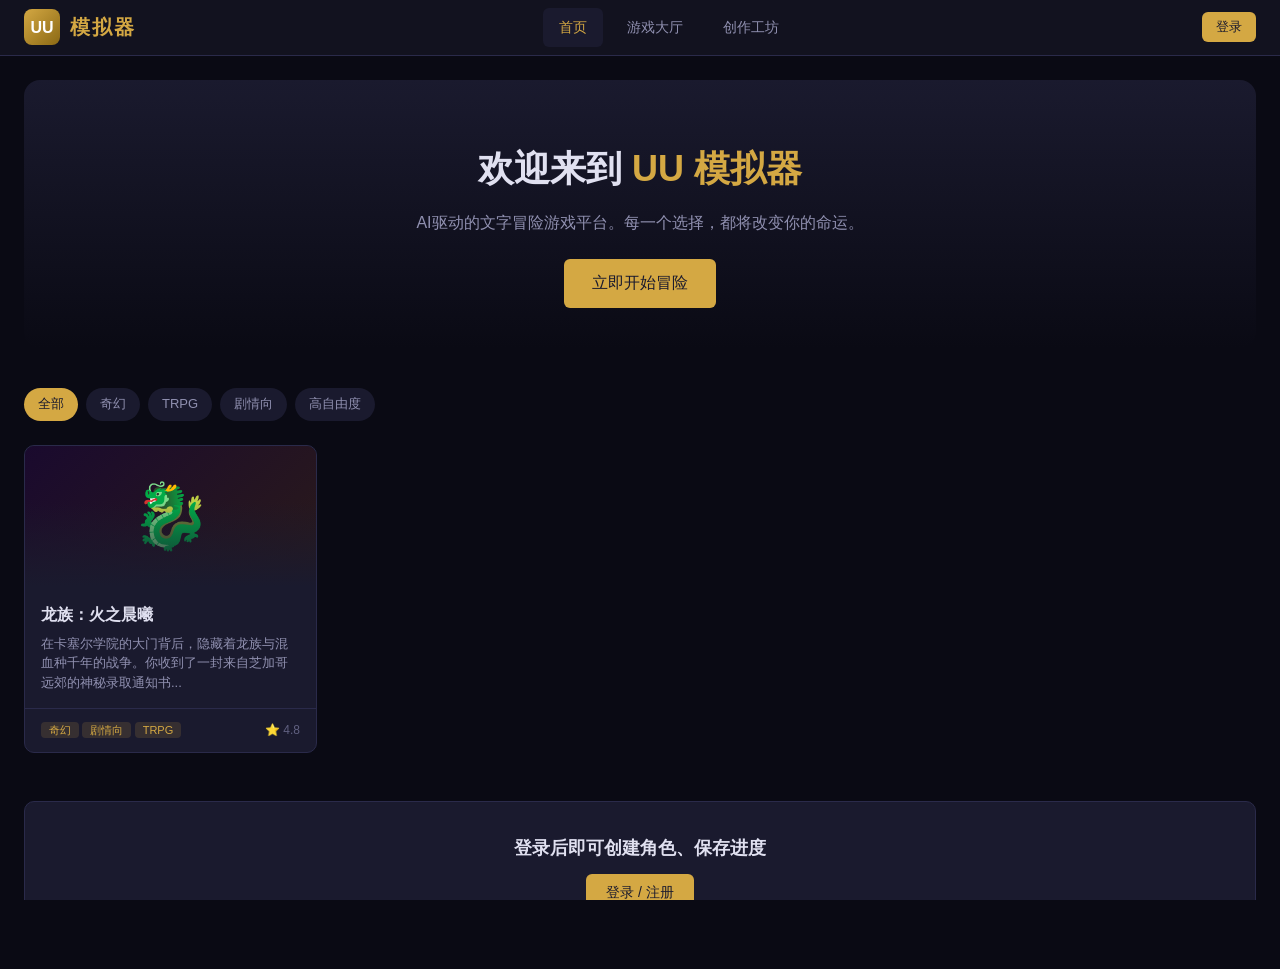
==== commit 746da4ec: "修复: 加载完成后隐藏loading画面" ====
--- a/index.html
+++ b/index.html
@@ -601,12 +601,17 @@
   _ready: false,
 
   async init() {
+    // 加超时：IndexedDB 3秒打不开就跳过（解决手机浏览器卡死问题）
     try {
-      this._db = await this._openDB();
+      const timeout = new Promise((_, reject) => 
+        setTimeout(() => reject(new Error('IndexedDB超时')), 3000)
+      );
+      this._db = await Promise.race([this._openDB(), timeout]);
       this._ready = true;
     } catch(e) {
-      console.warn('IndexedDB不可用，回退到localStorage', e);
+      console.warn('IndexedDB不可用或超时，回退到localStorage', e);
       this._ready = false;
+      this._db = null;
     }
   },
 
@@ -639,9 +644,14 @@
   },
 
   _getStore(name, mode = 'readonly') {
-    if (!this._db) return null;
-    const tx = this._db.transaction(name, mode);
-    return tx.objectStore(name);
+    if (!this._db || !this._ready) return null;
+    try {
+      const tx = this._db.transaction(name, mode);
+      return tx.objectStore(name);
+    } catch(e) {
+      console.warn('获取存储对象失败:', e);
+      return null;
+    }
   },
 
   async get(store, key) {
@@ -757,6 +767,9 @@
   async go(name, params = {}) {
     this.current = name;
     const main = document.getElementById('main-content');
+    // Hide loading screen
+    const loading = document.getElementById('page-loading');
+    if (loading) loading.style.display = 'none';
     // Hide all pages
     document.querySelectorAll('.page').forEach(p => p.classList.remove('active'));
     // Show or create page
@@ -985,8 +998,25 @@
 // 启动
 // ==========================================
 document.addEventListener('DOMContentLoaded', async () => {
-  await App.init();
-  navigate('home');
+  try {
+    await App.init();
+    await navigate('home');
+  } catch(e) {
+    console.error('UU模拟器初始化失败:', e);
+    // 即使初始化失败，也要显示页面内容
+    const loading = document.getElementById('page-loading');
+    if (loading) {
+      loading.innerHTML = `
+        <div style="text-align:center;padding:40px 20px">
+          <div style="font-size:48px;margin-bottom:16px">🐉</div>
+          <h2>加载遇到点小问题</h2>
+          <p style="color:var(--text-muted);margin:12px 0">${e.message || '未知错误'}</p>
+          <p style="color:var(--text-muted);font-size:13px">但别担心，核心功能还可以用</p>
+          <button class="btn btn-primary" style="margin-top:16px" onclick="navigate('home')">进入首页</button>
+        </div>`;
+      loading.style.display = 'flex';
+    }
+  }
 });
 </script>
 <script>/* ========================================
